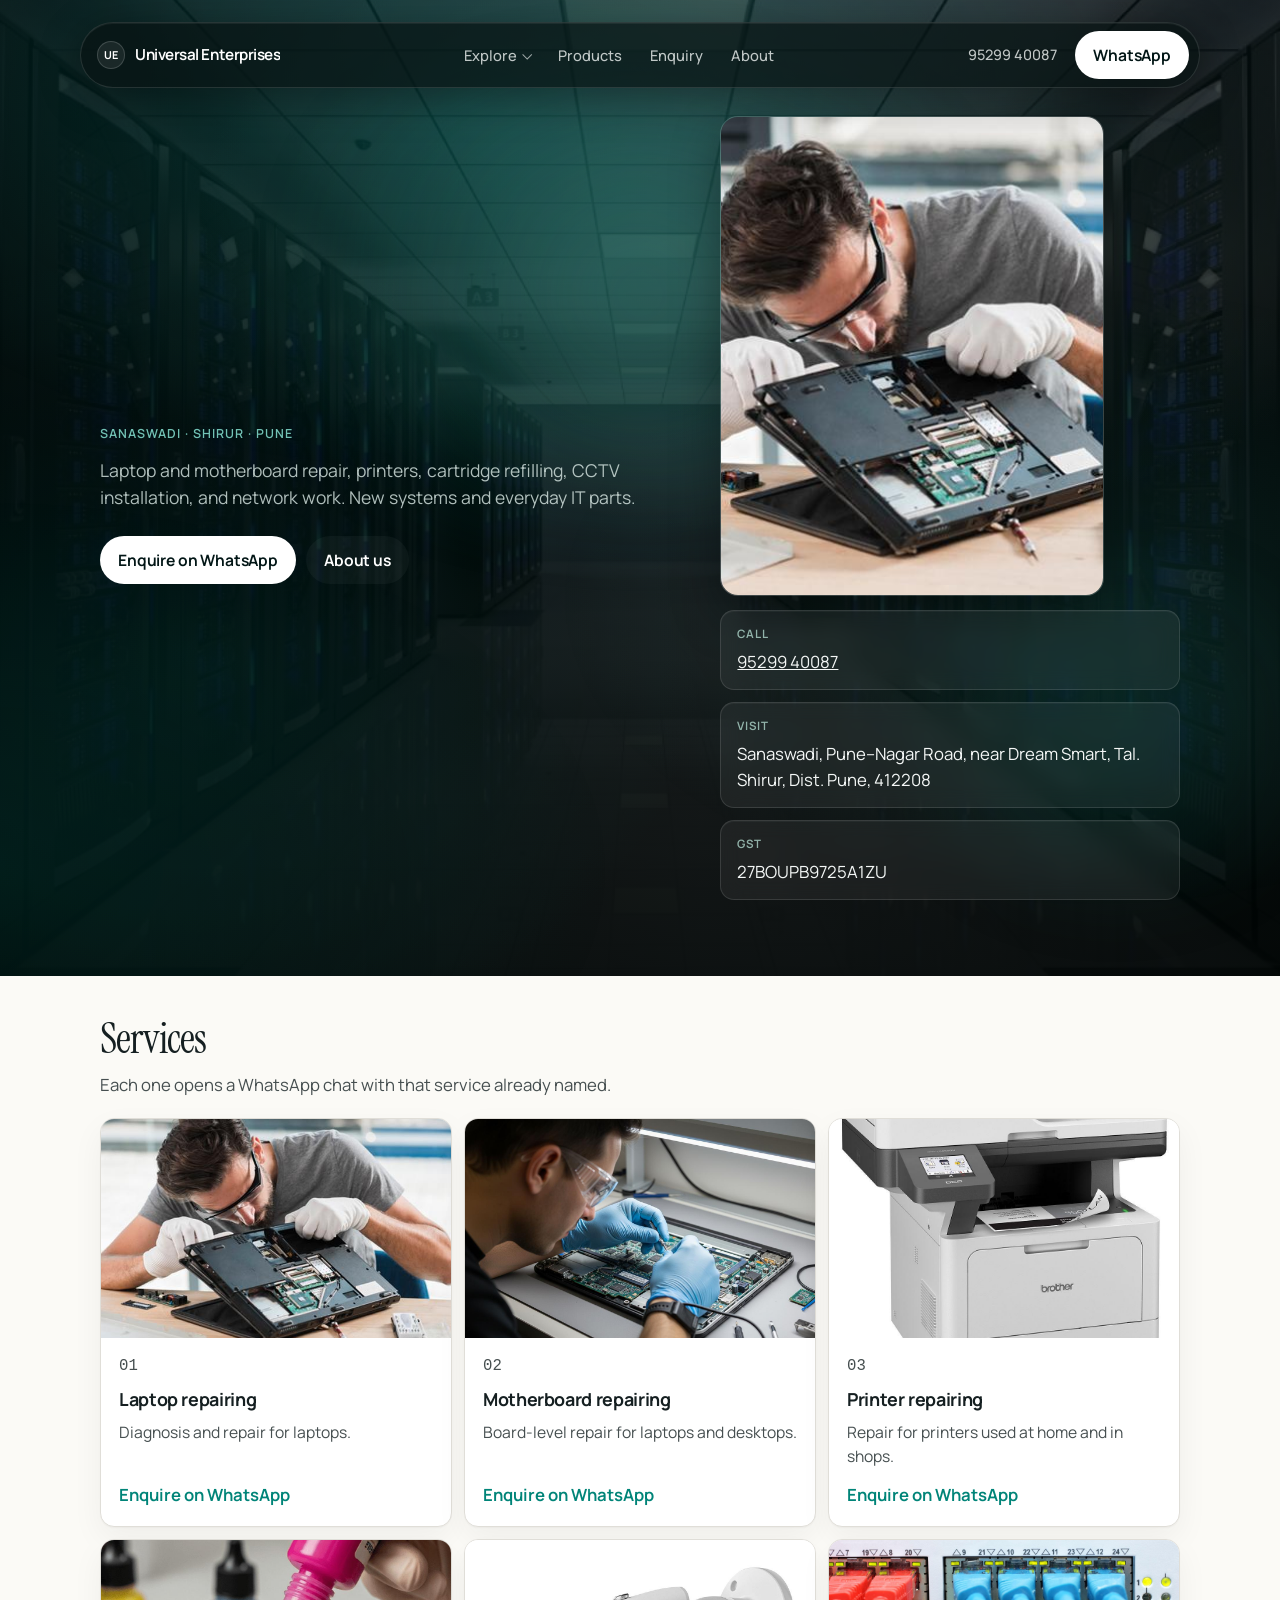
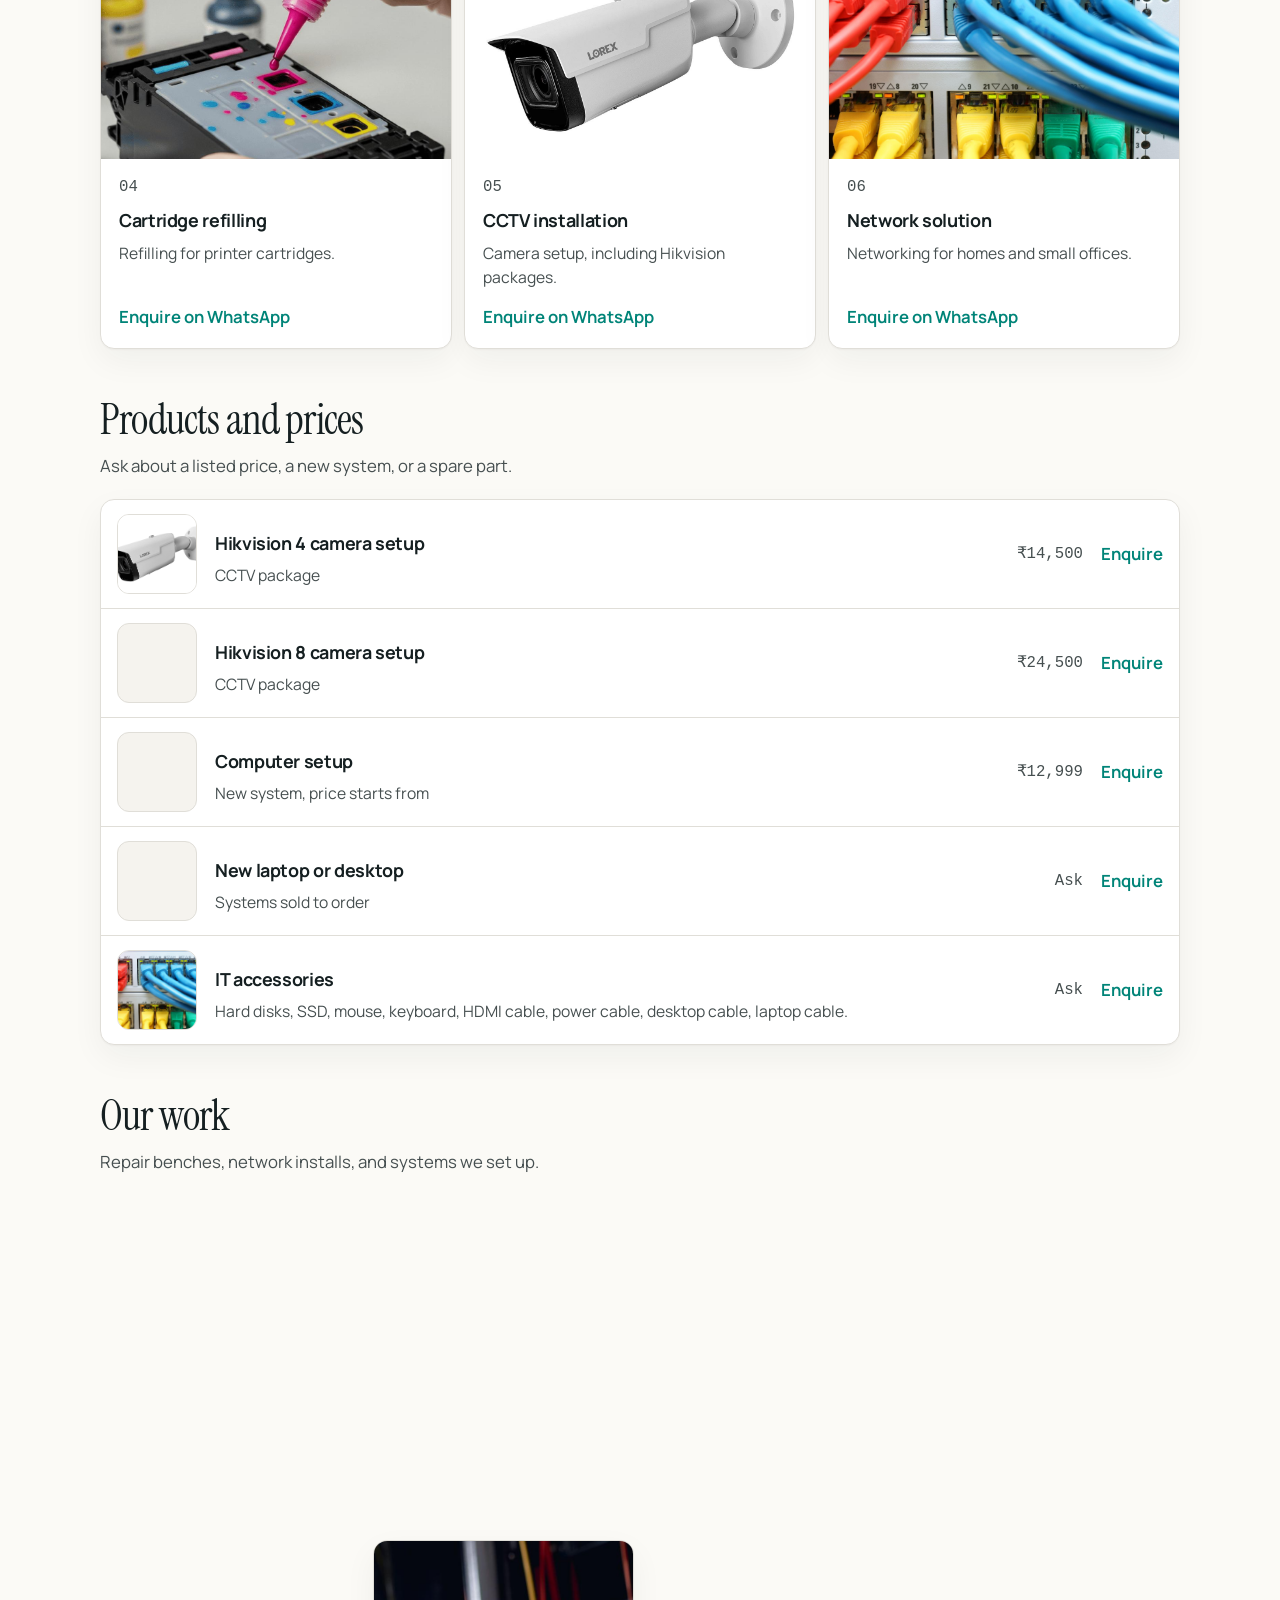
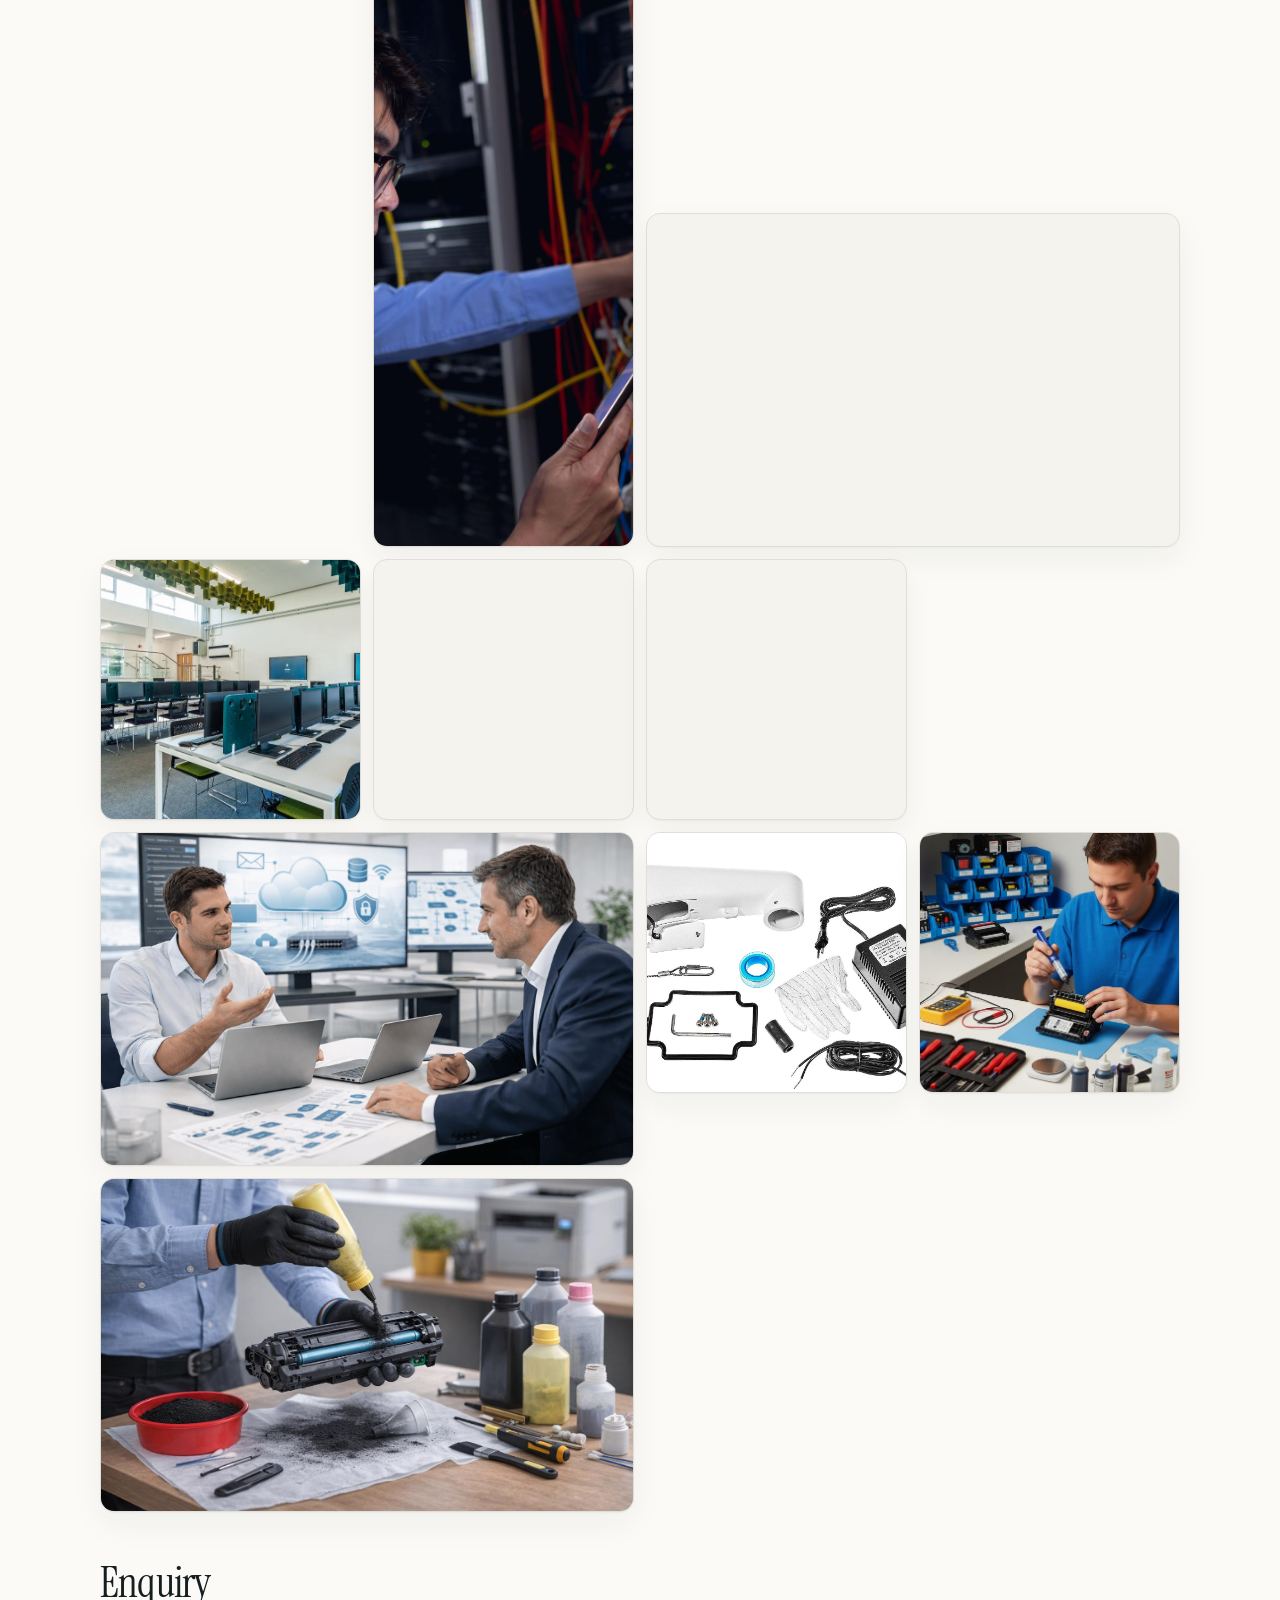
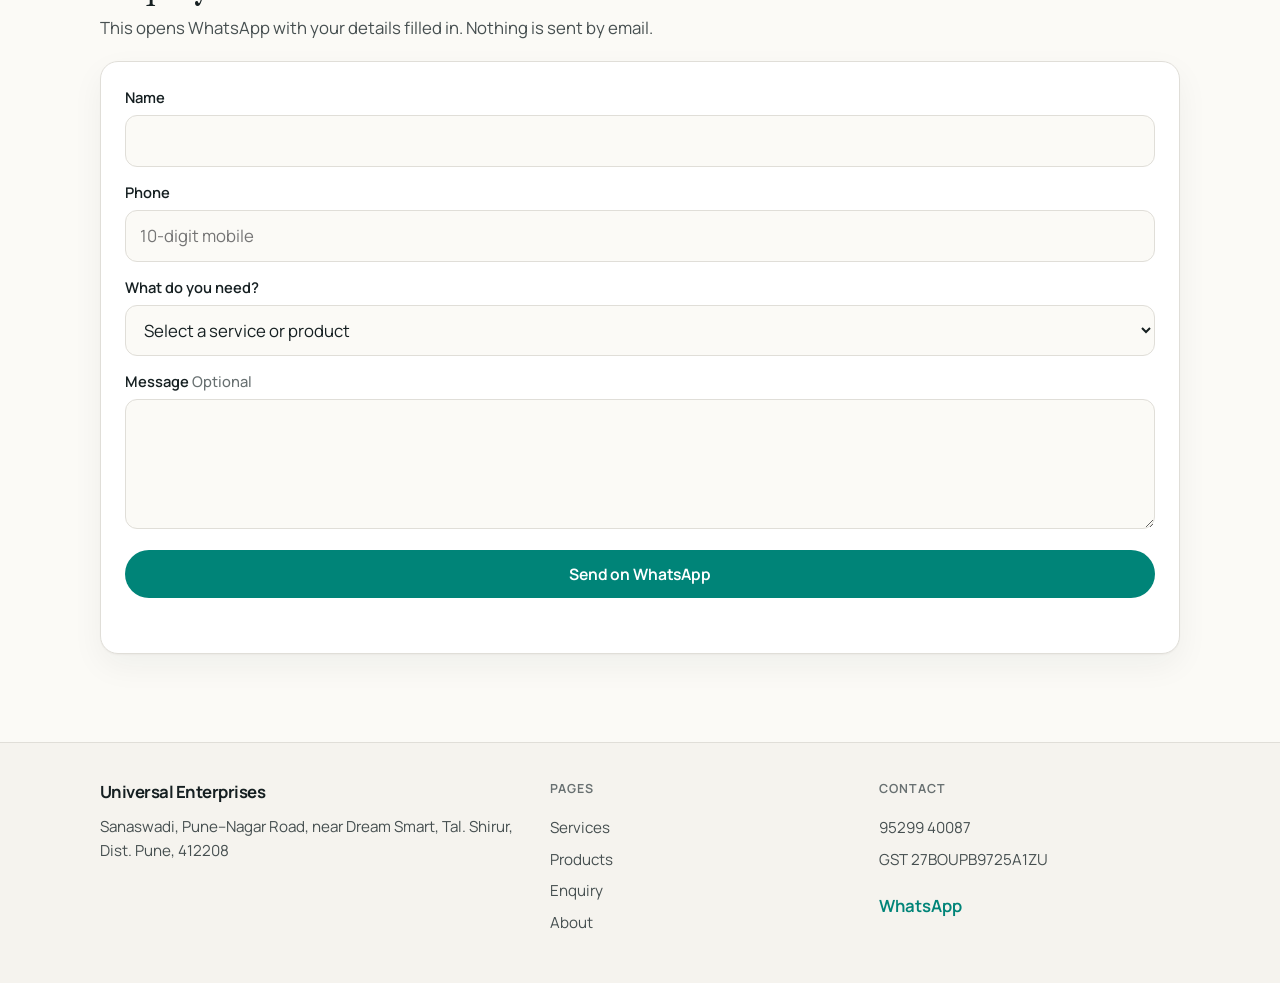
==== main/index.html @ b9d1394f "Remove redundant heading from index.html and adjust CSS styles for the hero section to improve layou" ====
<!DOCTYPE html>
<html lang="en">
<head>
  <meta charset="utf-8" />
  <meta name="viewport" content="width=device-width, initial-scale=1" />
  <title>Universal Enterprises — IT repair and sales, Sanaswadi</title>
  <meta name="description" content="Laptop, motherboard, printer and CCTV work in Sanaswadi, Shirur, Pune. Enquire on WhatsApp." />
  <link rel="preconnect" href="https://fonts.googleapis.com" />
  <link rel="preconnect" href="https://fonts.gstatic.com" crossorigin />
  <link href="https://fonts.googleapis.com/css2?family=Instrument+Serif:ital@0;1&family=Manrope:wght@400;500;600;700;800&display=swap" rel="stylesheet" />
  <link rel="stylesheet" href="styles.css" />
  <link rel="icon" href="data:image/svg+xml,%3Csvg xmlns='http://www.w3.org/2000/svg' viewBox='0 0 32 32'%3E%3Crect width='32' height='32' rx='8' fill='%23008478'/%3E%3Ctext x='16' y='21' text-anchor='middle' font-size='13' fill='%23fbfaf6' font-family='sans-serif' font-weight='700'%3EUE%3C/text%3E%3C/svg%3E" />
</head>
<body>
  <a class="skip" href="#enquiry">Skip to enquiry</a>

  <header class="site-header">
    <div class="nav-pill">
      <a class="brand" href="index.html">
        <span class="brand-mark" aria-hidden="true">UE</span>
        <span class="brand-name">Universal Enterprises</span>
      </a>

      <nav class="nav" id="primary-nav" aria-label="Primary">
        <div class="nav-item has-menu">
          <button type="button" class="nav-trigger" aria-expanded="false" aria-controls="explore-menu">
            Explore
            <span class="nav-chevron" aria-hidden="true"></span>
          </button>
          <div class="nav-menu" id="explore-menu" hidden>
            <a href="#services">Services</a>
            <a href="#products">Products</a>
            <a href="#work">Our work</a>
          </div>
        </div>
        <a href="#products">Products</a>
        <a href="#enquiry">Enquiry</a>
        <a href="about.html">About</a>
      </nav>

      <div class="header-actions">
        <a class="header-phone" href="tel:+919529940087">95299 40087</a>
        <button type="button" class="btn btn-nav" data-wa="general">WhatsApp</button>
      </div>

      <button type="button" class="nav-toggle" aria-expanded="false" aria-controls="mobile-nav" aria-label="Open menu">
        <span></span><span></span>
      </button>
    </div>

    <div class="mobile-nav" id="mobile-nav" hidden>
      <a href="#services">Services</a>
      <a href="#products">Products</a>
      <a href="#enquiry">Enquiry</a>
      <a href="about.html">About</a>
      <a href="tel:+919529940087">95299 40087</a>
      <button type="button" class="btn btn-nav" data-wa="general">WhatsApp</button>
    </div>
  </header>

  <div class="stage page-shell">
    <div class="stage-bg" aria-hidden="true">
      <img class="stage-photo" src="img/img1.jpg" alt="" width="1600" height="900" decoding="async" />
      <div class="stage-photo-overlay"></div>
      <div class="stage-ambience"></div>
      <div class="stage-ambience stage-ambience-alt"></div>
      <div class="stage-glow stage-glow-main"></div>
      <div class="stage-glow stage-glow-side"></div>
    </div>

    <section class="hero" id="top">
      <div class="hero-copy">
        <p class="eyebrow">Sanaswadi · Shirur · Pune</p>
        <p class="lede">Laptop and motherboard repair, printers, cartridge refilling, CCTV installation, and network work. New systems and everyday IT parts.</p>
        <div class="hero-actions">
          <a class="btn btn-light" href="#enquiry">Enquire on WhatsApp</a>
          <a class="btn btn-ghost-light" href="about.html">About us</a>
        </div>
      </div>
      <div class="hero-visual">
        <figure class="hero-frame">
          <img class="media-cover" src="img/img13.jpg" alt="Technician repairing a laptop on the workbench" width="800" height="1000" decoding="async" />
        </figure>
        <dl class="facts">
          <div>
            <dt>Call</dt>
            <dd><a href="tel:+919529940087">95299 40087</a></dd>
          </div>
          <div>
            <dt>Visit</dt>
            <dd>Sanaswadi, Pune–Nagar Road, near Dream Smart, Tal. Shirur, Dist. Pune, 412208</dd>
          </div>
          <div>
            <dt>GST</dt>
            <dd>27BOUPB9725A1ZU</dd>
          </div>
        </dl>
      </div>
    </section>
  </div>

  <main class="page-shell">
    <section class="block" id="services" aria-labelledby="services-title">
      <div class="block-head">
        <h2 id="services-title">Services</h2>
        <p>Each one opens a WhatsApp chat with that service already named.</p>
      </div>
      <ul class="cards">
        <li>
          <article class="card">
            <div class="card-media">
              <img class="media-cover" src="img/img13.jpg" alt="Laptop being repaired on a workbench" width="640" height="400" loading="lazy" decoding="async" />
            </div>
            <div class="card-body">
              <p class="index">01</p>
              <h3>Laptop repairing</h3>
              <p>Diagnosis and repair for laptops.</p>
              <button type="button" class="text-link" data-interest="Laptop repairing">Enquire on WhatsApp</button>
            </div>
          </article>
        </li>
        <li>
          <article class="card">
            <div class="card-media">
              <img class="media-cover" src="img/img16.jpg" alt="Board-level motherboard repair" width="640" height="400" loading="lazy" decoding="async" />
            </div>
            <div class="card-body">
              <p class="index">02</p>
              <h3>Motherboard repairing</h3>
              <p>Board-level repair for laptops and desktops.</p>
              <button type="button" class="text-link" data-interest="Motherboard repairing">Enquire on WhatsApp</button>
            </div>
          </article>
        </li>
        <li>
          <article class="card">
            <div class="card-media">
              <img class="media-cover" src="img/img23.jpg" alt="Office printer ready for service" width="640" height="400" loading="lazy" decoding="async" />
            </div>
            <div class="card-body">
              <p class="index">03</p>
              <h3>Printer repairing</h3>
              <p>Repair for printers used at home and in shops.</p>
              <button type="button" class="text-link" data-interest="Printer repairing">Enquire on WhatsApp</button>
            </div>
          </article>
        </li>
        <li>
          <article class="card">
            <div class="card-media">
              <img class="media-cover" src="img/img28.jpg" alt="Technician refilling a printer ink cartridge" width="640" height="400" loading="lazy" decoding="async" />
            </div>
            <div class="card-body">
              <p class="index">04</p>
              <h3>Cartridge refilling</h3>
              <p>Refilling for printer cartridges.</p>
              <button type="button" class="text-link" data-interest="Cartridge refilling">Enquire on WhatsApp</button>
            </div>
          </article>
        </li>
        <li>
          <article class="card">
            <div class="card-media">
              <img class="media-cover" src="img/img25.jpg" alt="CCTV security camera ready for installation" width="640" height="400" loading="lazy" decoding="async" />
            </div>
            <div class="card-body">
              <p class="index">05</p>
              <h3>CCTV installation</h3>
              <p>Camera setup, including Hikvision packages.</p>
              <button type="button" class="text-link" data-interest="CCTV installation">Enquire on WhatsApp</button>
            </div>
          </article>
        </li>
        <li>
          <article class="card">
            <div class="card-media">
              <img class="media-cover" src="img/img7.jpg" alt="Network cabling and switch rack" width="640" height="400" loading="lazy" decoding="async" />
            </div>
            <div class="card-body">
              <p class="index">06</p>
              <h3>Network solution</h3>
              <p>Networking for homes and small offices.</p>
              <button type="button" class="text-link" data-interest="Network solution">Enquire on WhatsApp</button>
            </div>
          </article>
        </li>
      </ul>
    </section>

    <section class="block" id="products" aria-labelledby="products-title">
      <div class="block-head">
        <h2 id="products-title">Products and prices</h2>
        <p>Ask about a listed price, a new system, or a spare part.</p>
      </div>
      <ul class="products">
        <li>
          <div class="product-thumb">
            <img class="media-cover" src="img/img25.jpg" alt="CCTV camera for 4 camera package" width="160" height="160" loading="lazy" decoding="async" />
          </div>
          <div>
            <h3>Hikvision 4 camera setup</h3>
            <p>CCTV package</p>
          </div>
          <p class="price">₹14,500</p>
          <button type="button" class="text-link" data-interest="Hikvision 4 camera setup — ₹14,500">Enquire</button>
        </li>
        <li>
          <div class="product-thumb">
            <img class="media-cover" src="img/img26.jpg" alt="CCTV accessories for 8 camera package" width="160" height="160" loading="lazy" decoding="async" />
          </div>
          <div>
            <h3>Hikvision 8 camera setup</h3>
            <p>CCTV package</p>
          </div>
          <p class="price">₹24,500</p>
          <button type="button" class="text-link" data-interest="Hikvision 8 camera setup — ₹24,500">Enquire</button>
        </li>
        <li>
          <div class="product-thumb">
            <img class="media-cover" src="img/img4.jpg" alt="Desktop computer workstation setup" width="160" height="160" loading="lazy" decoding="async" />
          </div>
          <div>
            <h3>Computer setup</h3>
            <p>New system, price starts from</p>
          </div>
          <p class="price">₹12,999</p>
          <button type="button" class="text-link" data-interest="Computer setup from ₹12,999">Enquire</button>
        </li>
        <li>
          <div class="product-thumb">
            <img class="media-cover" src="img/img5.jpg" alt="Laptop and desktop systems on a desk" width="160" height="160" loading="lazy" decoding="async" />
          </div>
          <div>
            <h3>New laptop or desktop</h3>
            <p>Systems sold to order</p>
          </div>
          <p class="price price-note">Ask</p>
          <button type="button" class="text-link" data-interest="New laptop or desktop">Enquire</button>
        </li>
        <li>
          <div class="product-thumb">
            <img class="media-cover" src="img/img7.jpg" alt="Network cables and IT accessories" width="160" height="160" loading="lazy" decoding="async" />
          </div>
          <div>
            <h3>IT accessories</h3>
            <p>Hard disks, SSD, mouse, keyboard, HDMI cable, power cable, desktop cable, laptop cable.</p>
          </div>
          <p class="price price-note">Ask</p>
          <button type="button" class="text-link" data-interest="IT accessories">Enquire</button>
        </li>
      </ul>
    </section>

    <section class="block" id="work" aria-labelledby="work-title">
      <div class="block-head">
        <h2 id="work-title">Our work</h2>
        <p>Repair benches, network installs, and systems we set up.</p>
      </div>
      <div class="gallery">
        <figure class="gallery-item gallery-wide">
          <img class="media-cover" src="img/img14.jpg" alt="Desktop PC repair on the workbench" width="800" height="500" loading="lazy" decoding="async" />
        </figure>
        <figure class="gallery-item">
          <img class="media-cover" src="img/img15.jpg" alt="Technician assembling a desktop computer" width="640" height="640" loading="lazy" decoding="async" />
        </figure>
        <figure class="gallery-item">
          <img class="media-cover" src="img/img17.jpg" alt="Cable work inside a PC tower" width="640" height="640" loading="lazy" decoding="async" />
        </figure>
        <figure class="gallery-item">
          <img class="media-cover" src="img/img2.jpg" alt="Network technician working on a rack" width="640" height="640" loading="lazy" decoding="async" />
        </figure>
        <figure class="gallery-item gallery-tall">
          <img class="media-cover" src="img/img3.jpg" alt="Structured cabling in a server room" width="640" height="800" loading="lazy" decoding="async" />
        </figure>
        <figure class="gallery-item">
          <img class="media-cover" src="img/img6.jpg" alt="Patch panel and network switches" width="640" height="640" loading="lazy" decoding="async" />
        </figure>
        <figure class="gallery-item gallery-wide">
          <img class="media-cover" src="img/9.jpg" alt="Computer training lab with workstations" width="800" height="500" loading="lazy" decoding="async" />
        </figure>
        <figure class="gallery-item">
          <img class="media-cover" src="img/imh10.jpg" alt="Modern computer lab desks and monitors" width="640" height="640" loading="lazy" decoding="async" />
        </figure>
        <figure class="gallery-item">
          <img class="media-cover" src="img/img11.jpg" alt="Rows of desktop computers in a lab" width="640" height="640" loading="lazy" decoding="async" />
        </figure>
        <figure class="gallery-item">
          <img class="media-cover" src="img/img12.jpg" alt="IT training session in a classroom" width="640" height="640" loading="lazy" decoding="async" />
        </figure>
        <figure class="gallery-item gallery-wide">
          <img class="media-cover" src="img/img18.jpg" alt="IT consultation with network diagrams" width="800" height="500" loading="lazy" decoding="async" />
        </figure>
        <figure class="gallery-item">
          <img class="media-cover" src="img/img27.jpg" alt="CCTV camera mount and install kit" width="640" height="640" loading="lazy" decoding="async" />
        </figure>
        <figure class="gallery-item">
          <img class="media-cover" src="img/img30.jpg" alt="Technician refilling a toner cartridge" width="640" height="640" loading="lazy" decoding="async" />
        </figure>
        <figure class="gallery-item gallery-wide">
          <img class="media-cover" src="img/img39.jpg" alt="Laser toner cartridge being refilled" width="800" height="500" loading="lazy" decoding="async" />
        </figure>
      </div>
    </section>

    <section class="block enquiry-wrap" id="enquiry" aria-labelledby="enquiry-title">
      <div class="block-head">
        <h2 id="enquiry-title">Enquiry</h2>
        <p>This opens WhatsApp with your details filled in. Nothing is sent by email.</p>
      </div>
      <form id="enquiry-form" class="enquiry-form" novalidate>
        <div class="field">
          <label for="name">Name</label>
          <input id="name" name="name" type="text" autocomplete="name" required />
          <p class="error" id="name-error" hidden></p>
        </div>
        <div class="field">
          <label for="phone">Phone</label>
          <input id="phone" name="phone" type="tel" inputmode="tel" autocomplete="tel" placeholder="10-digit mobile" required />
          <p class="error" id="phone-error" hidden></p>
        </div>
        <div class="field">
          <label for="interest">What do you need?</label>
          <select id="interest" name="interest" required>
            <option value="">Select a service or product</option>
            <optgroup label="Services">
              <option>Laptop repairing</option>
              <option>Motherboard repairing</option>
              <option>Printer repairing</option>
              <option>Cartridge refilling</option>
              <option>CCTV installation</option>
              <option>Network solution</option>
            </optgroup>
            <optgroup label="Products">
              <option>Hikvision 4 camera setup — ₹14,500</option>
              <option>Hikvision 8 camera setup — ₹24,500</option>
              <option>Computer setup from ₹12,999</option>
              <option>New laptop or desktop</option>
              <option>IT accessories</option>
            </optgroup>
          </select>
          <p class="error" id="interest-error" hidden></p>
        </div>
        <div class="field">
          <label for="message">Message <span class="optional">Optional</span></label>
          <textarea id="message" name="message" rows="4"></textarea>
        </div>
        <button type="submit" class="btn btn-wa btn-block">Send on WhatsApp</button>
        <p class="form-note" id="form-status" role="status"></p>
      </form>
    </section>
  </main>

  <footer class="site-footer page-shell">
    <div class="footer-inner">
      <div class="footer-brand">
        <a class="wordmark" href="index.html">Universal Enterprises</a>
        <p>Sanaswadi, Pune–Nagar Road, near Dream Smart, Tal. Shirur, Dist. Pune, 412208</p>
      </div>
      <div class="footer-col">
        <h3>Pages</h3>
        <a href="#services">Services</a>
        <a href="#products">Products</a>
        <a href="#enquiry">Enquiry</a>
        <a href="about.html">About</a>
      </div>
      <div class="footer-col">
        <h3>Contact</h3>
        <a href="tel:+919529940087">95299 40087</a>
        <p>GST 27BOUPB9725A1ZU</p>
        <button type="button" class="text-link" data-wa="general">WhatsApp</button>
      </div>
    </div>
  </footer>

  <button type="button" class="float-wa" data-wa="general">WhatsApp</button>

  <script src="script.js"></script>
</body>
</html>
---- main/styles.css ----
:root {
  --paper: #fbfaf6;
  --paper-raised: #ffffff;
  --paper-sunken: #f5f3ee;
  --ink: #151f21;
  --ink-soft: #464f50;
  --ink-faint: #687071;
  --line: #e0ded8;
  --plume: #008478;
  --plume-press: #006d64;
  --plume-300: #72c2b5;
  --plume-soft: #e3f7f2;
  --night: #021616;
  --night-soft: #0a2423;
  --danger: #c92f33;
  --radius: 14px;
  --radius-pill: 999px;
  --shadow: 0 1px 2px rgba(21, 31, 33, 0.04), 0 12px 32px rgba(21, 31, 33, 0.05);
  --font-sans: "Manrope", ui-sans-serif, system-ui, sans-serif;
  --font-display: "Instrument Serif", ui-serif, Georgia, serif;
  --font-mono: ui-monospace, SFMono-Regular, Menlo, Consolas, monospace;
  --max: 1080px;
  --ease: cubic-bezier(0.22, 1, 0.36, 1);
  --ease-out: cubic-bezier(0.16, 1, 0.3, 1);
  --motion-fast: 180ms;
  --motion-menu: 220ms;
  --motion-page: 320ms;
  --motion-reveal: 480ms;
  --nav-offset: 92px;
}

* { box-sizing: border-box; }

@view-transition {
  navigation: auto;
}

::view-transition-old(root) {
  animation: page-out var(--motion-page) var(--ease) both;
}

::view-transition-new(root) {
  animation: page-in var(--motion-page) var(--ease-out) both;
}

::view-transition-group(site-nav) {
  animation: none;
}

::view-transition-old(site-nav),
::view-transition-new(site-nav) {
  animation: none;
  mix-blend-mode: normal;
}

@keyframes page-out {
  to { opacity: 0; }
}

@keyframes page-in {
  from {
    opacity: 0;
    transform: translateY(8px);
  }
}

/* JS fallback for page changes (works on file:// too). Navbar stays put. */
.page-shell {
  transition:
    opacity var(--motion-page) var(--ease),
    transform var(--motion-page) var(--ease-out);
  will-change: opacity, transform;
}

html.js:not(.is-page-ready) .page-shell {
  opacity: 0;
  transform: translateY(10px);
}

html.js.is-page-ready .page-shell {
  opacity: 1;
  transform: translateY(0);
}

html.js.is-page-leaving .page-shell {
  opacity: 0;
  transform: translateY(-8px);
  pointer-events: none;
}

html {
  scroll-behavior: smooth;
  background: var(--paper);
}

body {
  margin: 0;
  background: var(--paper);
  color: var(--ink);
  font-family: var(--font-sans);
  font-size: 1.05rem;
  line-height: 1.55;
  -webkit-font-smoothing: antialiased;
}

a { color: inherit; }

img {
  max-width: 100%;
  display: block;
}

.media-cover {
  width: 100%;
  height: 100%;
  object-fit: cover;
  object-position: center;
}

.skip {
  position: absolute;
  left: 12px;
  top: -48px;
  background: var(--paper-raised);
  border: 1px solid var(--line);
  border-radius: 8px;
  padding: 8px 12px;
  z-index: 110;
}

.skip:focus { top: 12px; }

/* Dark hero stage with vertical panels */
.stage {
  position: relative;
  isolation: isolate;
  min-height: 100vh;
  min-height: 100dvh;
  padding: calc(var(--nav-offset) + 12px) 16px 48px;
  color: #f4f7f6;
  overflow: hidden;
  background: #020908;
  display: flex;
  flex-direction: column;
  justify-content: center;
}

.stage-compact {
  min-height: auto;
  padding-bottom: 56px;
  justify-content: flex-start;
}

.stage-bg {
  position: absolute;
  inset: 0;
  z-index: 0;
  pointer-events: none;
  overflow: hidden;
  background: linear-gradient(180deg, #031110 0%, #020908 45%, #010605 100%);
}

.stage-photo {
  position: absolute;
  inset: 0;
  width: 100%;
  height: 100%;
  object-fit: cover;
  object-position: center;
  transform: scale(1.04);
  filter: saturate(0.85) brightness(0.55);
}

.stage-photo-overlay {
  position: absolute;
  inset: 0;
  background:
    linear-gradient(180deg, rgba(2, 16, 16, 0.55) 0%, rgba(2, 9, 8, 0.72) 42%, rgba(1, 6, 5, 0.9) 100%),
    linear-gradient(90deg, rgba(2, 16, 16, 0.55) 0%, transparent 55%);
}

.stage-ambience {
  position: absolute;
  inset: -20% -30%;
  background:
    radial-gradient(ellipse 55% 45% at 42% 22%, rgba(0, 132, 120, 0.3), transparent 60%),
    radial-gradient(ellipse 40% 35% at 72% 58%, rgba(54, 159, 146, 0.16), transparent 65%),
    radial-gradient(ellipse 45% 40% at 18% 78%, rgba(0, 90, 80, 0.2), transparent 68%);
  animation: ambience-drift 28s ease-in-out infinite alternate;
  will-change: transform, opacity;
}

.stage-ambience-alt {
  opacity: 0.55;
  mix-blend-mode: screen;
  background:
    radial-gradient(ellipse 48% 38% at 58% 30%, rgba(114, 194, 181, 0.18), transparent 62%),
    radial-gradient(ellipse 36% 42% at 28% 62%, rgba(0, 109, 100, 0.22), transparent 70%);
  animation: ambience-drift-alt 36s ease-in-out infinite alternate;
  animation-delay: -11s;
}

.stage-glow {
  position: absolute;
  border-radius: 50%;
  filter: blur(48px);
  opacity: 0.82;
  will-change: transform, opacity;
}

.stage-glow-main {
  left: 50%;
  top: 8%;
  width: min(920px, 90vw);
  height: 48vh;
  margin-left: calc(min(920px, 90vw) / -2);
  background: radial-gradient(circle, rgba(54, 159, 146, 0.44), rgba(0, 132, 120, 0.12) 48%, transparent 70%);
  animation: glow-main 22s ease-in-out infinite;
}

.stage-glow-side {
  right: -8%;
  bottom: 8%;
  width: 42vw;
  height: 36vh;
  background: radial-gradient(circle, rgba(0, 109, 100, 0.26), transparent 68%);
  animation: glow-side 26s ease-in-out infinite;
  animation-delay: -8s;
}

.stage-glow-drift {
  left: 8%;
  top: 36%;
  width: min(420px, 48vw);
  height: min(420px, 48vw);
  background: radial-gradient(circle, rgba(0, 132, 120, 0.22), transparent 70%);
  filter: blur(56px);
  animation: glow-drift 32s ease-in-out infinite;
  animation-delay: -14s;
}

.stage-panels {
  position: absolute;
  inset: -8% 0 -14%;
  display: flex;
  justify-content: center;
  gap: clamp(2px, 0.35vw, 5px);
  padding: 0 clamp(4px, 1.2vw, 18px);
  transform: perspective(1200px) rotateX(8deg);
  transform-origin: center top;
  animation: panels-parallax 40s ease-in-out infinite alternate;
  will-change: transform;
}

.stage-panels span {
  flex: 1 1 0;
  max-width: 78px;
  min-width: 18px;
  border-radius: 10px 10px 4px 4px;
  border: 1px solid rgba(164, 223, 211, 0.08);
  background:
    linear-gradient(180deg, rgba(195, 240, 227, 0.16), transparent 18%),
    linear-gradient(180deg, rgba(8, 36, 34, 0.15), rgba(2, 16, 16, 0.72) 42%, rgba(0, 70, 64, 0.22) 100%);
  box-shadow:
    inset 1px 0 0 rgba(195, 240, 227, 0.08),
    inset -1px 0 0 rgba(0, 0, 0, 0.35),
    0 0 24px rgba(0, 132, 120, 0.05);
  opacity: 0.72;
  transform: translate3d(0, 0, 0);
  animation: panel-float-a 18s ease-in-out infinite;
  will-change: transform, opacity, filter;
}

.stage-panels span:nth-child(odd) {
  opacity: 0.5;
  animation-name: panel-float-b;
  animation-duration: 22s;
  animation-delay: -4s;
}

.stage-panels span:nth-child(3n) {
  opacity: 0.84;
  animation-name: panel-float-c;
  animation-duration: 26s;
  animation-delay: -7s;
}

.stage-panels span:nth-child(4n) {
  opacity: 0.38;
  background:
    linear-gradient(180deg, rgba(195, 240, 227, 0.08), transparent 22%),
    linear-gradient(180deg, rgba(2, 12, 12, 0.4), rgba(1, 8, 8, 0.88) 55%, rgba(0, 50, 46, 0.2));
  animation-name: panel-float-b;
  animation-duration: 20s;
  animation-delay: -12s;
}

.stage-panels span:nth-child(5n) {
  max-width: 64px;
  animation-name: panel-float-a;
  animation-duration: 24s;
  animation-delay: -2s;
}

.stage-panels span:nth-child(7),
.stage-panels span:nth-child(10),
.stage-panels span:nth-child(12) {
  box-shadow:
    inset 1px 0 0 rgba(195, 240, 227, 0.18),
    inset -1px 0 0 rgba(0, 0, 0, 0.4),
    0 0 30px rgba(0, 132, 120, 0.12);
  opacity: 0.92;
  animation-name: panel-float-glow;
  animation-duration: 21s;
  animation-delay: -9s;
}

.stage-panels span:nth-child(2),
.stage-panels span:nth-child(8),
.stage-panels span:nth-child(15) {
  animation-duration: 29s;
  animation-delay: -16s;
}

.stage-panels span:nth-child(6),
.stage-panels span:nth-child(11),
.stage-panels span:nth-child(17) {
  animation-name: panel-float-c;
  animation-duration: 17s;
  animation-delay: -5s;
}

@keyframes ambience-drift {
  0% {
    transform: translate3d(-2.5%, 1.2%, 0) scale(1);
    opacity: 0.85;
  }
  100% {
    transform: translate3d(3%, -1.8%, 0) scale(1.04);
    opacity: 1;
  }
}

@keyframes ambience-drift-alt {
  0% {
    transform: translate3d(2%, -1%, 0) scale(1.02);
    opacity: 0.4;
  }
  100% {
    transform: translate3d(-3.5%, 2%, 0) scale(1.06);
    opacity: 0.7;
  }
}

@keyframes glow-main {
  0%, 100% {
    transform: translate3d(0, 0, 0) scale(1);
    opacity: 0.7;
  }
  35% {
    transform: translate3d(4%, 2%, 0) scale(1.05);
    opacity: 0.95;
  }
  70% {
    transform: translate3d(-3%, 1%, 0) scale(0.98);
    opacity: 0.78;
  }
}

@keyframes glow-side {
  0%, 100% {
    transform: translate3d(0, 0, 0) scale(1);
    opacity: 0.55;
  }
  50% {
    transform: translate3d(-6%, -4%, 0) scale(1.08);
    opacity: 0.85;
  }
}

@keyframes glow-drift {
  0%, 100% {
    transform: translate3d(0, 0, 0) scale(1);
    opacity: 0.35;
  }
  40% {
    transform: translate3d(18%, -8%, 0) scale(1.12);
    opacity: 0.65;
  }
  75% {
    transform: translate3d(8%, 10%, 0) scale(0.94);
    opacity: 0.45;
  }
}

@keyframes panels-parallax {
  0% { transform: perspective(1200px) rotateX(8deg) translate3d(0, 0, 0); }
  100% { transform: perspective(1200px) rotateX(8deg) translate3d(0, -2.2%, 0); }
}

@keyframes panel-float-a {
  0%, 100% {
    transform: translate3d(0, 0, 0);
    filter: brightness(0.96);
    opacity: 0.68;
  }
  50% {
    transform: translate3d(0, -3.2%, 0);
    filter: brightness(1.08);
    opacity: 0.82;
  }
}

@keyframes panel-float-b {
  0%, 100% {
    transform: translate3d(0, 0, 0);
    filter: brightness(0.94);
  }
  50% {
    transform: translate3d(0, 2.8%, 0);
    filter: brightness(1.05);
  }
}

@keyframes panel-float-c {
  0%, 100% {
    transform: translate3d(0, 0.6%, 0);
    filter: brightness(0.97);
  }
  50% {
    transform: translate3d(0, -4%, 0);
    filter: brightness(1.1);
  }
}

@keyframes panel-float-glow {
  0%, 100% {
    transform: translate3d(0, 0, 0);
    filter: brightness(1);
    box-shadow:
      inset 1px 0 0 rgba(195, 240, 227, 0.14),
      inset -1px 0 0 rgba(0, 0, 0, 0.4),
      0 0 24px rgba(0, 132, 120, 0.08);
  }
  50% {
    transform: translate3d(0, -2.6%, 0);
    filter: brightness(1.12);
    box-shadow:
      inset 1px 0 0 rgba(195, 240, 227, 0.28),
      inset -1px 0 0 rgba(0, 0, 0, 0.4),
      0 0 36px rgba(0, 132, 120, 0.2);
  }
}

.stage > :not(.stage-bg) {
  position: relative;
  z-index: 1;
}

.site-header {
  position: fixed;
  top: 0;
  left: 0;
  right: 0;
  z-index: 100;
  width: min(1120px, calc(100% - 32px));
  margin: 0 auto;
  padding-top: 16px;
  pointer-events: none;
  view-transition-name: site-nav;
}

.site-header .nav-pill,
.site-header .mobile-nav {
  pointer-events: auto;
}

.nav-pill {
  display: flex;
  align-items: center;
  justify-content: space-between;
  gap: 12px;
  width: 100%;
  min-height: 58px;
  padding: 8px 10px 8px 14px;
  border-radius: 999px;
  background: rgba(8, 18, 18, 0.72);
  border: 1px solid rgba(255, 255, 255, 0.12);
  box-shadow:
    0 10px 40px rgba(0, 0, 0, 0.35),
    inset 0 1px 0 rgba(255, 255, 255, 0.06);
  backdrop-filter: blur(18px) saturate(1.2);
  -webkit-backdrop-filter: blur(18px) saturate(1.2);
}

.brand {
  display: inline-flex;
  align-items: center;
  gap: 10px;
  text-decoration: none;
  color: #fff;
  min-width: 0;
}

.brand-mark {
  display: grid;
  place-items: center;
  width: 28px;
  height: 28px;
  border-radius: 50%;
  background: rgba(255, 255, 255, 0.08);
  border: 1px solid rgba(255, 255, 255, 0.16);
  font-size: 0.68rem;
  font-weight: 700;
  letter-spacing: 0.02em;
  flex-shrink: 0;
  transition:
    background var(--motion-fast) var(--ease),
    border-color var(--motion-fast) var(--ease),
    transform var(--motion-fast) var(--ease),
    box-shadow var(--motion-fast) var(--ease);
}

.brand:hover .brand-mark {
  background: rgba(255, 255, 255, 0.14);
  border-color: rgba(255, 255, 255, 0.28);
  transform: scale(1.05);
  box-shadow: 0 0 0 4px rgba(255, 255, 255, 0.06);
}

.brand-name {
  font-weight: 650;
  font-size: 0.95rem;
  letter-spacing: -0.03em;
  white-space: nowrap;
  overflow: hidden;
  text-overflow: ellipsis;
}

.nav {
  display: none;
  align-items: center;
  gap: 4px;
}

.nav > a,
.nav-trigger {
  appearance: none;
  background: none;
  border: 0;
  color: rgba(244, 247, 246, 0.78);
  text-decoration: none;
  font: inherit;
  font-size: 0.92rem;
  font-weight: 500;
  padding: 8px 12px;
  border-radius: 999px;
  cursor: pointer;
  position: relative;
  transition:
    color var(--motion-fast) var(--ease),
    background var(--motion-fast) var(--ease);
}

.nav > a::after,
.nav-trigger::after {
  content: "";
  position: absolute;
  left: 12px;
  right: 12px;
  bottom: 5px;
  height: 1.5px;
  border-radius: 2px;
  background: rgba(195, 240, 227, 0.9);
  transform: scaleX(0);
  transform-origin: left center;
  transition: transform var(--motion-fast) var(--ease);
}

.nav > a:hover,
.nav-trigger:hover,
.nav > a[aria-current="page"],
.nav-item.is-open .nav-trigger {
  color: #fff;
  background: rgba(255, 255, 255, 0.06);
}

.nav > a:hover::after,
.nav > a[aria-current="page"]::after,
.nav-item.is-open .nav-trigger::after {
  transform: scaleX(1);
}

.nav-item {
  position: relative;
}

.nav-trigger {
  display: inline-flex;
  align-items: center;
  gap: 6px;
}

.nav-chevron {
  width: 7px;
  height: 7px;
  border-right: 1.5px solid currentColor;
  border-bottom: 1.5px solid currentColor;
  transform: rotate(45deg) translateY(-1px);
  opacity: 0.8;
  transition: transform var(--motion-fast) var(--ease);
}

.nav-item.is-open .nav-chevron {
  transform: rotate(225deg) translateY(-1px);
}

.nav-menu {
  position: absolute;
  top: calc(100% + 10px);
  left: 0;
  min-width: 180px;
  padding: 8px;
  border-radius: 14px;
  background: rgba(8, 18, 18, 0.92);
  border: 1px solid rgba(255, 255, 255, 0.12);
  box-shadow: 0 16px 40px rgba(0, 0, 0, 0.4);
  backdrop-filter: blur(16px);
  display: grid;
  gap: 2px;
  opacity: 0;
  transform: translateY(-6px);
  pointer-events: none;
  visibility: hidden;
  transition:
    opacity var(--motion-menu) var(--ease),
    transform var(--motion-menu) var(--ease),
    visibility var(--motion-menu) var(--ease);
}

.nav-menu.is-open {
  opacity: 1;
  transform: translateY(0);
  pointer-events: auto;
  visibility: visible;
}

.nav-menu[hidden] { display: none; }

.nav-menu a {
  color: rgba(244, 247, 246, 0.86);
  text-decoration: none;
  padding: 10px 12px;
  border-radius: 10px;
  font-size: 0.92rem;
  transition:
    color var(--motion-fast) var(--ease),
    background var(--motion-fast) var(--ease);
}

.nav-menu a:hover {
  background: rgba(255, 255, 255, 0.08);
  color: #fff;
}

.header-actions {
  display: none;
  align-items: center;
  gap: 8px;
}

.header-phone {
  color: rgba(244, 247, 246, 0.78);
  text-decoration: none;
  font-size: 0.9rem;
  font-weight: 500;
  padding: 8px 10px;
  border-radius: 999px;
  transition:
    color var(--motion-fast) var(--ease),
    background var(--motion-fast) var(--ease);
}

.header-phone:hover {
  color: #fff;
  background: rgba(255, 255, 255, 0.06);
}

.btn-nav {
  background: #fff;
  color: var(--night);
  border-radius: 999px;
  padding: 10px 16px;
  font-weight: 700;
  font-size: 0.9rem;
  transition:
    background var(--motion-fast) var(--ease),
    color var(--motion-fast) var(--ease),
    transform var(--motion-fast) var(--ease),
    box-shadow var(--motion-fast) var(--ease);
}

.btn-nav:hover {
  background: #fff;
  transform: translateY(-1px) scale(1.03);
  box-shadow: 0 10px 24px rgba(0, 0, 0, 0.22);
}

.btn-nav:active {
  transform: scale(0.98);
  box-shadow: 0 4px 12px rgba(0, 0, 0, 0.16);
}

.nav-toggle {
  width: 42px;
  height: 42px;
  border-radius: 999px;
  border: 1px solid rgba(255, 255, 255, 0.14);
  background: rgba(255, 255, 255, 0.04);
  display: inline-flex;
  flex-direction: column;
  align-items: center;
  justify-content: center;
  gap: 5px;
  cursor: pointer;
  flex-shrink: 0;
  transition:
    background var(--motion-fast) var(--ease),
    border-color var(--motion-fast) var(--ease),
    transform var(--motion-fast) var(--ease);
}

.nav-toggle:hover {
  background: rgba(255, 255, 255, 0.08);
  border-color: rgba(255, 255, 255, 0.22);
}

.nav-toggle:active { transform: scale(0.96); }

.nav-toggle span {
  display: block;
  width: 16px;
  height: 1.5px;
  background: #fff;
  border-radius: 2px;
  transition: transform 0.2s ease, opacity 0.2s ease;
}

.nav-toggle[aria-expanded="true"] span:first-child {
  transform: translateY(3.25px) rotate(45deg);
}

.nav-toggle[aria-expanded="true"] span:last-child {
  transform: translateY(-3.25px) rotate(-45deg);
}

.mobile-nav {
  margin-top: 10px;
  padding: 12px;
  border-radius: 22px;
  background: rgba(8, 18, 18, 0.88);
  border: 1px solid rgba(255, 255, 255, 0.12);
  box-shadow: 0 16px 40px rgba(0, 0, 0, 0.35);
  backdrop-filter: blur(18px);
  display: grid;
  gap: 4px;
  opacity: 0;
  transform: translateY(-6px);
  pointer-events: none;
  visibility: hidden;
  transition:
    opacity var(--motion-menu) var(--ease),
    transform var(--motion-menu) var(--ease),
    visibility var(--motion-menu) var(--ease);
}

.mobile-nav.is-open {
  opacity: 1;
  transform: translateY(0);
  pointer-events: auto;
  visibility: visible;
}

.mobile-nav[hidden] { display: none; }

.mobile-nav a,
.mobile-nav .btn {
  color: #fff;
  text-decoration: none;
  padding: 12px 14px;
  border-radius: 14px;
  font-weight: 500;
  text-align: left;
  transition: background var(--motion-fast) var(--ease);
}

.mobile-nav a:hover {
  background: rgba(255, 255, 255, 0.06);
}

.mobile-nav .btn-nav {
  justify-content: center;
  text-align: center;
  margin-top: 6px;
}

.wordmark {
  font-family: var(--font-sans);
  font-weight: 700;
  font-size: 1.05rem;
  letter-spacing: -0.03em;
  text-decoration: none;
  color: var(--ink);
  white-space: nowrap;
}

main {
  width: min(var(--max), calc(100% - 32px));
  margin: 0 auto;
  padding-bottom: 48px;
}

.hero {
  width: min(var(--max), 100%);
  margin: 0 auto;
  padding: 12px 0;
  display: grid;
  gap: 28px;
  align-items: center;
}

.hero-copy { max-width: 40rem; }

.hero-visual {
  display: grid;
  gap: 16px;
}

.hero-frame {
  margin: 0;
  border-radius: calc(var(--radius) + 4px);
  overflow: hidden;
  border: 1px solid rgba(255, 255, 255, 0.16);
  box-shadow:
    0 18px 48px rgba(0, 0, 0, 0.35),
    inset 0 1px 0 rgba(255, 255, 255, 0.08);
  aspect-ratio: 4 / 5;
  max-height: 420px;
  background: rgba(255, 255, 255, 0.04);
}

.hero-frame .media-cover {
  transition: transform 700ms var(--ease);
}

.hero-frame:hover .media-cover {
  transform: scale(1.04);
}

.stage .eyebrow {
  color: var(--plume-300);
}

.stage h1 {
  color: #fff;
  font-family: var(--font-sans);
  font-weight: 700;
  letter-spacing: -0.045em;
}

.stage .lede {
  color: rgba(214, 228, 224, 0.82);
}

.eyebrow {
  margin: 0 0 14px;
  font-size: 0.78rem;
  font-weight: 600;
  letter-spacing: 0.08em;
  text-transform: uppercase;
  color: var(--plume);
}

h1 {
  margin: 0 0 14px;
  font-family: var(--font-display);
  font-weight: 400;
  font-size: clamp(2.4rem, 7vw, 4.2rem);
  line-height: 1.05;
  letter-spacing: -0.03em;
  color: var(--ink);
}

.lede {
  margin: 0 0 24px;
  max-width: 34rem;
  color: var(--ink-soft);
  font-size: 1.1rem;
}

.hero-actions {
  display: flex;
  flex-wrap: wrap;
  gap: 10px;
  margin-bottom: 8px;
}

.btn-light {
  background: #fff;
  color: var(--night);
}

.btn-light:hover {
  background: #fff;
  box-shadow: 0 10px 24px rgba(0, 0, 0, 0.22);
}

.btn-ghost-light {
  background: rgba(255, 255, 255, 0.04);
  color: #fff;
  border: 1px solid rgba(255, 255, 255, 0.28);
}

.btn-ghost-light:hover {
  background: rgba(255, 255, 255, 0.1);
}

.facts {
  margin: 0;
  padding: 0;
  display: grid;
  gap: 12px;
}

.facts div {
  background: rgba(255, 255, 255, 0.06);
  border: 1px solid rgba(255, 255, 255, 0.12);
  border-radius: var(--radius);
  padding: 14px 16px;
  box-shadow: inset 0 1px 0 rgba(255, 255, 255, 0.04);
  backdrop-filter: blur(10px);
  transition:
    transform var(--motion-fast) var(--ease),
    border-color var(--motion-fast) var(--ease),
    background var(--motion-fast) var(--ease),
    box-shadow var(--motion-fast) var(--ease);
}

.facts div:hover {
  transform: translateY(-3px);
  border-color: rgba(195, 240, 227, 0.28);
  background: rgba(255, 255, 255, 0.09);
  box-shadow:
    inset 0 1px 0 rgba(255, 255, 255, 0.06),
    0 14px 28px rgba(0, 0, 0, 0.18);
}

.facts dt {
  margin: 0;
  font-size: 0.72rem;
  font-weight: 650;
  letter-spacing: 0.08em;
  text-transform: uppercase;
  color: rgba(195, 240, 227, 0.7);
}

.facts dd {
  margin: 6px 0 0;
  color: #f4f7f6;
}

.facts a { color: inherit; }

.block {
  padding: 40px 0 8px;
}

.block-head {
  max-width: 36rem;
  margin-bottom: 20px;
}

.block-head h2 {
  margin: 0;
  font-family: var(--font-display);
  font-weight: 400;
  font-size: clamp(1.9rem, 4vw, 2.6rem);
  letter-spacing: -0.02em;
  line-height: 1.15;
}

.block-head p {
  margin: 8px 0 0;
  color: var(--ink-soft);
}

.cards {
  list-style: none;
  margin: 0;
  padding: 0;
  display: grid;
  gap: 12px;
}

.card {
  background: var(--paper-raised);
  border: 1px solid var(--line);
  border-radius: var(--radius);
  padding: 0;
  box-shadow: var(--shadow);
  display: flex;
  flex-direction: column;
  align-items: stretch;
  min-height: 100%;
  overflow: hidden;
  transition:
    transform var(--motion-fast) var(--ease),
    border-color var(--motion-fast) var(--ease),
    box-shadow var(--motion-fast) var(--ease);
}

.card:hover {
  transform: translateY(-4px);
  border-color: color-mix(in srgb, var(--plume) 28%, var(--line));
  box-shadow: 0 14px 34px rgba(21, 31, 33, 0.1);
}

.card-media {
  width: 100%;
  aspect-ratio: 16 / 10;
  overflow: hidden;
  background: var(--paper-sunken);
  flex-shrink: 0;
}

.card-media .media-cover {
  transition: transform 600ms var(--ease);
}

.card:hover .card-media .media-cover {
  transform: scale(1.05);
}

.card-body {
  display: flex;
  flex-direction: column;
  align-items: flex-start;
  flex: 1;
  padding: 16px 18px 18px;
  width: 100%;
  box-sizing: border-box;
}

.card-body .index {
  margin: 0 0 8px;
}

.card-body h3 {
  margin: 0 0 6px;
}

.card-body p {
  margin: 0;
}

.card-body .text-link {
  margin-top: auto;
  padding-top: 14px;
}

.index {
  margin: 0;
  font-family: var(--font-mono);
  font-size: 0.78rem;
  color: var(--plume);
}

.card h3,
.products h3,
.about-list h3 {
  margin: 10px 0 6px;
  font-size: 1.12rem;
  letter-spacing: -0.02em;
  font-weight: 700;
}

.card-body h3,
.about-list-body h3 {
  margin: 0 0 6px;
}

.card p,
.products p,
.about-list p {
  margin: 0;
  color: var(--ink-soft);
  font-size: 0.98rem;
}

.card-body p,
.about-list-body p {
  margin: 0;
}

.products {
  list-style: none;
  margin: 0;
  padding: 0;
  background: var(--paper-raised);
  border: 1px solid var(--line);
  border-radius: var(--radius);
  overflow: hidden;
  box-shadow: var(--shadow);
}

.products li {
  display: grid;
  grid-template-columns: 72px 1fr auto;
  gap: 10px 16px;
  align-items: center;
  padding: 14px 16px;
  border-bottom: 1px solid var(--line);
  transition: background var(--motion-fast) var(--ease);
}

.products li:hover {
  background: color-mix(in srgb, var(--plume-soft) 55%, var(--paper-raised));
}

.products li:last-child { border-bottom: 0; }

.product-thumb {
  width: 72px;
  height: 72px;
  border-radius: 12px;
  overflow: hidden;
  border: 1px solid var(--line);
  background: var(--paper-sunken);
  flex-shrink: 0;
}

.products .text-link {
  grid-column: 2 / -1;
  justify-self: start;
}

.price {
  margin: 0;
  font-family: var(--font-mono);
  font-size: 0.95rem;
  color: var(--ink);
  font-weight: 500;
}

.price-note { color: var(--ink-faint); }

.enquiry-wrap {
  padding-bottom: 16px;
}

form.enquiry-form {
  margin-top: 8px;
  background: var(--paper-raised);
  border: 1px solid var(--line);
  border-radius: calc(var(--radius) + 4px);
  padding: 20px 18px;
  display: grid;
  gap: 14px;
  box-shadow: var(--shadow);
}

label {
  display: block;
  margin-bottom: 6px;
  font-size: 0.92rem;
  font-weight: 600;
  color: var(--ink);
}

.optional {
  color: var(--ink-faint);
  font-weight: 500;
}

input,
select,
textarea {
  width: 100%;
  font: inherit;
  color: var(--ink);
  background: var(--paper);
  border: 1px solid var(--line);
  border-radius: 12px;
  padding: 12px 14px;
  transition:
    border-color var(--motion-fast) var(--ease),
    box-shadow var(--motion-fast) var(--ease),
    background var(--motion-fast) var(--ease);
}

textarea { resize: vertical; min-height: 110px; }

input:focus,
select:focus,
textarea:focus {
  outline: none;
  border-color: var(--plume-300);
  box-shadow:
    0 0 0 3px color-mix(in srgb, var(--plume) 18%, transparent),
    0 0 0 1px color-mix(in srgb, var(--plume) 35%, white);
}

.field.is-invalid input,
.field.is-invalid select {
  border-color: var(--danger);
  box-shadow: 0 0 0 3px color-mix(in srgb, var(--danger) 16%, transparent);
}

.error {
  margin: 6px 0 0;
  color: var(--danger);
  font-size: 0.88rem;
  opacity: 0;
  transform: translateY(-4px);
  transition:
    opacity var(--motion-menu) var(--ease),
    transform var(--motion-menu) var(--ease);
}

.error.is-visible {
  opacity: 1;
  transform: translateY(0);
}

.form-note {
  margin: 0;
  min-height: 1.2em;
  color: var(--ink-faint);
  font-size: 0.9rem;
  opacity: 0;
  transform: translateY(4px);
  transition:
    opacity var(--motion-menu) var(--ease),
    transform var(--motion-menu) var(--ease);
}

.form-note.is-visible {
  opacity: 1;
  transform: translateY(0);
}

.btn,
.text-link,
.float-wa,
.btn-nav {
  font: inherit;
  cursor: pointer;
  border: 0;
  text-decoration: none;
}

.btn {
  display: inline-flex;
  align-items: center;
  justify-content: center;
  gap: 8px;
  border-radius: var(--radius-pill);
  padding: 12px 18px;
  font-weight: 650;
  font-size: 0.98rem;
  letter-spacing: -0.01em;
  transition:
    background var(--motion-fast) var(--ease),
    color var(--motion-fast) var(--ease),
    border-color var(--motion-fast) var(--ease),
    transform var(--motion-fast) var(--ease),
    box-shadow var(--motion-fast) var(--ease);
}

.btn:hover {
  transform: scale(1.03);
}

.btn:active {
  transform: scale(0.98);
}

.btn:disabled,
.btn[aria-disabled="true"] {
  opacity: 0.55;
  cursor: not-allowed;
  transform: none;
  box-shadow: none;
}

.btn.btn-nav:hover {
  transform: translateY(-1px) scale(1.03);
  box-shadow: 0 10px 24px rgba(0, 0, 0, 0.22);
}

.btn.btn-nav:active {
  transform: scale(0.98);
}

.btn-solid {
  background: var(--night);
  color: #fff;
}

.btn-solid:hover { background: var(--night-soft); }

.btn-wa {
  background: var(--plume);
  color: #fff;
}

.btn-wa:hover {
  background: var(--plume-press);
  box-shadow: 0 10px 24px rgba(0, 132, 120, 0.28);
}

.btn-ghost {
  background: transparent;
  color: var(--ink);
  border: 1px solid var(--line);
}

.btn-ghost:hover { background: var(--paper-sunken); }

.btn-block { width: 100%; }

.text-link {
  margin-top: 14px;
  padding: 0;
  background: none;
  color: var(--plume);
  font-weight: 650;
  text-align: left;
  transition:
    color var(--motion-fast) var(--ease),
    transform var(--motion-fast) var(--ease);
}

.text-link:hover {
  color: var(--plume-press);
  text-decoration: underline;
  transform: translateX(2px);
}

.site-footer {
  border-top: 1px solid var(--line);
  background: var(--paper-sunken);
  margin-top: 24px;
  padding: 36px 0 110px;
}

.footer-inner {
  width: min(var(--max), calc(100% - 32px));
  margin: 0 auto;
  display: grid;
  gap: 28px;
}

.footer-brand p,
.footer-col p,
.footer-col a {
  margin: 0;
  color: var(--ink-soft);
  text-decoration: none;
  font-size: 0.95rem;
}

.footer-brand .wordmark {
  display: inline-block;
  margin-bottom: 10px;
}

.footer-col h3 {
  margin: 0 0 10px;
  font-size: 0.78rem;
  letter-spacing: 0.08em;
  text-transform: uppercase;
  color: var(--ink-faint);
  font-weight: 650;
}

.footer-col {
  display: grid;
  gap: 8px;
  align-content: start;
}

.footer-col a:hover { color: var(--ink); }

.float-wa {
  position: fixed;
  right: 16px;
  bottom: 16px;
  z-index: 25;
  border-radius: var(--radius-pill);
  padding: 13px 18px;
  font-weight: 700;
  background: var(--plume);
  color: #fff;
  box-shadow: 0 10px 28px rgba(0, 132, 120, 0.28);
  transition:
    background var(--motion-fast) var(--ease),
    transform var(--motion-fast) var(--ease),
    box-shadow var(--motion-fast) var(--ease);
}

.float-wa:hover {
  background: var(--plume-press);
  transform: translateY(-2px) scale(1.03);
  box-shadow: 0 14px 32px rgba(0, 132, 120, 0.34);
}

.float-wa:active { transform: scale(0.98); }

.about-hero {
  width: min(var(--max), 100%);
  margin: 0 auto;
  padding: 24px 0 8px;
  display: grid;
  gap: 24px;
  align-items: center;
}

.about-hero-copy { max-width: 40rem; }

.about-hero-frame {
  margin: 0;
  border-radius: calc(var(--radius) + 4px);
  overflow: hidden;
  border: 1px solid rgba(255, 255, 255, 0.16);
  box-shadow:
    0 18px 48px rgba(0, 0, 0, 0.35),
    inset 0 1px 0 rgba(255, 255, 255, 0.08);
  aspect-ratio: 4 / 5;
  max-height: 460px;
  background: rgba(255, 255, 255, 0.04);
}

.about-hero-frame .media-cover {
  transition: transform 700ms var(--ease);
}

.about-hero-frame:hover .media-cover {
  transform: scale(1.04);
}

.about-prose {
  max-width: 40rem;
  color: rgba(214, 228, 224, 0.82);
}

.about-prose p { margin: 0 0 14px; }

.about-list {
  list-style: none;
  margin: 0;
  padding: 0;
  display: grid;
  gap: 12px;
}

.about-list li {
  background: var(--paper-raised);
  border: 1px solid var(--line);
  border-radius: var(--radius);
  padding: 0;
  box-shadow: var(--shadow);
  overflow: hidden;
  display: flex;
  flex-direction: column;
  transition:
    transform var(--motion-fast) var(--ease),
    border-color var(--motion-fast) var(--ease),
    box-shadow var(--motion-fast) var(--ease);
}

.about-list li:hover {
  transform: translateY(-3px);
  border-color: color-mix(in srgb, var(--plume) 28%, var(--line));
  box-shadow: 0 12px 28px rgba(21, 31, 33, 0.08);
}

.about-list-media {
  width: 100%;
  aspect-ratio: 16 / 10;
  overflow: hidden;
  background: var(--paper-sunken);
  flex-shrink: 0;
}

.about-list-media .media-cover {
  transition: transform 600ms var(--ease);
}

.about-list li:hover .about-list-media .media-cover {
  transform: scale(1.05);
}

.about-list-body {
  padding: 16px 18px 18px;
  width: 100%;
  box-sizing: border-box;
}

.about-list-body h3 {
  margin: 0 0 6px;
}

.about-list-body p {
  margin: 0;
}

.gallery {
  display: grid;
  grid-template-columns: 1fr 1fr;
  gap: 10px;
  margin-top: 8px;
}

.gallery-about {
  margin-top: 20px;
}

.gallery-item {
  margin: 0;
  border-radius: var(--radius);
  overflow: hidden;
  border: 1px solid var(--line);
  background: var(--paper-sunken);
  box-shadow: var(--shadow);
  aspect-ratio: 1;
  transition:
    transform var(--motion-fast) var(--ease),
    box-shadow var(--motion-fast) var(--ease);
}

.gallery-item:hover {
  transform: translateY(-3px);
  box-shadow: 0 14px 32px rgba(21, 31, 33, 0.1);
}

.gallery-item .media-cover {
  transition: transform 700ms var(--ease);
}

.gallery-item:hover .media-cover {
  transform: scale(1.05);
}

.gallery-wide {
  grid-column: 1 / -1;
  aspect-ratio: 16 / 9;
}

.gallery-tall {
  aspect-ratio: 3 / 4;
}

.meta-grid {
  display: grid;
  gap: 12px;
  margin-top: 8px;
}

.meta-card {
  background: var(--paper-raised);
  border: 1px solid var(--line);
  border-radius: var(--radius);
  padding: 16px 18px;
  box-shadow: var(--shadow);
  transition:
    transform var(--motion-fast) var(--ease),
    border-color var(--motion-fast) var(--ease),
    box-shadow var(--motion-fast) var(--ease);
}

.meta-card:hover {
  transform: translateY(-3px);
  border-color: color-mix(in srgb, var(--plume) 28%, var(--line));
  box-shadow: 0 12px 28px rgba(21, 31, 33, 0.08);
}

.meta-card h3 {
  margin: 0 0 6px;
  font-size: 0.78rem;
  letter-spacing: 0.08em;
  text-transform: uppercase;
  color: var(--ink-faint);
  font-weight: 650;
}

.meta-card p {
  margin: 0;
  color: var(--ink);
}

@media (min-width: 900px) {
  .nav { display: flex; }

  .header-actions { display: flex; }

  .nav-toggle,
  .mobile-nav { display: none !important; }

  .nav-pill {
    padding: 8px 10px 8px 16px;
    gap: 18px;
  }

  .brand-name { max-width: none; }

  .float-wa { display: none; }

  .site-footer { padding-bottom: 48px; }

  .facts {
    grid-template-columns: repeat(3, 1fr);
  }

  .cards {
    grid-template-columns: 1fr 1fr;
  }

  .products li {
    grid-template-columns: 80px 1fr auto auto;
    gap: 12px 18px;
  }

  .product-thumb {
    width: 80px;
    height: 80px;
  }

  .products .text-link {
    grid-column: auto;
    margin-top: 0;
  }

  form.enquiry-form { padding: 24px; }

  .footer-inner {
    grid-template-columns: 1.4fr 1fr 1fr;
  }

  .meta-grid {
    grid-template-columns: 1fr 1fr;
  }

  .gallery {
    grid-template-columns: repeat(4, 1fr);
    gap: 12px;
  }

  .gallery-wide {
    grid-column: span 2;
    aspect-ratio: 16 / 10;
  }

  .gallery-tall {
    grid-row: span 2;
    aspect-ratio: auto;
    min-height: 100%;
  }

  .gallery-about {
    grid-template-columns: 1.4fr 1fr 1fr;
  }

  .gallery-about .gallery-wide {
    grid-column: span 1;
    aspect-ratio: 16 / 11;
  }

  .about-list {
    grid-template-columns: 1fr 1fr;
  }
}

@media (min-width: 980px) {
  :root { --nav-offset: 100px; }

  .stage {
    padding: calc(var(--nav-offset) + 16px) 24px 64px;
  }

  .site-header {
    width: min(1120px, calc(100% - 48px));
    padding-top: 22px;
  }

  .hero {
    padding-top: 0;
    max-width: none;
    display: grid;
    grid-template-columns: 1.2fr 0.95fr;
    gap: 40px;
    align-items: center;
  }

  .hero-copy { max-width: 38rem; }

  .hero-visual {
    gap: 14px;
  }

  .hero-frame {
    max-height: 480px;
  }

  .facts {
    grid-template-columns: 1fr;
  }

  .cards {
    grid-template-columns: 1fr 1fr 1fr;
  }

  .about-hero {
    grid-template-columns: 1.15fr 0.85fr;
    gap: 40px;
    max-width: none;
    align-items: center;
  }

  .about-list {
    grid-template-columns: 1fr 1fr 1fr;
  }
}

/* Scroll reveal — only when JS is active */
.js .reveal {
  opacity: 0;
  transform: translateY(16px);
  transition:
    opacity var(--motion-reveal) var(--ease-out),
    transform var(--motion-reveal) var(--ease-out);
  transition-delay: var(--reveal-delay, 0ms);
}

.js .reveal.is-visible {
  opacity: 1;
  transform: translateY(0);
}

@media (prefers-reduced-motion: reduce) {
  html { scroll-behavior: auto; }

  .stage-ambience,
  .stage-glow,
  .stage-panels,
  .stage-panels span {
    animation: none !important;
  }

  ::view-transition-old(root),
  ::view-transition-new(root),
  ::view-transition-old(site-nav),
  ::view-transition-new(site-nav) {
    animation: none !important;
  }

  .page-shell,
  html.js:not(.is-page-ready) .page-shell,
  html.js.is-page-ready .page-shell,
  html.js.is-page-leaving .page-shell {
    opacity: 1 !important;
    transform: none !important;
    transition: none !important;
  }

  .js .reveal,
  .js .reveal.is-visible {
    opacity: 1;
    transform: none;
    transition: none;
  }

  .brand-mark,
  .btn,
  .btn-nav,
  .float-wa,
  .card,
  .facts div,
  .meta-card,
  .about-list li,
  .nav-menu,
  .mobile-nav,
  .text-link,
  .error,
  .form-note {
    transition: none !important;
  }

  .btn:hover,
  .btn:active,
  .btn-nav:hover,
  .btn-nav:active,
  .float-wa:hover,
  .float-wa:active,
  .brand:hover .brand-mark,
  .card:hover,
  .facts div:hover,
  .meta-card:hover,
  .about-list li:hover,
  .gallery-item:hover,
  .text-link:hover {
    transform: none;
  }

  .hero-frame .media-cover,
  .about-hero-frame .media-cover,
  .card-media .media-cover,
  .about-list-media .media-cover,
  .gallery-item .media-cover,
  .card:hover .card-media .media-cover,
  .about-list li:hover .about-list-media .media-cover,
  .gallery-item:hover .media-cover,
  .hero-frame:hover .media-cover,
  .about-hero-frame:hover .media-cover {
    transform: none;
    transition: none !important;
  }
}
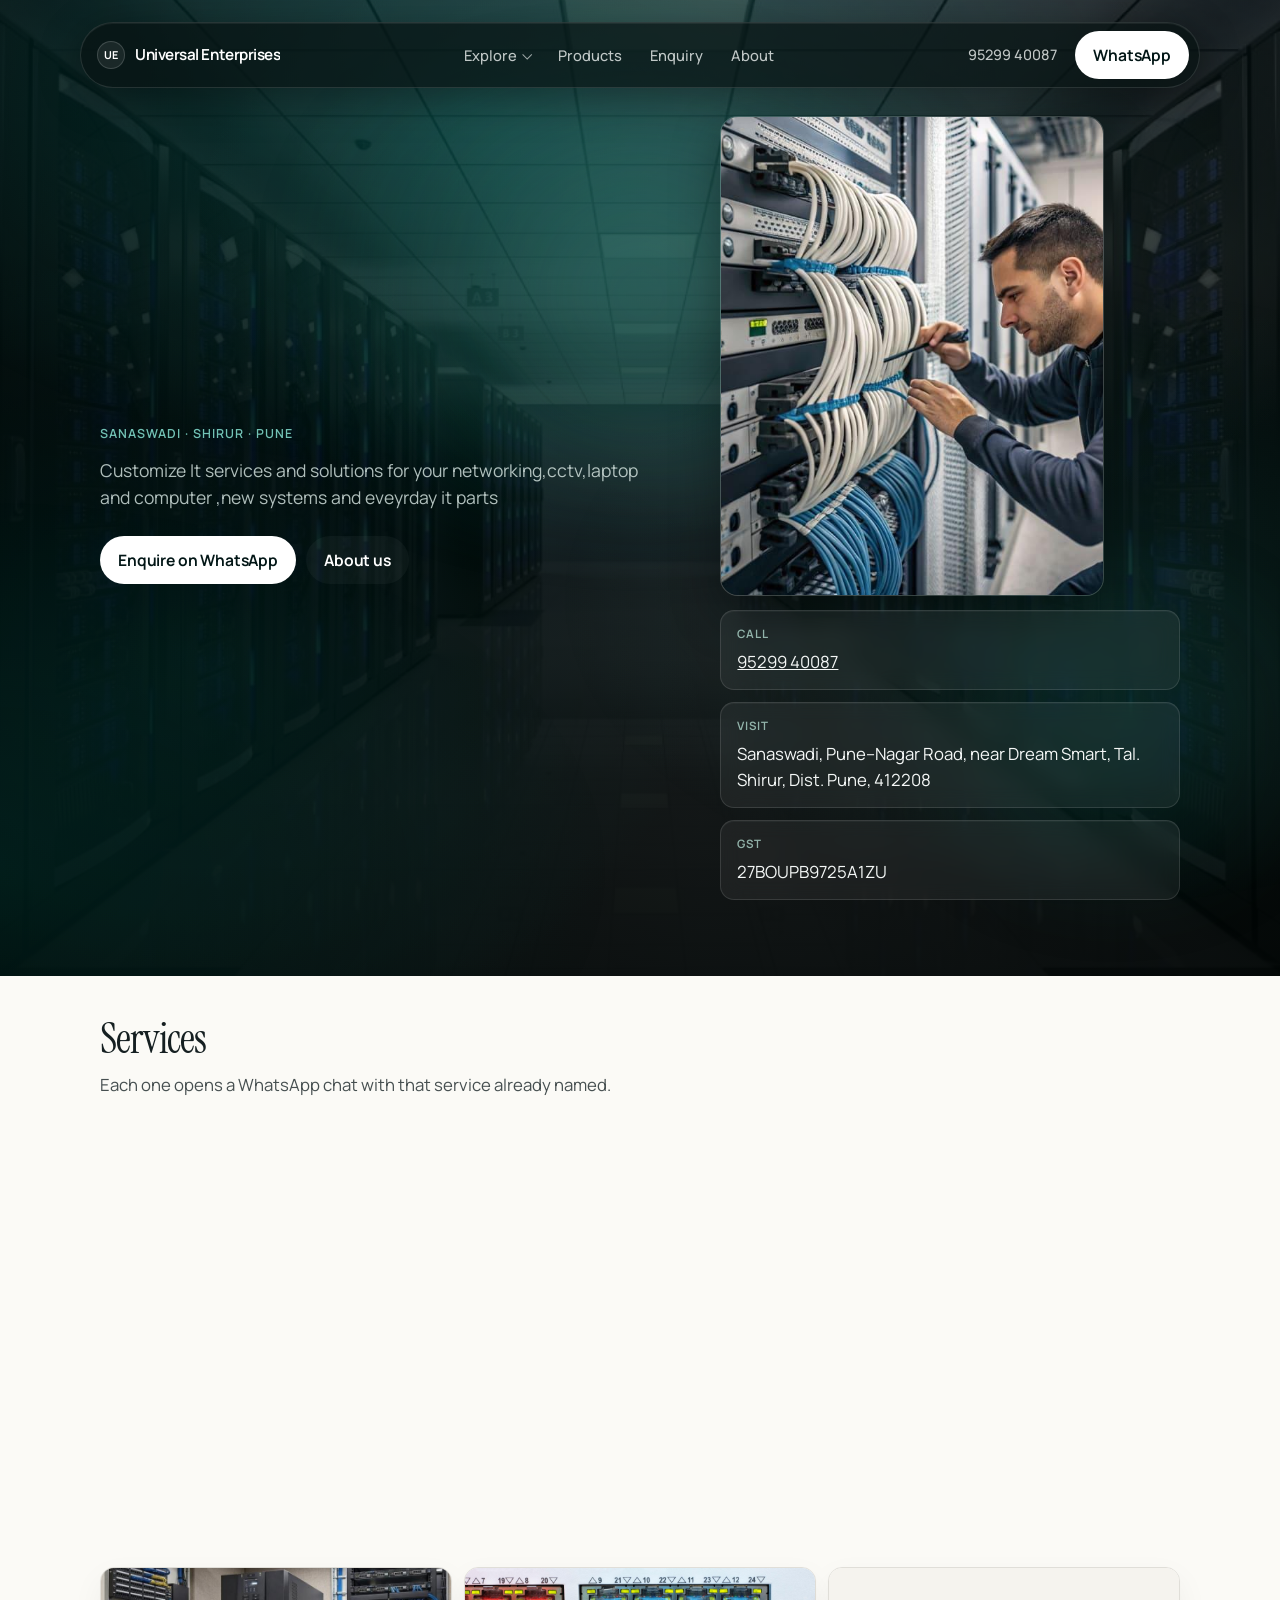
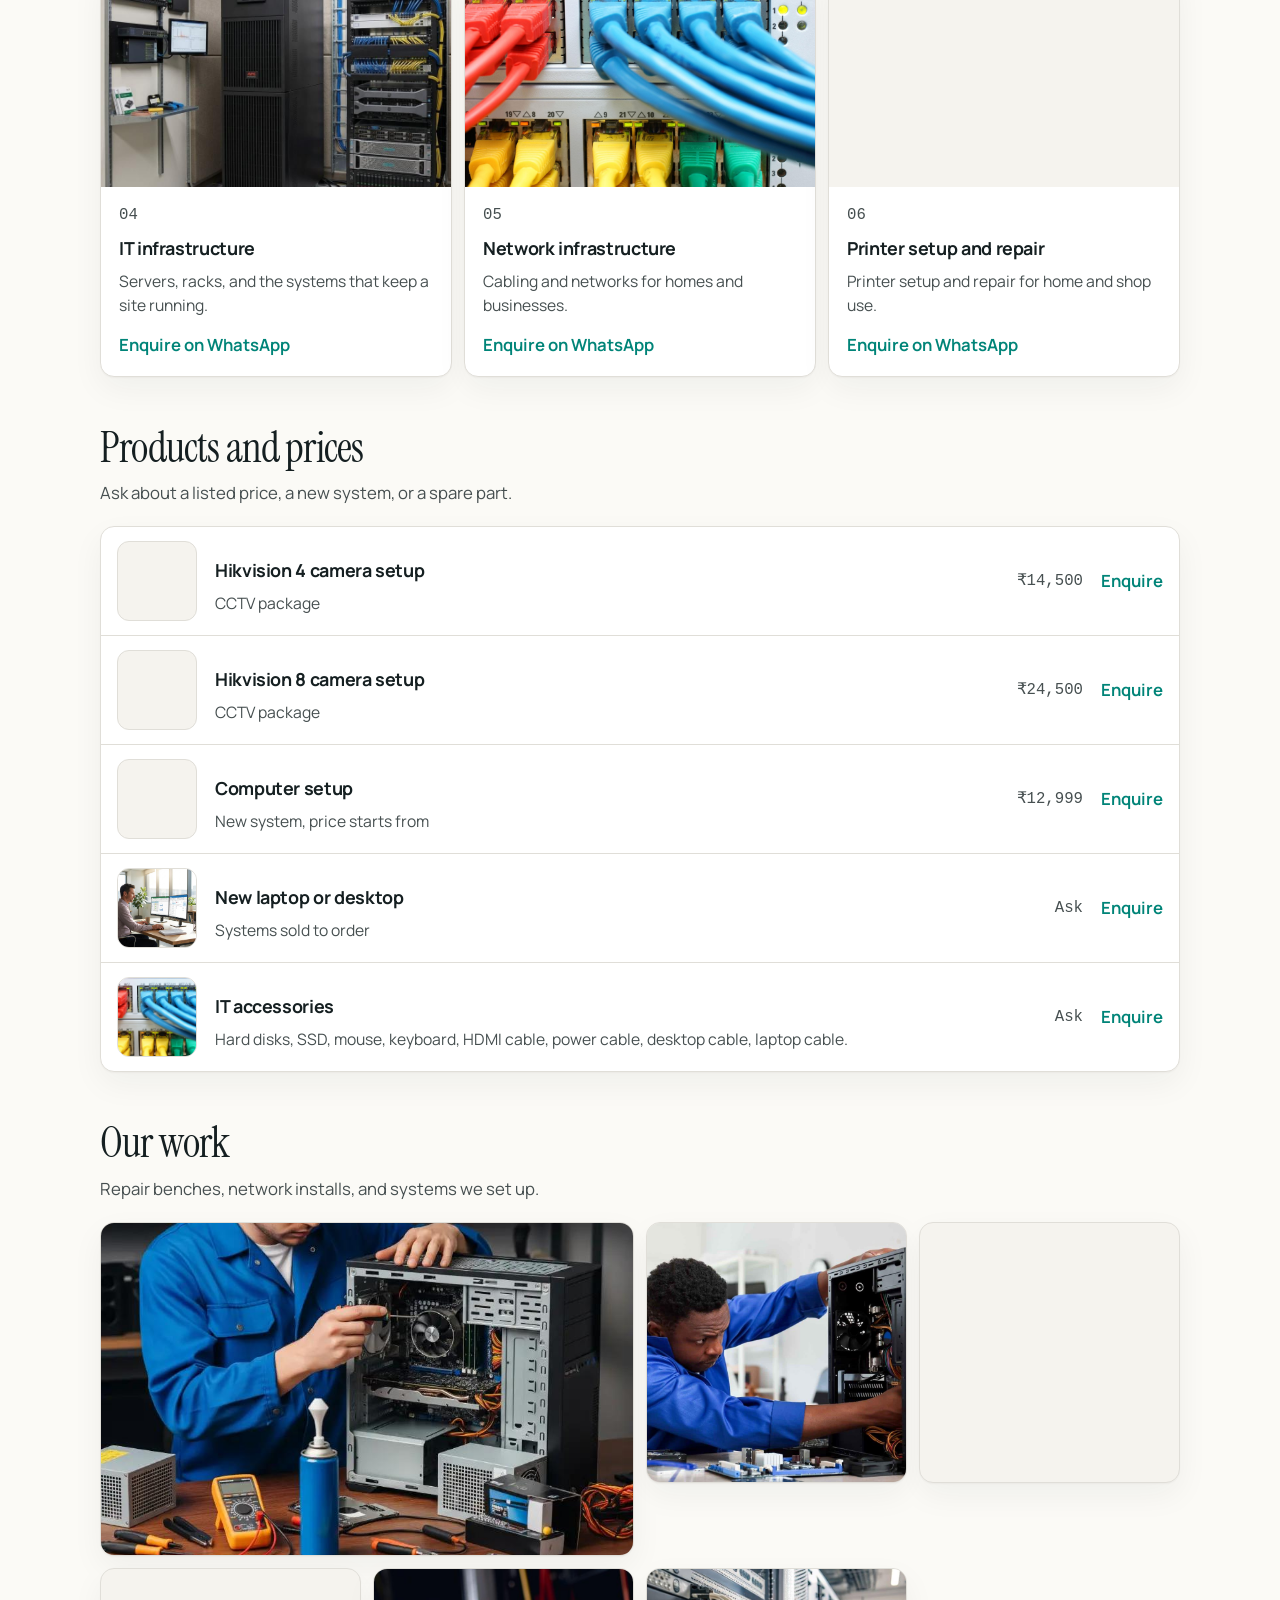
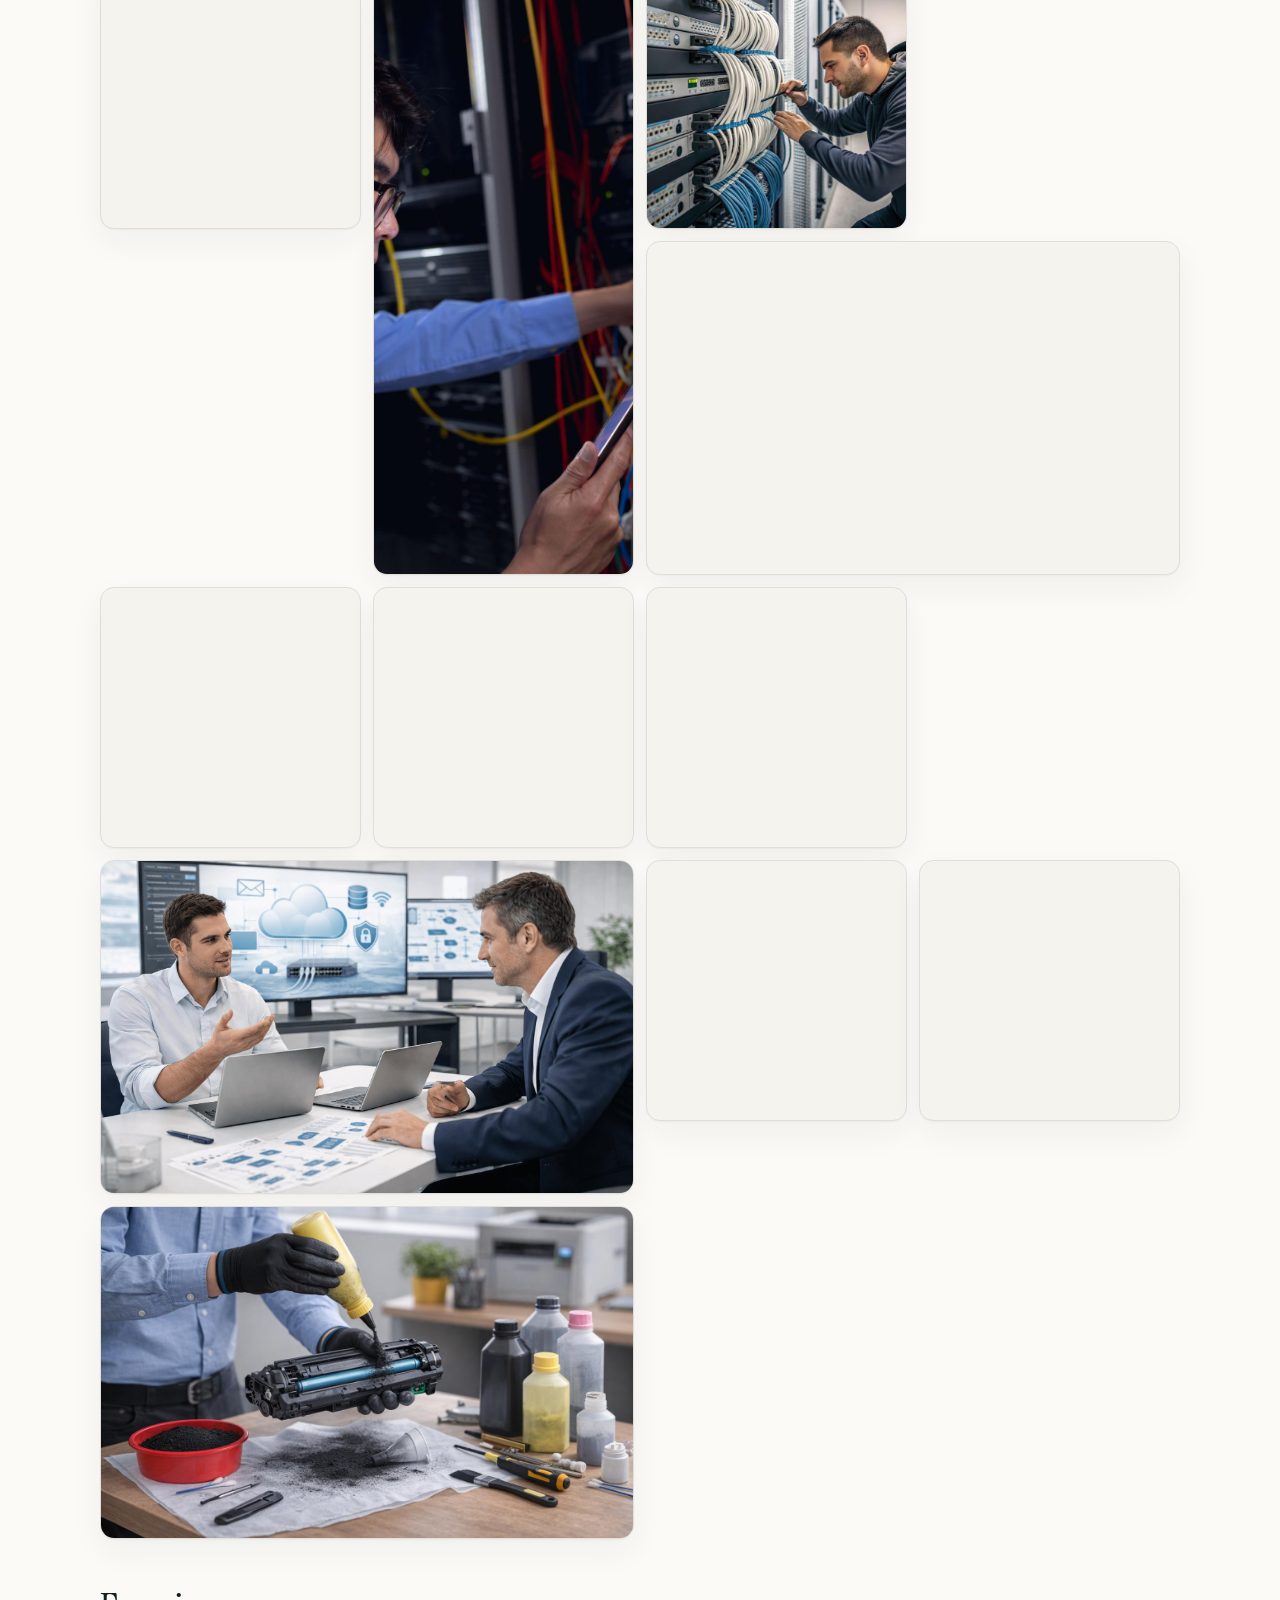
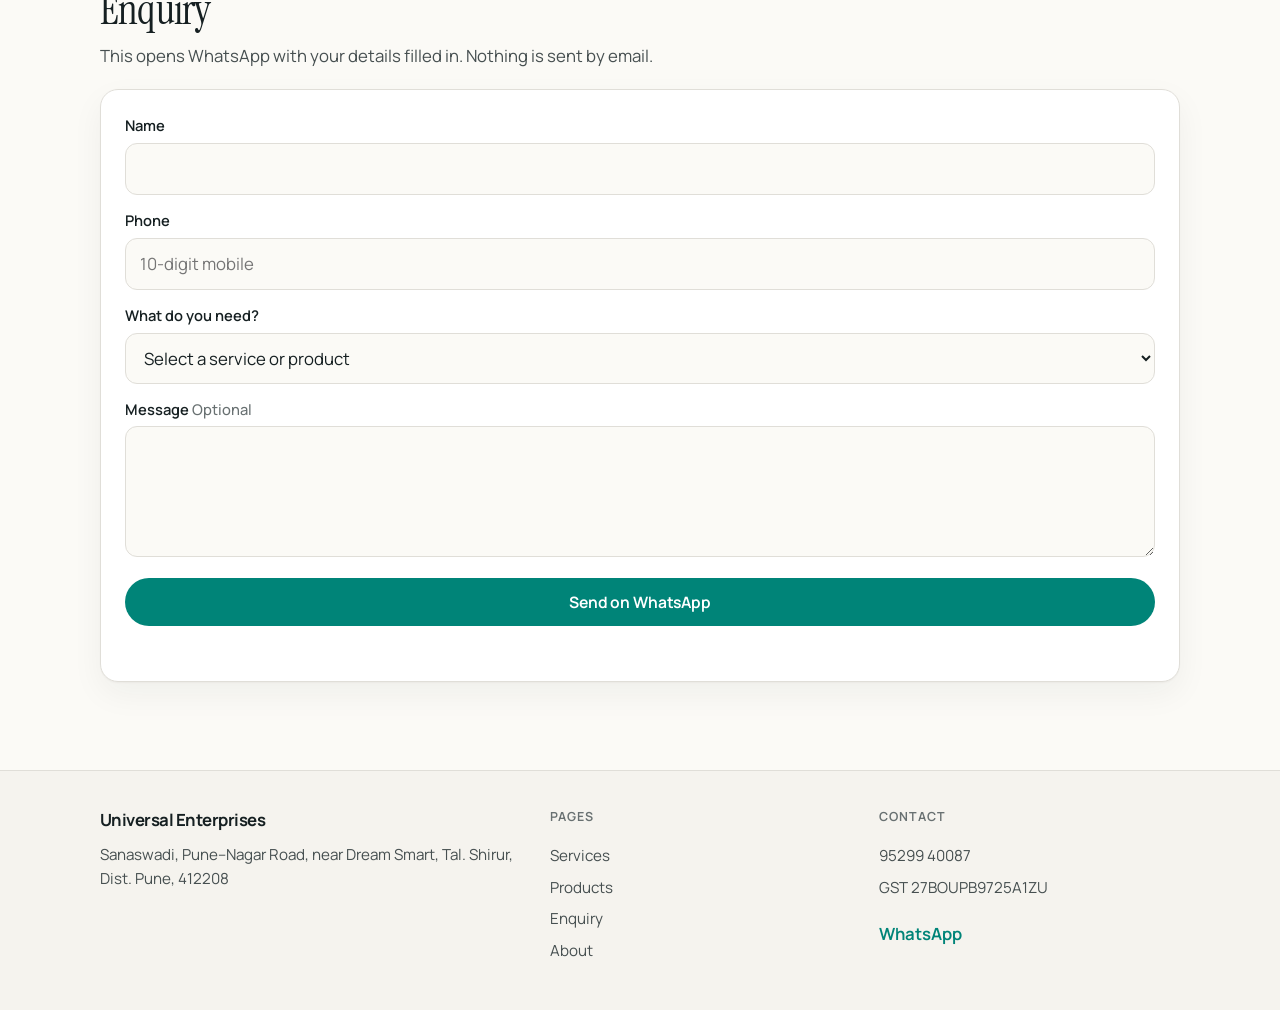
==== commit 8dd9f647: "Revise service descriptions and update images in about and index pages for clarity and accuracy. Enh" ====
--- a/main/index.html
+++ b/main/index.html
@@ -71,7 +71,7 @@
     <section class="hero" id="top">
       <div class="hero-copy">
         <p class="eyebrow">Sanaswadi · Shirur · Pune</p>
-        <p class="lede">Laptop and motherboard repair, printers, cartridge refilling, CCTV installation, and network work. New systems and everyday IT parts.</p>
+        <p class="lede">Customize It services and solutions for your networking,cctv,laptop and computer ,new systems and eveyrday it parts</p>
         <div class="hero-actions">
           <a class="btn btn-light" href="#enquiry">Enquire on WhatsApp</a>
           <a class="btn btn-ghost-light" href="about.html">About us</a>
@@ -79,7 +79,7 @@
       </div>
       <div class="hero-visual">
         <figure class="hero-frame">
-          <img class="media-cover" src="img/img13.jpg" alt="Technician repairing a laptop on the workbench" width="800" height="1000" decoding="async" />
+          <img class="media-cover" src="img/img6.jpg" alt="Patch panel and network switches" width="800" height="1000" decoding="async" />
         </figure>
         <dl class="facts">
           <div>
@@ -109,78 +109,78 @@
         <li>
           <article class="card">
             <div class="card-media">
-              <img class="media-cover" src="img/img13.jpg" alt="Laptop being repaired on a workbench" width="640" height="400" loading="lazy" decoding="async" />
+              <img class="media-cover" src="img/img13.jpg" alt="Laptop being set up on a workbench" width="640" height="400" loading="lazy" decoding="async" />
             </div>
             <div class="card-body">
               <p class="index">01</p>
-              <h3>Laptop repairing</h3>
-              <p>Diagnosis and repair for laptops.</p>
-              <button type="button" class="text-link" data-interest="Laptop repairing">Enquire on WhatsApp</button>
-            </div>
-          </article>
-        </li>
-        <li>
-          <article class="card">
-            <div class="card-media">
-              <img class="media-cover" src="img/img16.jpg" alt="Board-level motherboard repair" width="640" height="400" loading="lazy" decoding="async" />
+              <h3>Computer &amp; Laptop setup</h3>
+              <p>New computers and laptops, set up and ready to use.</p>
+              <button type="button" class="text-link" data-interest="Computer &amp; Laptop setup">Enquire on WhatsApp</button>
+            </div>
+          </article>
+        </li>
+        <li>
+          <article class="card">
+            <div class="card-media">
+              <img class="media-cover" src="img/img40.png" alt="Hikvision CCTV camera" width="640" height="400" loading="lazy" decoding="async" />
             </div>
             <div class="card-body">
               <p class="index">02</p>
-              <h3>Motherboard repairing</h3>
-              <p>Board-level repair for laptops and desktops.</p>
-              <button type="button" class="text-link" data-interest="Motherboard repairing">Enquire on WhatsApp</button>
-            </div>
-          </article>
-        </li>
-        <li>
-          <article class="card">
-            <div class="card-media">
-              <img class="media-cover" src="img/img23.jpg" alt="Office printer ready for service" width="640" height="400" loading="lazy" decoding="async" />
+              <h3>CCTV installation and service home and business</h3>
+              <p>Camera installation and service for homes and businesses.</p>
+              <button type="button" class="text-link" data-interest="CCTV installation and service home and business">Enquire on WhatsApp</button>
+            </div>
+          </article>
+        </li>
+        <li>
+          <article class="card">
+            <div class="card-media">
+              <img class="media-cover" src="img/img18.jpg" alt="IT consultation for a custom solution" width="640" height="400" loading="lazy" decoding="async" />
             </div>
             <div class="card-body">
               <p class="index">03</p>
-              <h3>Printer repairing</h3>
-              <p>Repair for printers used at home and in shops.</p>
-              <button type="button" class="text-link" data-interest="Printer repairing">Enquire on WhatsApp</button>
-            </div>
-          </article>
-        </li>
-        <li>
-          <article class="card">
-            <div class="card-media">
-              <img class="media-cover" src="img/img28.jpg" alt="Technician refilling a printer ink cartridge" width="640" height="400" loading="lazy" decoding="async" />
+              <h3>Customise IT services and solution</h3>
+              <p>IT services shaped around what you need.</p>
+              <button type="button" class="text-link" data-interest="Customise IT services and solution">Enquire on WhatsApp</button>
+            </div>
+          </article>
+        </li>
+        <li>
+          <article class="card">
+            <div class="card-media">
+              <img class="media-cover" src="img/img%2024.jpg" alt="Server and rack infrastructure" width="640" height="400" loading="lazy" decoding="async" />
             </div>
             <div class="card-body">
               <p class="index">04</p>
-              <h3>Cartridge refilling</h3>
-              <p>Refilling for printer cartridges.</p>
-              <button type="button" class="text-link" data-interest="Cartridge refilling">Enquire on WhatsApp</button>
-            </div>
-          </article>
-        </li>
-        <li>
-          <article class="card">
-            <div class="card-media">
-              <img class="media-cover" src="img/img25.jpg" alt="CCTV security camera ready for installation" width="640" height="400" loading="lazy" decoding="async" />
+              <h3>IT infrastructure</h3>
+              <p>Servers, racks, and the systems that keep a site running.</p>
+              <button type="button" class="text-link" data-interest="IT infrastructure">Enquire on WhatsApp</button>
+            </div>
+          </article>
+        </li>
+        <li>
+          <article class="card">
+            <div class="card-media">
+              <img class="media-cover" src="img/img7.jpg" alt="Network cabling and switch rack" width="640" height="400" loading="lazy" decoding="async" />
             </div>
             <div class="card-body">
               <p class="index">05</p>
-              <h3>CCTV installation</h3>
-              <p>Camera setup, including Hikvision packages.</p>
-              <button type="button" class="text-link" data-interest="CCTV installation">Enquire on WhatsApp</button>
-            </div>
-          </article>
-        </li>
-        <li>
-          <article class="card">
-            <div class="card-media">
-              <img class="media-cover" src="img/img7.jpg" alt="Network cabling and switch rack" width="640" height="400" loading="lazy" decoding="async" />
+              <h3>Network infrastructure</h3>
+              <p>Cabling and networks for homes and businesses.</p>
+              <button type="button" class="text-link" data-interest="Network infrastructure">Enquire on WhatsApp</button>
+            </div>
+          </article>
+        </li>
+        <li>
+          <article class="card">
+            <div class="card-media">
+              <img class="media-cover" src="img/img50.png" alt="Technician repairing an open printer" width="640" height="400" loading="lazy" decoding="async" />
             </div>
             <div class="card-body">
               <p class="index">06</p>
-              <h3>Network solution</h3>
-              <p>Networking for homes and small offices.</p>
-              <button type="button" class="text-link" data-interest="Network solution">Enquire on WhatsApp</button>
+              <h3>Printer setup and repair</h3>
+              <p>Printer setup and repair for home and shop use.</p>
+              <button type="button" class="text-link" data-interest="Printer setup and repair">Enquire on WhatsApp</button>
             </div>
           </article>
         </li>
@@ -195,7 +195,7 @@
       <ul class="products">
         <li>
           <div class="product-thumb">
-            <img class="media-cover" src="img/img25.jpg" alt="CCTV camera for 4 camera package" width="160" height="160" loading="lazy" decoding="async" />
+            <img class="media-cover" src="img/img40.png" alt="CCTV camera for 4 camera package" width="160" height="160" loading="lazy" decoding="async" />
           </div>
           <div>
             <h3>Hikvision 4 camera setup</h3>
@@ -323,12 +323,12 @@
           <select id="interest" name="interest" required>
             <option value="">Select a service or product</option>
             <optgroup label="Services">
-              <option>Laptop repairing</option>
-              <option>Motherboard repairing</option>
-              <option>Printer repairing</option>
-              <option>Cartridge refilling</option>
-              <option>CCTV installation</option>
-              <option>Network solution</option>
+              <option>Computer &amp; Laptop setup</option>
+              <option>CCTV installation and service home and business</option>
+              <option>Customise IT services and solution</option>
+              <option>IT infrastructure</option>
+              <option>Network infrastructure</option>
+              <option>Printer setup and repair</option>
             </optgroup>
             <optgroup label="Products">
               <option>Hikvision 4 camera setup — ₹14,500</option>
--- a/main/styles.css
+++ b/main/styles.css
@@ -1527,6 +1527,7 @@
 }
 
 .gallery-item {
+  position: relative;
   margin: 0;
   border-radius: var(--radius);
   overflow: hidden;
@@ -1545,11 +1546,21 @@
 }
 
 .gallery-item .media-cover {
-  transition: transform 700ms var(--ease);
+  transition:
+    opacity 420ms var(--ease),
+    transform 700ms var(--ease);
+}
+
+.gallery-item .media-cover.is-fading {
+  opacity: 0;
 }
 
 .gallery-item:hover .media-cover {
   transform: scale(1.05);
+}
+
+.gallery-item:hover .media-cover.is-fading {
+  transform: none;
 }
 
 .gallery-wide {
@@ -1823,6 +1834,7 @@
   .hero-frame:hover .media-cover,
   .about-hero-frame:hover .media-cover {
     transform: none;
+    opacity: 1 !important;
     transition: none !important;
   }
 }
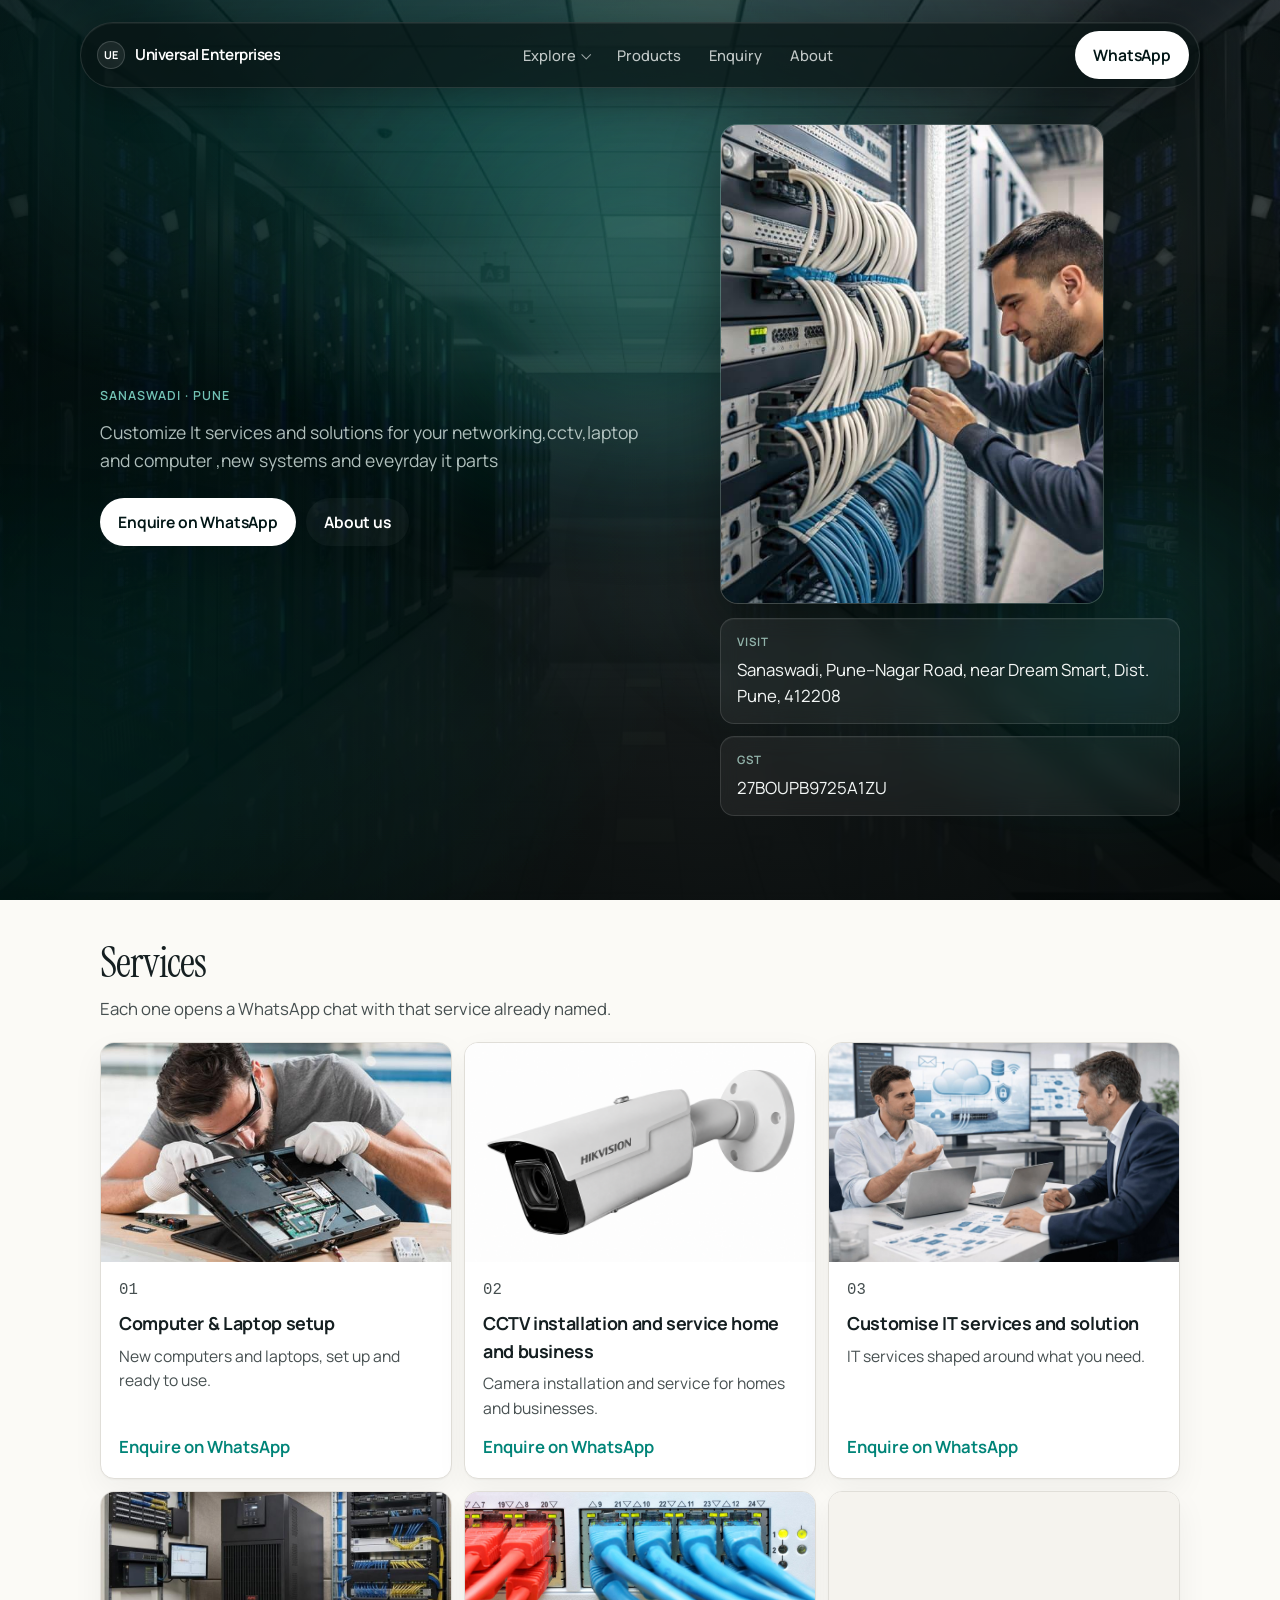
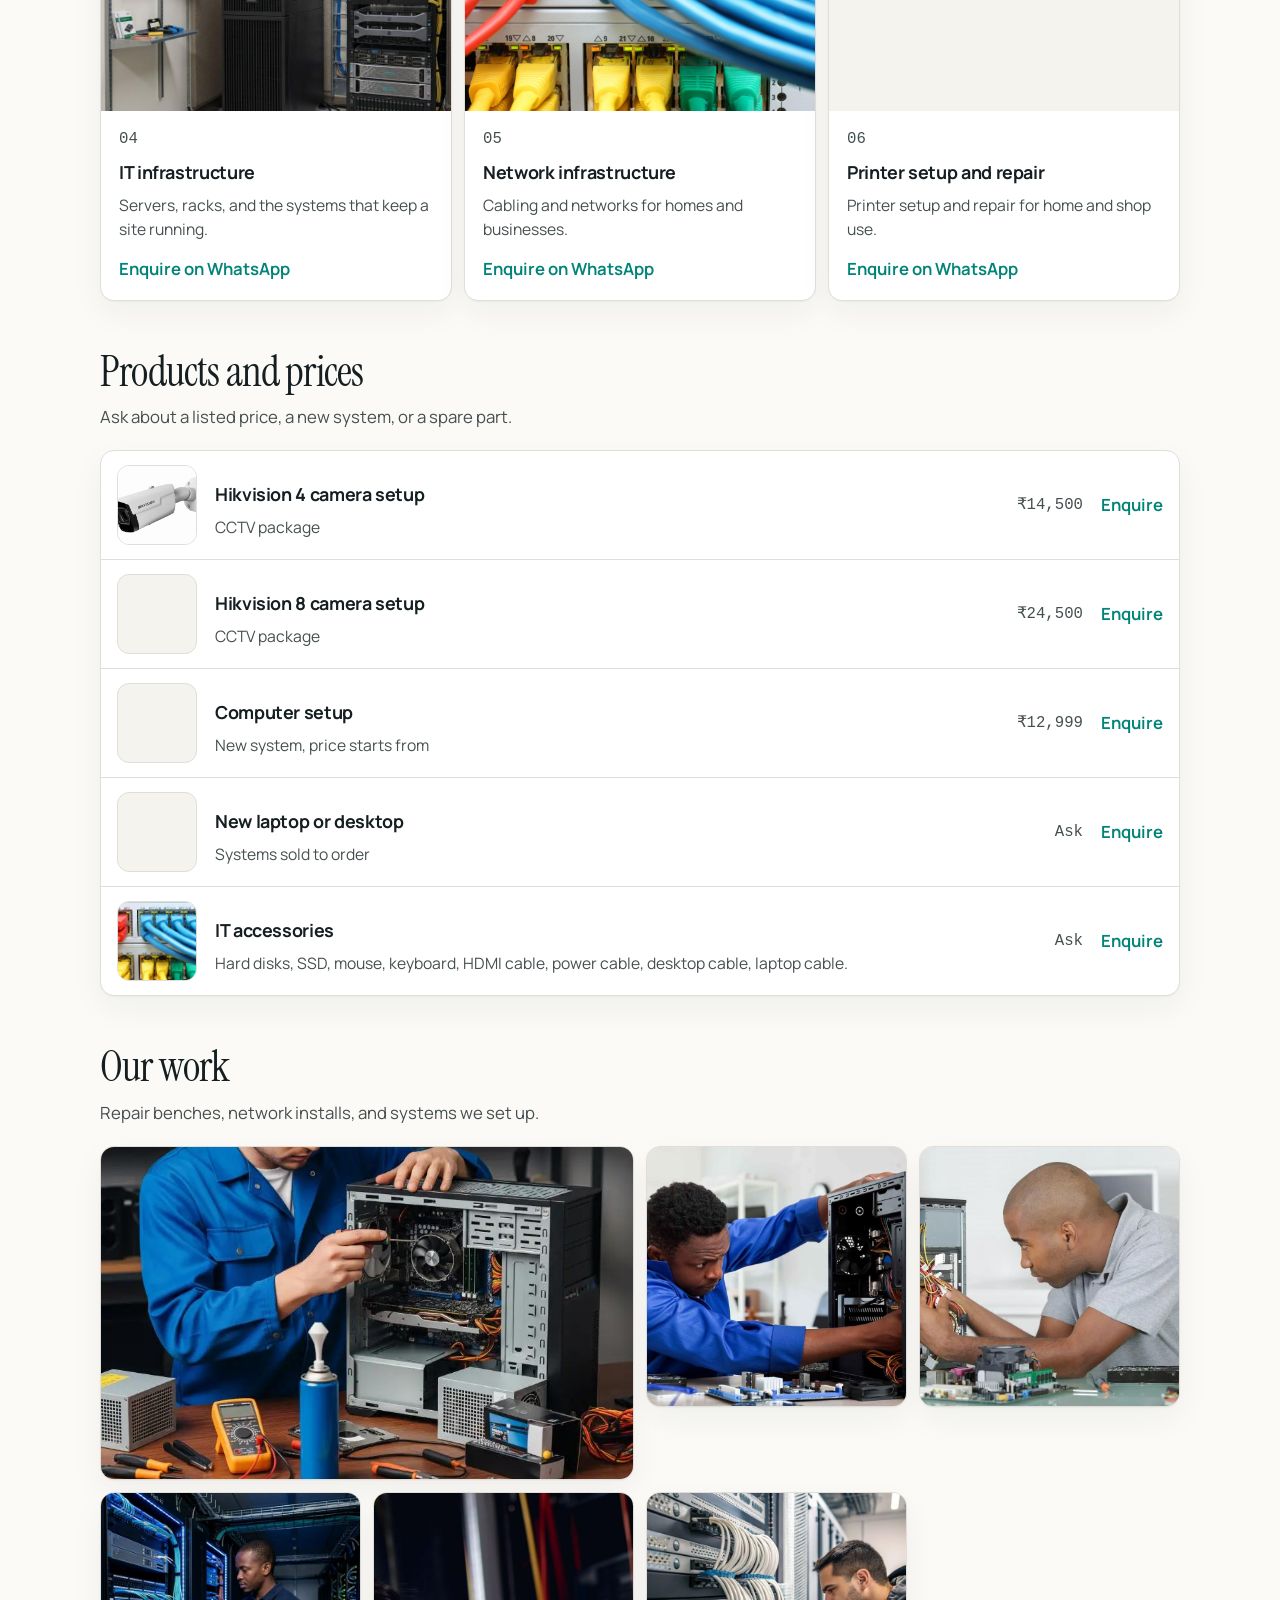
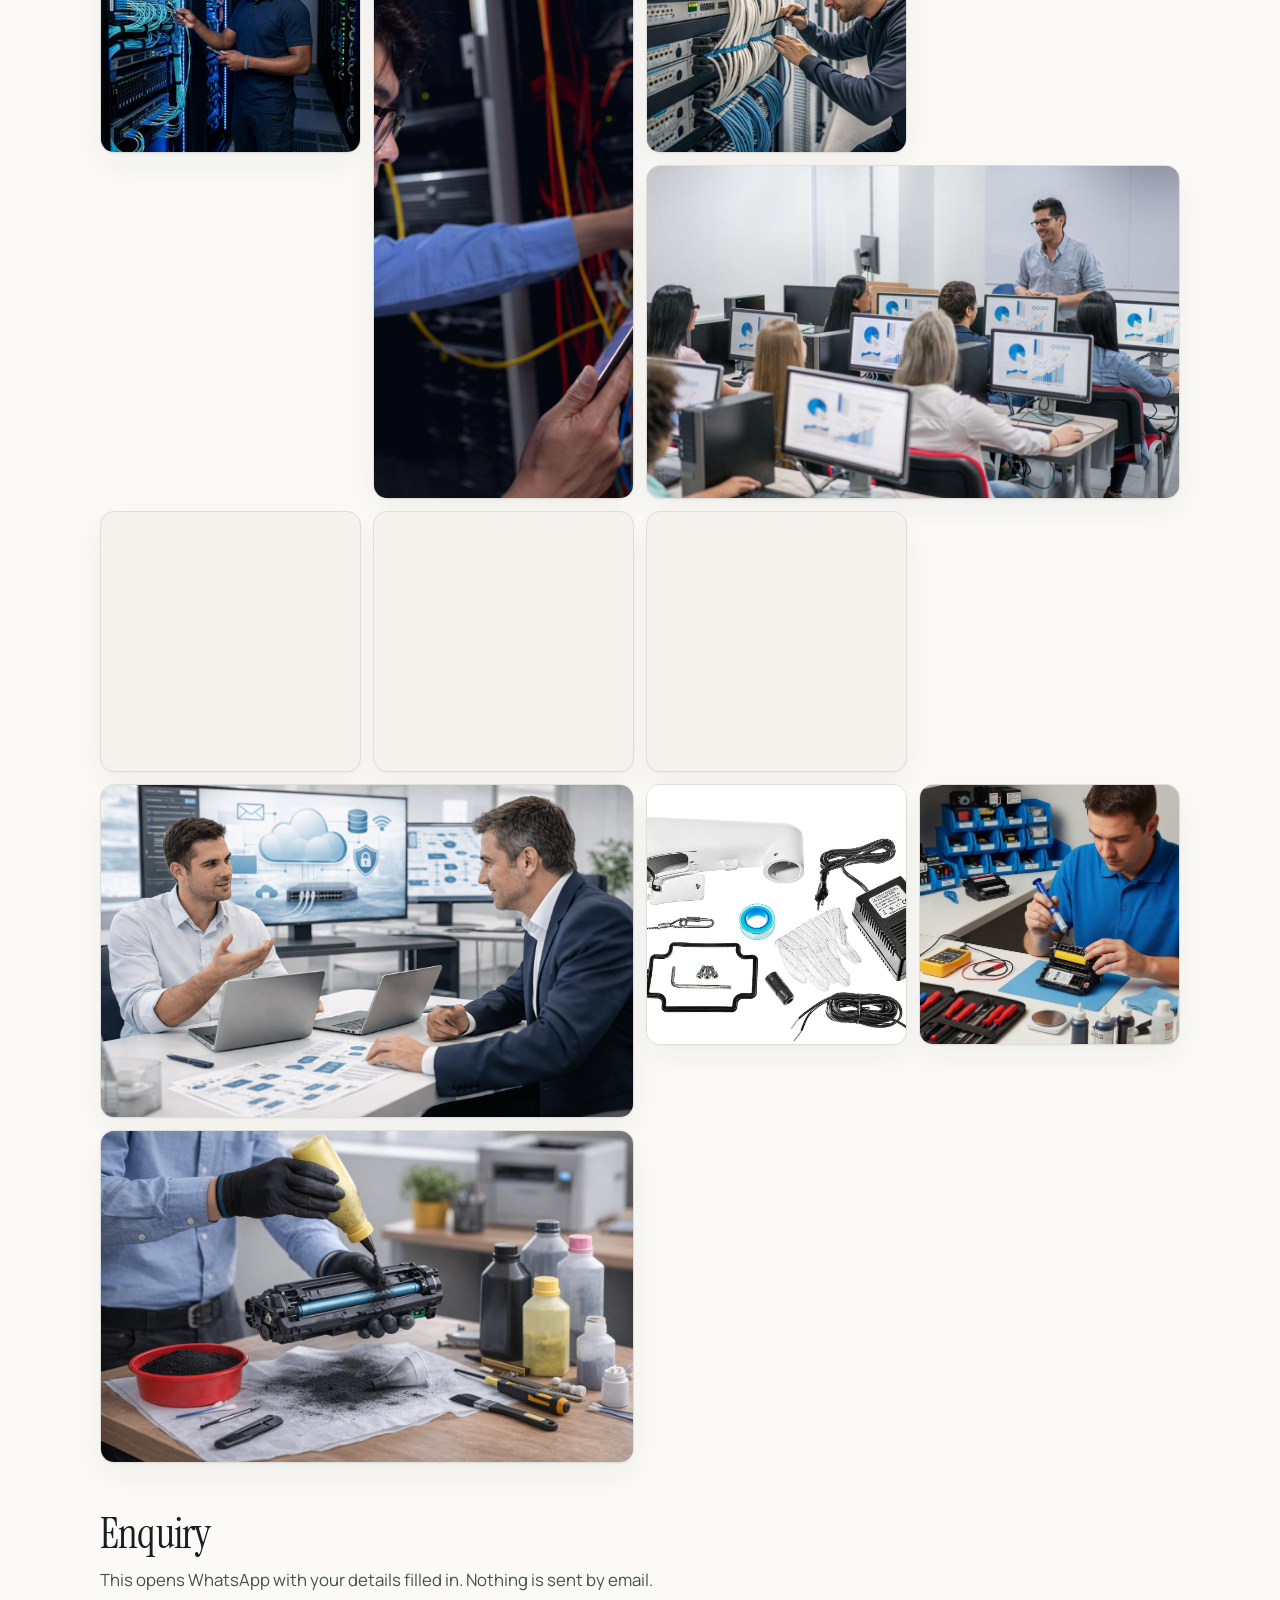
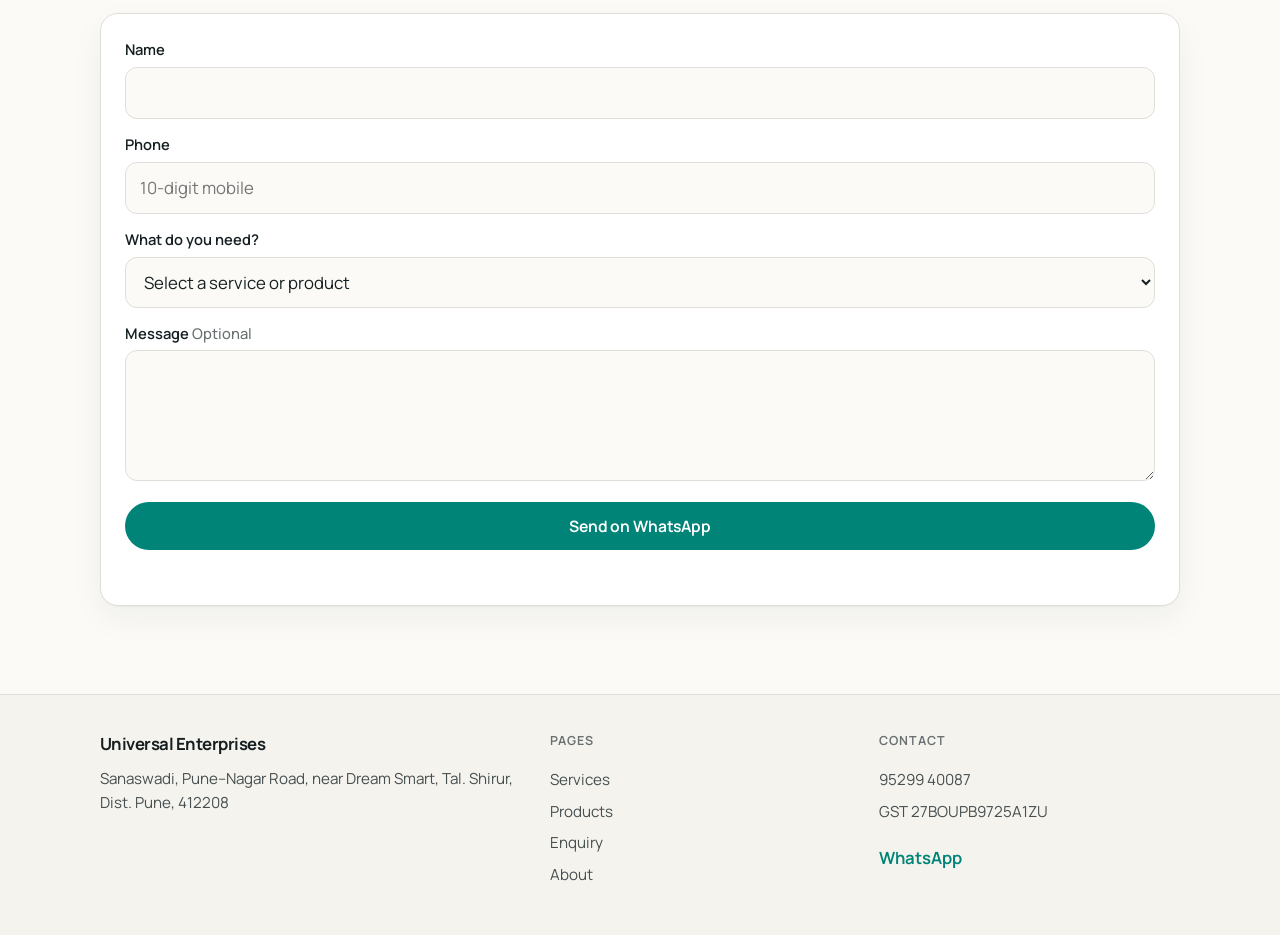
==== commit 327c9ca3: "Remove phone number links from index.html and update location details in the hero section for improv" ====
--- a/main/index.html
+++ b/main/index.html
@@ -39,7 +39,6 @@
       </nav>
 
       <div class="header-actions">
-        <a class="header-phone" href="tel:+919529940087">95299 40087</a>
         <button type="button" class="btn btn-nav" data-wa="general">WhatsApp</button>
       </div>
 
@@ -53,7 +52,6 @@
       <a href="#products">Products</a>
       <a href="#enquiry">Enquiry</a>
       <a href="about.html">About</a>
-      <a href="tel:+919529940087">95299 40087</a>
       <button type="button" class="btn btn-nav" data-wa="general">WhatsApp</button>
     </div>
   </header>
@@ -70,7 +68,7 @@
 
     <section class="hero" id="top">
       <div class="hero-copy">
-        <p class="eyebrow">Sanaswadi · Shirur · Pune</p>
+        <p class="eyebrow">Sanaswadi · Pune</p>
         <p class="lede">Customize It services and solutions for your networking,cctv,laptop and computer ,new systems and eveyrday it parts</p>
         <div class="hero-actions">
           <a class="btn btn-light" href="#enquiry">Enquire on WhatsApp</a>
@@ -83,12 +81,8 @@
         </figure>
         <dl class="facts">
           <div>
-            <dt>Call</dt>
-            <dd><a href="tel:+919529940087">95299 40087</a></dd>
-          </div>
-          <div>
             <dt>Visit</dt>
-            <dd>Sanaswadi, Pune–Nagar Road, near Dream Smart, Tal. Shirur, Dist. Pune, 412208</dd>
+            <dd>Sanaswadi, Pune–Nagar Road, near Dream Smart, Dist. Pune, 412208</dd>
           </div>
           <div>
             <dt>GST</dt>
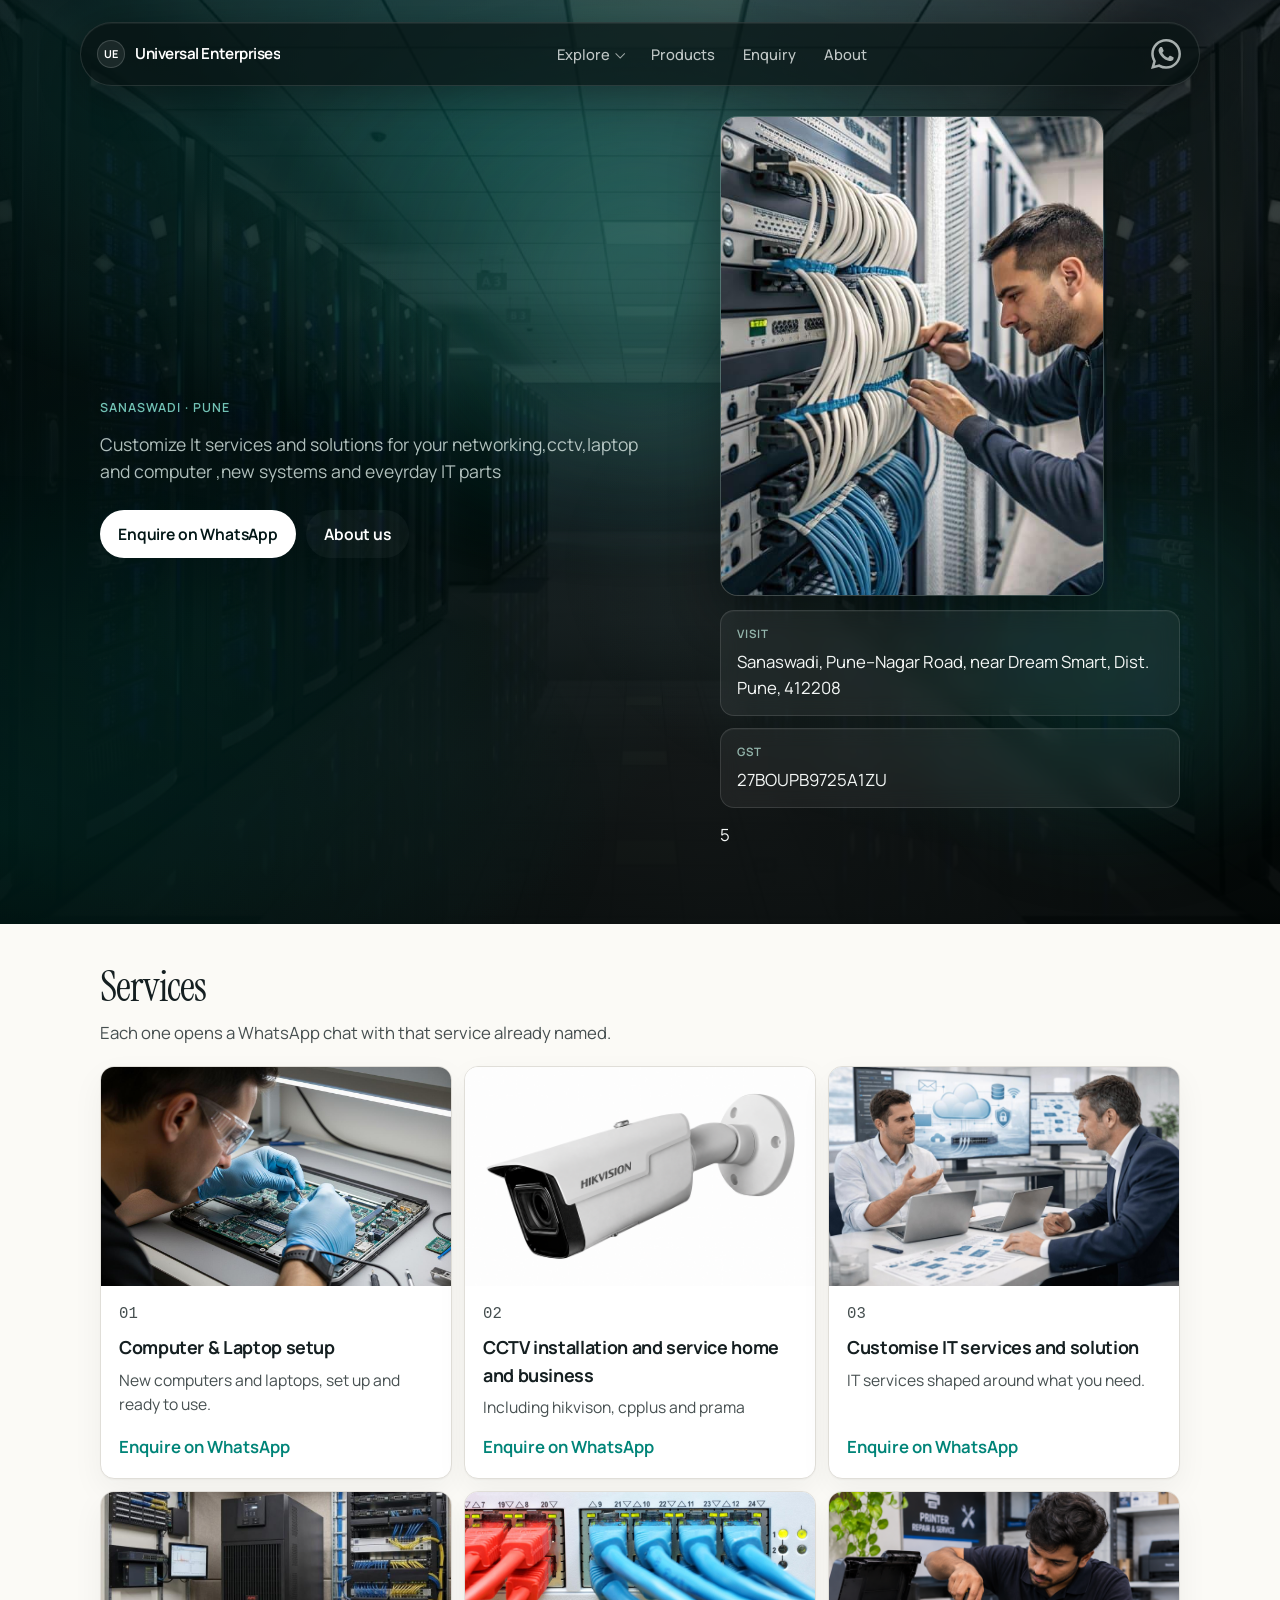
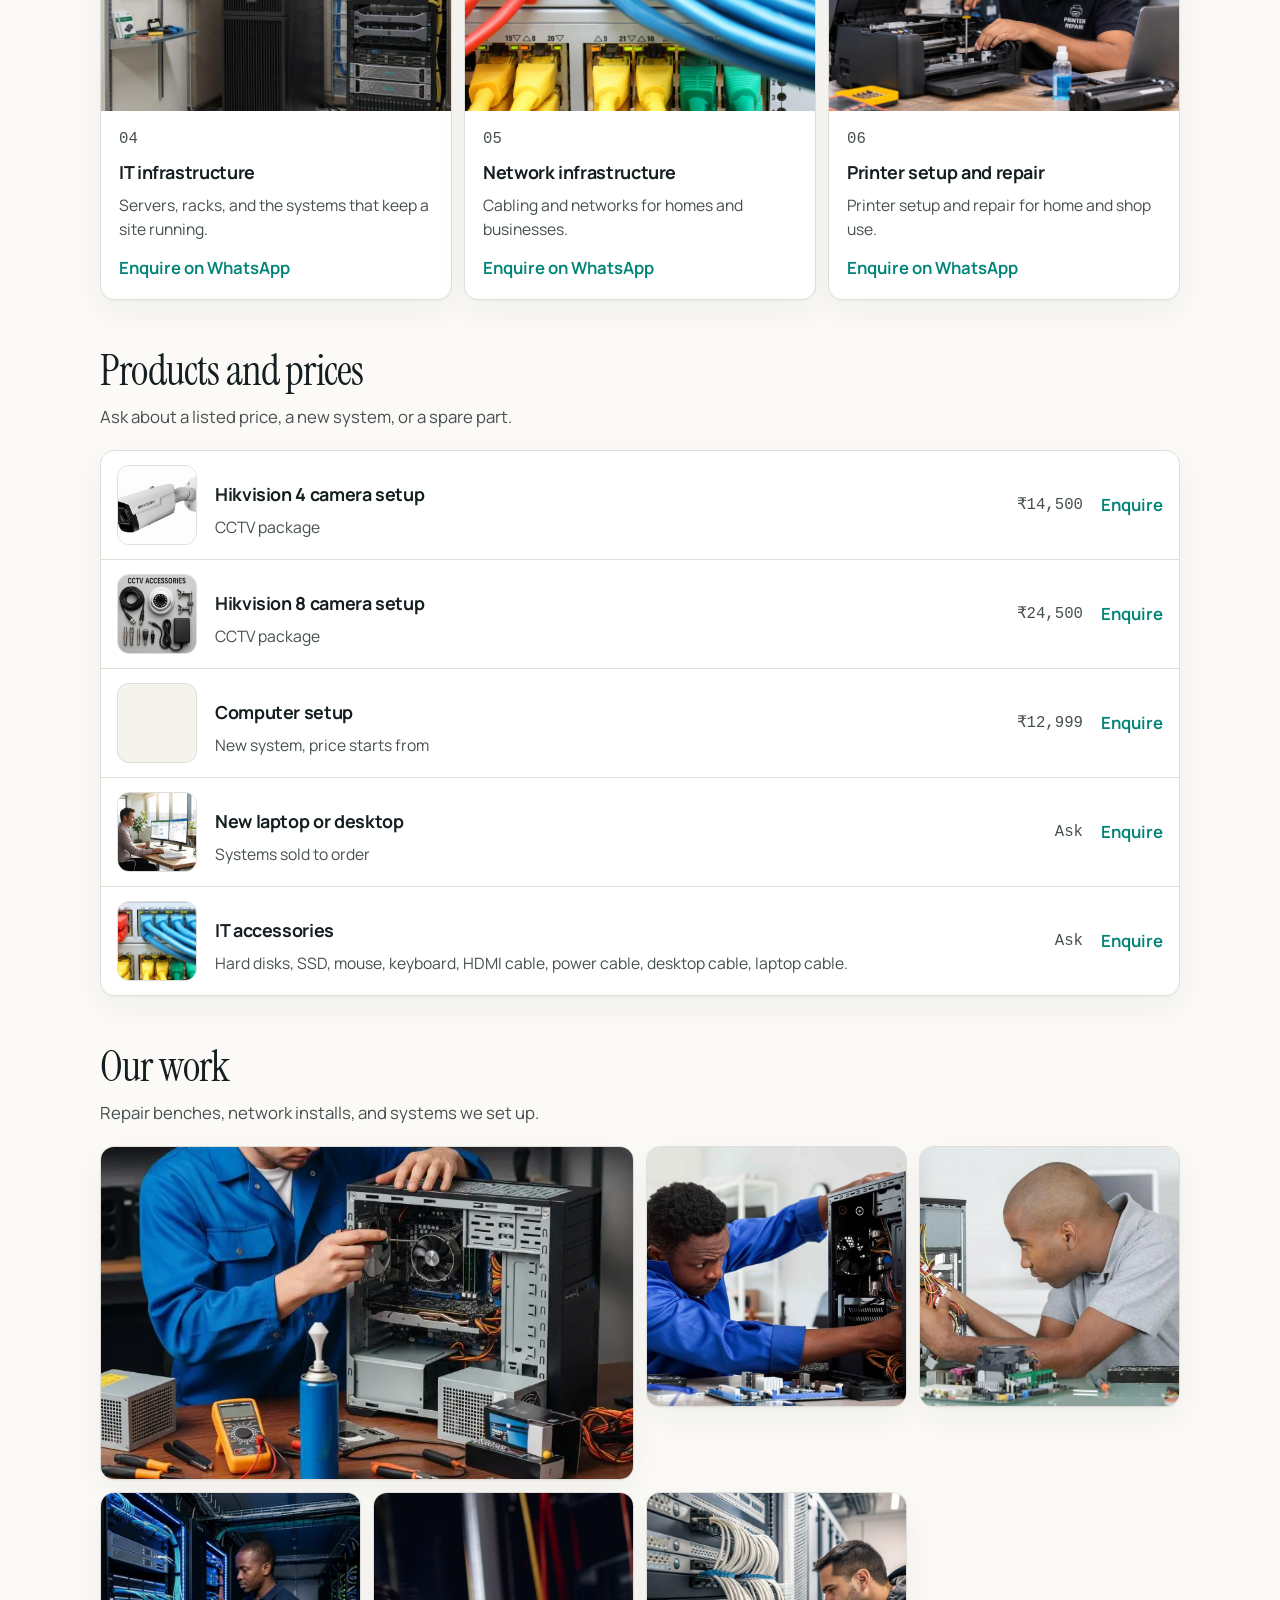
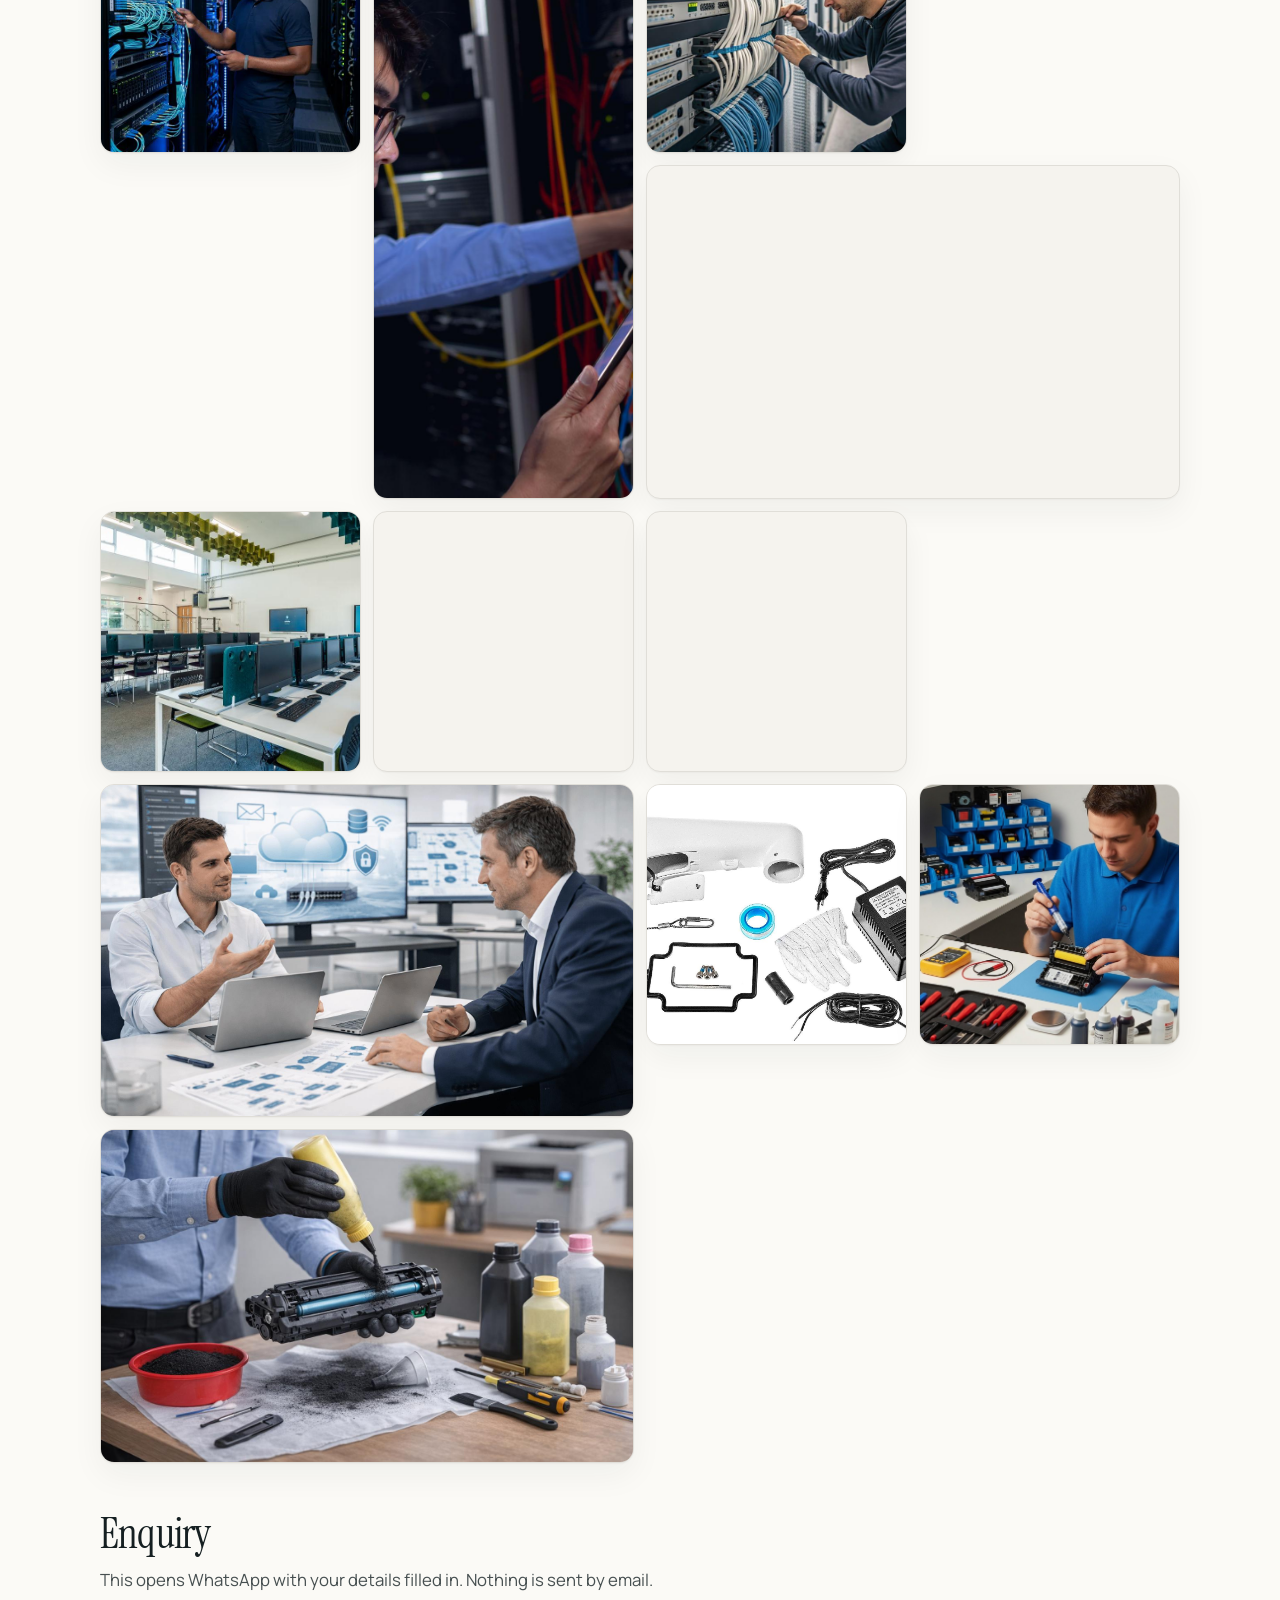
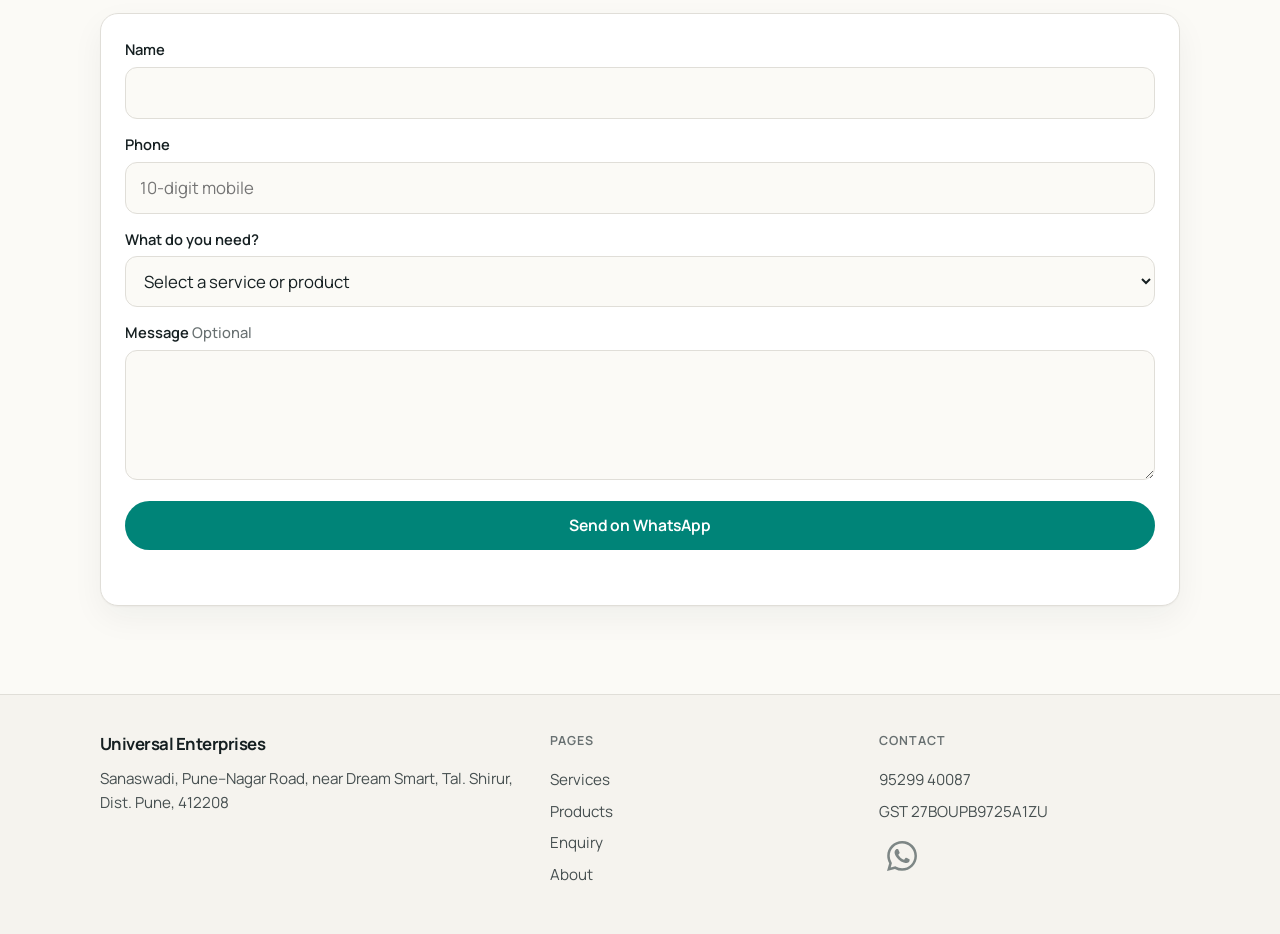
==== commit 528ed4f3: "Camera installation and service for homes and businesses." ====
--- a/main/index.html
+++ b/main/index.html
@@ -39,7 +39,11 @@
       </nav>
 
       <div class="header-actions">
-        <button type="button" class="btn btn-nav" data-wa="general">WhatsApp</button>
+        <button type="button" class="btn btn-nav btn-wa-mark" data-wa="general" aria-label="WhatsApp">
+          <svg viewBox="0 0 24 24" aria-hidden="true" focusable="false">
+            <path fill="currentColor" d="M20.52 3.48A11.86 11.86 0 0 0 12.06 0C5.5 0 .16 5.33.16 11.89c0 2.1.55 4.15 1.6 5.96L0 24l6.3-1.65a11.9 11.9 0 0 0 5.76 1.47h.01c6.56 0 11.9-5.34 11.9-11.9 0-3.18-1.24-6.16-3.45-8.44zM12.07 21.8h-.01a9.87 9.87 0 0 1-5.03-1.38l-.36-.21-3.74.98 1-3.64-.23-.37a9.86 9.86 0 0 1-1.51-5.26c0-5.45 4.44-9.89 9.9-9.89 2.64 0 5.12 1.03 6.99 2.9a9.82 9.82 0 0 1 2.89 6.99c0 5.45-4.44 9.88-9.9 9.88zm5.42-7.4c-.3-.15-1.76-.87-2.03-.97-.27-.1-.47-.15-.67.15-.2.3-.77.97-.94 1.16-.17.2-.35.22-.64.07-.3-.15-1.25-.46-2.38-1.47-.88-.78-1.47-1.75-1.64-2.05-.17-.3-.02-.46.13-.61.13-.13.3-.35.45-.52.15-.17.2-.3.3-.5.1-.2.05-.37-.02-.52-.08-.15-.67-1.61-.92-2.2-.24-.58-.49-.5-.67-.51h-.57c-.2 0-.52.07-.8.37-.27.3-1.04 1.02-1.04 2.48s1.07 2.88 1.22 3.08c.15.2 2.1 3.2 5.08 4.49.71.31 1.26.49 1.69.63.71.23 1.36.2 1.87.12.57-.08 1.76-.72 2.01-1.41.25-.7.25-1.29.17-1.41-.07-.13-.27-.2-.57-.35z"/>
+          </svg>
+        </button>
       </div>
 
       <button type="button" class="nav-toggle" aria-expanded="false" aria-controls="mobile-nav" aria-label="Open menu">
@@ -52,7 +56,11 @@
       <a href="#products">Products</a>
       <a href="#enquiry">Enquiry</a>
       <a href="about.html">About</a>
-      <button type="button" class="btn btn-nav" data-wa="general">WhatsApp</button>
+      <button type="button" class="btn btn-nav btn-wa-mark" data-wa="general" aria-label="WhatsApp">
+          <svg viewBox="0 0 24 24" aria-hidden="true" focusable="false">
+            <path fill="currentColor" d="M20.52 3.48A11.86 11.86 0 0 0 12.06 0C5.5 0 .16 5.33.16 11.89c0 2.1.55 4.15 1.6 5.96L0 24l6.3-1.65a11.9 11.9 0 0 0 5.76 1.47h.01c6.56 0 11.9-5.34 11.9-11.9 0-3.18-1.24-6.16-3.45-8.44zM12.07 21.8h-.01a9.87 9.87 0 0 1-5.03-1.38l-.36-.21-3.74.98 1-3.64-.23-.37a9.86 9.86 0 0 1-1.51-5.26c0-5.45 4.44-9.89 9.9-9.89 2.64 0 5.12 1.03 6.99 2.9a9.82 9.82 0 0 1 2.89 6.99c0 5.45-4.44 9.88-9.9 9.88zm5.42-7.4c-.3-.15-1.76-.87-2.03-.97-.27-.1-.47-.15-.67.15-.2.3-.77.97-.94 1.16-.17.2-.35.22-.64.07-.3-.15-1.25-.46-2.38-1.47-.88-.78-1.47-1.75-1.64-2.05-.17-.3-.02-.46.13-.61.13-.13.3-.35.45-.52.15-.17.2-.3.3-.5.1-.2.05-.37-.02-.52-.08-.15-.67-1.61-.92-2.2-.24-.58-.49-.5-.67-.51h-.57c-.2 0-.52.07-.8.37-.27.3-1.04 1.02-1.04 2.48s1.07 2.88 1.22 3.08c.15.2 2.1 3.2 5.08 4.49.71.31 1.26.49 1.69.63.71.23 1.36.2 1.87.12.57-.08 1.76-.72 2.01-1.41.25-.7.25-1.29.17-1.41-.07-.13-.27-.2-.57-.35z"/>
+          </svg>
+        </button>
     </div>
   </header>
 
@@ -69,7 +77,7 @@
     <section class="hero" id="top">
       <div class="hero-copy">
         <p class="eyebrow">Sanaswadi · Pune</p>
-        <p class="lede">Customize It services and solutions for your networking,cctv,laptop and computer ,new systems and eveyrday it parts</p>
+        <p class="lede">Customize It services and solutions for your networking,cctv,laptop and computer ,new systems and eveyrday IT parts</p>
         <div class="hero-actions">
           <a class="btn btn-light" href="#enquiry">Enquire on WhatsApp</a>
           <a class="btn btn-ghost-light" href="about.html">About us</a>
@@ -88,7 +96,7 @@
             <dt>GST</dt>
             <dd>27BOUPB9725A1ZU</dd>
           </div>
-        </dl>
+        </dl>5
       </div>
     </section>
   </div>
@@ -103,7 +111,7 @@
         <li>
           <article class="card">
             <div class="card-media">
-              <img class="media-cover" src="img/img13.jpg" alt="Laptop being set up on a workbench" width="640" height="400" loading="lazy" decoding="async" />
+              <img class="media-cover" src="img/img16.jpg" alt="Technician working on a laptop board" width="640" height="400" loading="lazy" decoding="async" />
             </div>
             <div class="card-body">
               <p class="index">01</p>
@@ -121,7 +129,7 @@
             <div class="card-body">
               <p class="index">02</p>
               <h3>CCTV installation and service home and business</h3>
-              <p>Camera installation and service for homes and businesses.</p>
+              <p>Including hikvison, cpplus and prama</p>
               <button type="button" class="text-link" data-interest="CCTV installation and service home and business">Enquire on WhatsApp</button>
             </div>
           </article>
@@ -361,7 +369,11 @@
         <h3>Contact</h3>
         <a href="tel:+919529940087">95299 40087</a>
         <p>GST 27BOUPB9725A1ZU</p>
-        <button type="button" class="text-link" data-wa="general">WhatsApp</button>
+        <button type="button" class="btn btn-wa-mark footer-wa" data-wa="general" aria-label="WhatsApp">
+          <svg viewBox="0 0 24 24" aria-hidden="true" focusable="false">
+            <path fill="currentColor" d="M20.52 3.48A11.86 11.86 0 0 0 12.06 0C5.5 0 .16 5.33.16 11.89c0 2.1.55 4.15 1.6 5.96L0 24l6.3-1.65a11.9 11.9 0 0 0 5.76 1.47h.01c6.56 0 11.9-5.34 11.9-11.9 0-3.18-1.24-6.16-3.45-8.44zM12.07 21.8h-.01a9.87 9.87 0 0 1-5.03-1.38l-.36-.21-3.74.98 1-3.64-.23-.37a9.86 9.86 0 0 1-1.51-5.26c0-5.45 4.44-9.89 9.9-9.89 2.64 0 5.12 1.03 6.99 2.9a9.82 9.82 0 0 1 2.89 6.99c0 5.45-4.44 9.88-9.9 9.88zm5.42-7.4c-.3-.15-1.76-.87-2.03-.97-.27-.1-.47-.15-.67.15-.2.3-.77.97-.94 1.16-.17.2-.35.22-.64.07-.3-.15-1.25-.46-2.38-1.47-.88-.78-1.47-1.75-1.64-2.05-.17-.3-.02-.46.13-.61.13-.13.3-.35.45-.52.15-.17.2-.3.3-.5.1-.2.05-.37-.02-.52-.08-.15-.67-1.61-.92-2.2-.24-.58-.49-.5-.67-.51h-.57c-.2 0-.52.07-.8.37-.27.3-1.04 1.02-1.04 2.48s1.07 2.88 1.22 3.08c.15.2 2.1 3.2 5.08 4.49.71.31 1.26.49 1.69.63.71.23 1.36.2 1.87.12.57-.08 1.76-.72 2.01-1.41.25-.7.25-1.29.17-1.41-.07-.13-.27-.2-.57-.35z"/>
+          </svg>
+        </button>
       </div>
     </div>
   </footer>
--- a/main/styles.css
+++ b/main/styles.css
@@ -1302,6 +1302,76 @@
   transform: scale(0.98);
 }
 
+.btn-wa-mark {
+  --wa-green: #25d366;
+  width: 46px;
+  height: 46px;
+  padding: 0;
+  border: 0;
+  border-radius: 50%;
+  background: transparent;
+  color: #a7afae;
+  box-shadow: none;
+  flex-shrink: 0;
+  transition:
+    color 240ms var(--ease),
+    background 240ms var(--ease),
+    transform 240ms var(--ease),
+    box-shadow 240ms var(--ease);
+}
+
+.btn-wa-mark svg {
+  width: 30px;
+  height: 30px;
+  display: block;
+}
+
+.btn.btn-wa-mark:hover,
+.btn-wa-mark:hover {
+  background: transparent;
+  color: var(--wa-green);
+  transform: translateY(-1px) scale(1.08);
+  box-shadow: 0 8px 18px rgba(37, 211, 102, 0.22);
+}
+
+.btn.btn-wa-mark:active,
+.btn-wa-mark:active {
+  background: transparent;
+  color: var(--wa-green);
+  transform: scale(0.96);
+  box-shadow: none;
+}
+
+.mobile-nav .btn.btn-wa-mark {
+  width: 52px;
+  height: 52px;
+  margin: 8px auto 0;
+  padding: 0;
+  color: #a7afae;
+  justify-self: center;
+}
+
+.mobile-nav .btn.btn-wa-mark svg {
+  width: 34px;
+  height: 34px;
+}
+
+.mobile-nav .btn.btn-wa-mark:hover {
+  background: transparent;
+  color: #25d366;
+}
+
+.footer-wa {
+  justify-self: start;
+  margin-top: 2px;
+  color: #7d8685;
+}
+
+.btn.footer-wa:hover,
+.footer-wa:hover {
+  color: var(--wa-green, #25d366);
+}
+
 .btn-solid {
   background: var(--night);
   color: #fff;
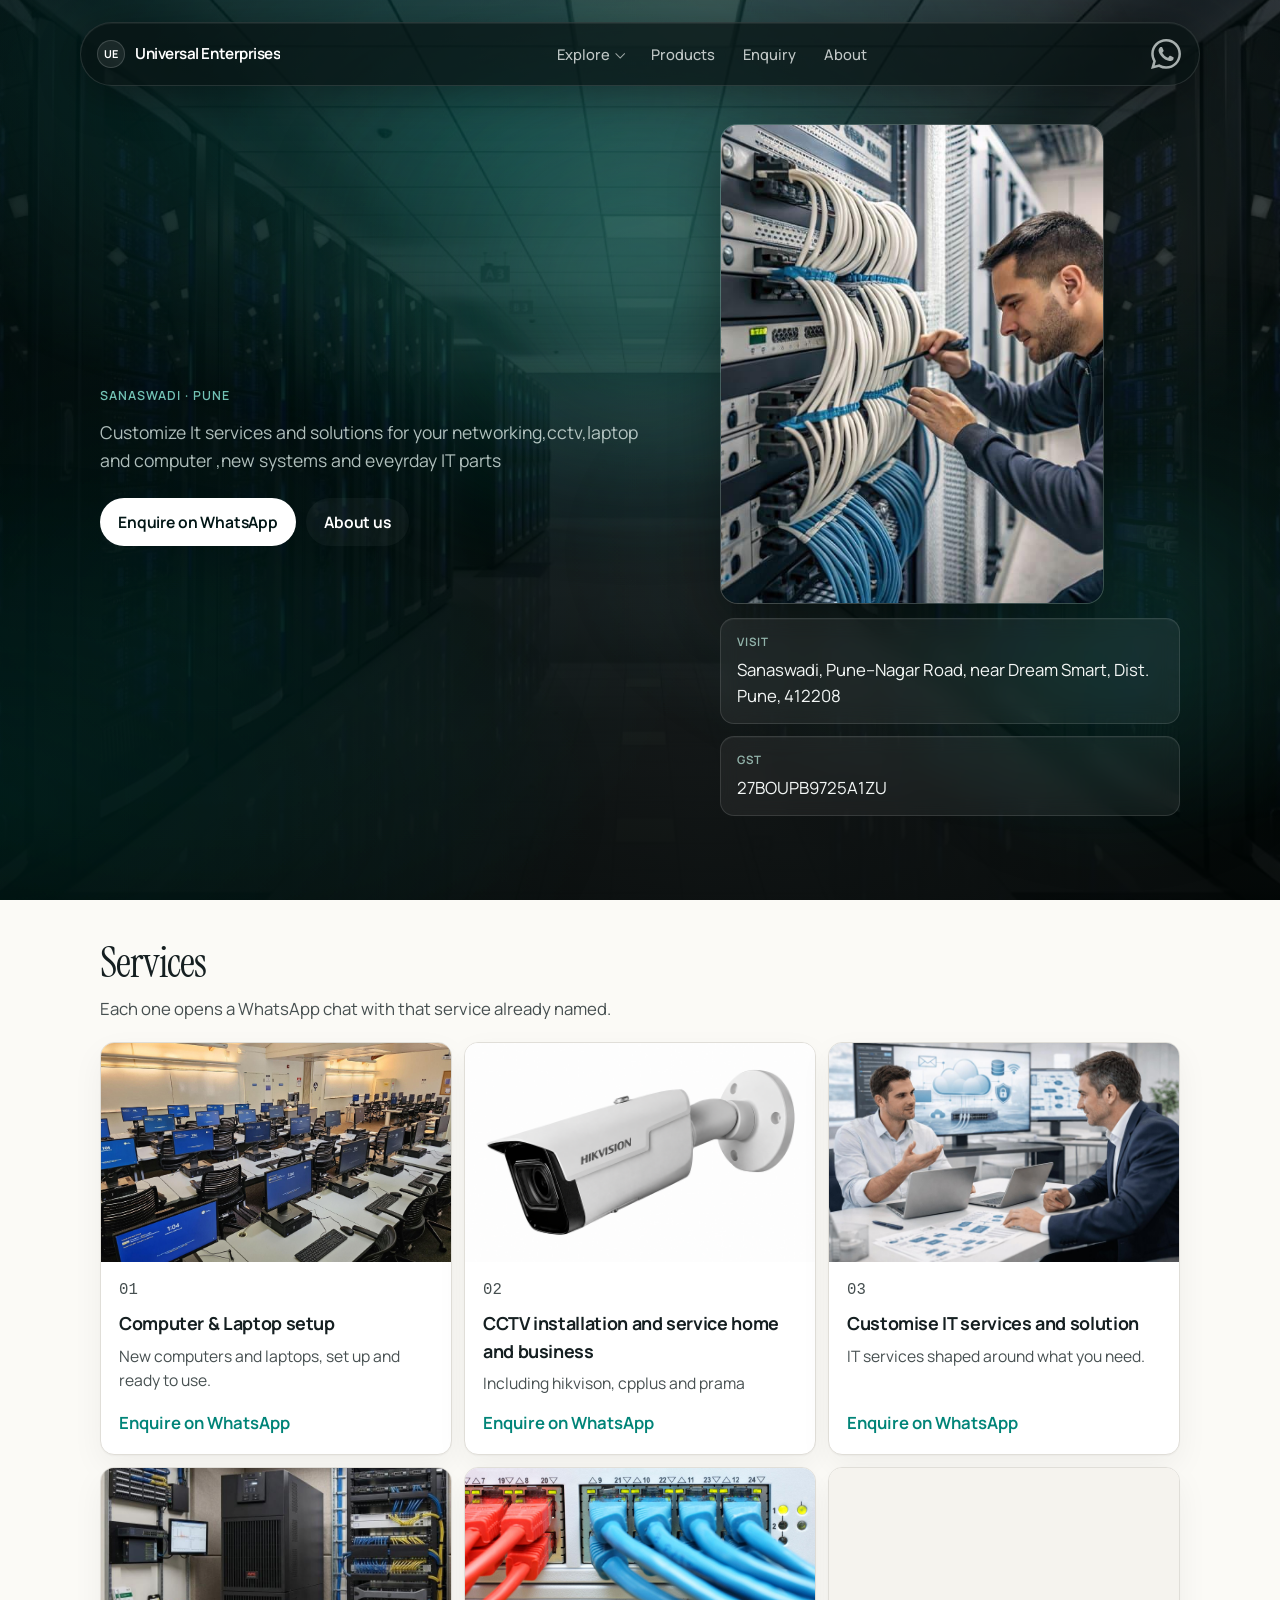
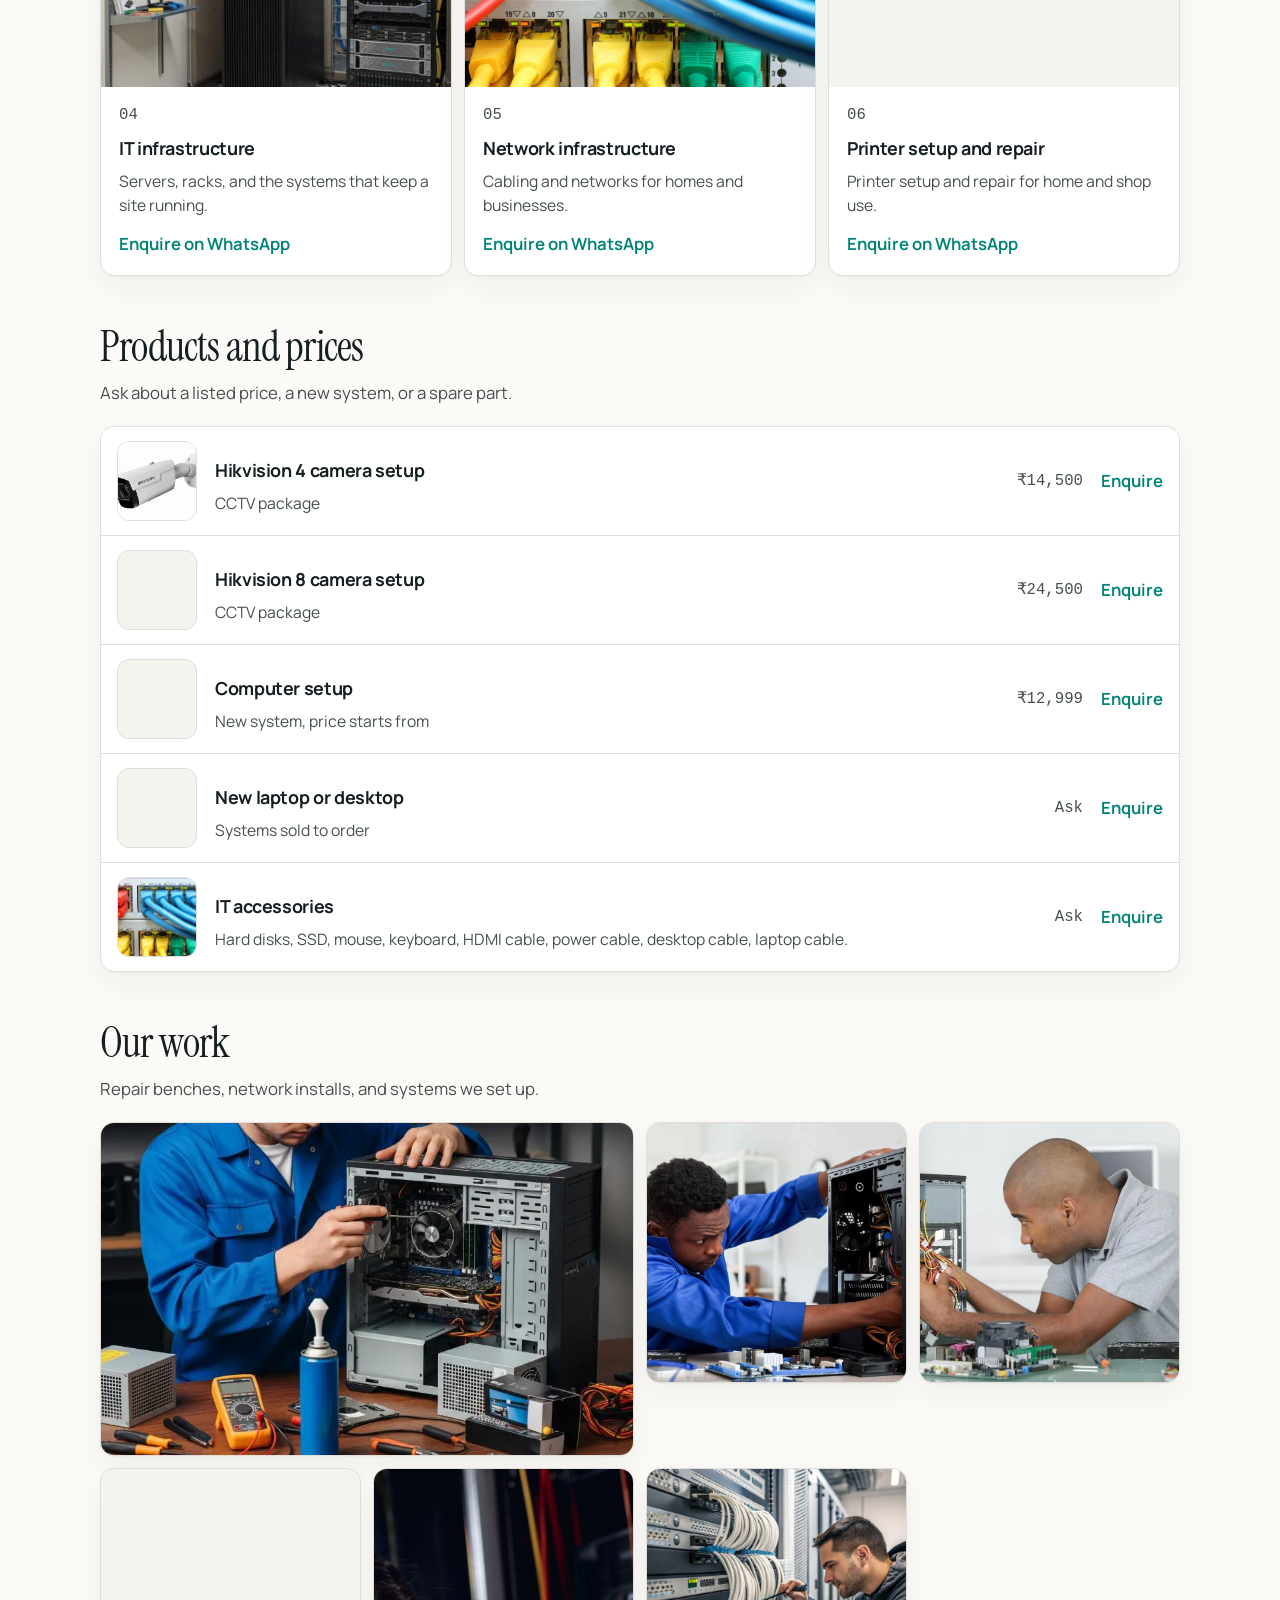
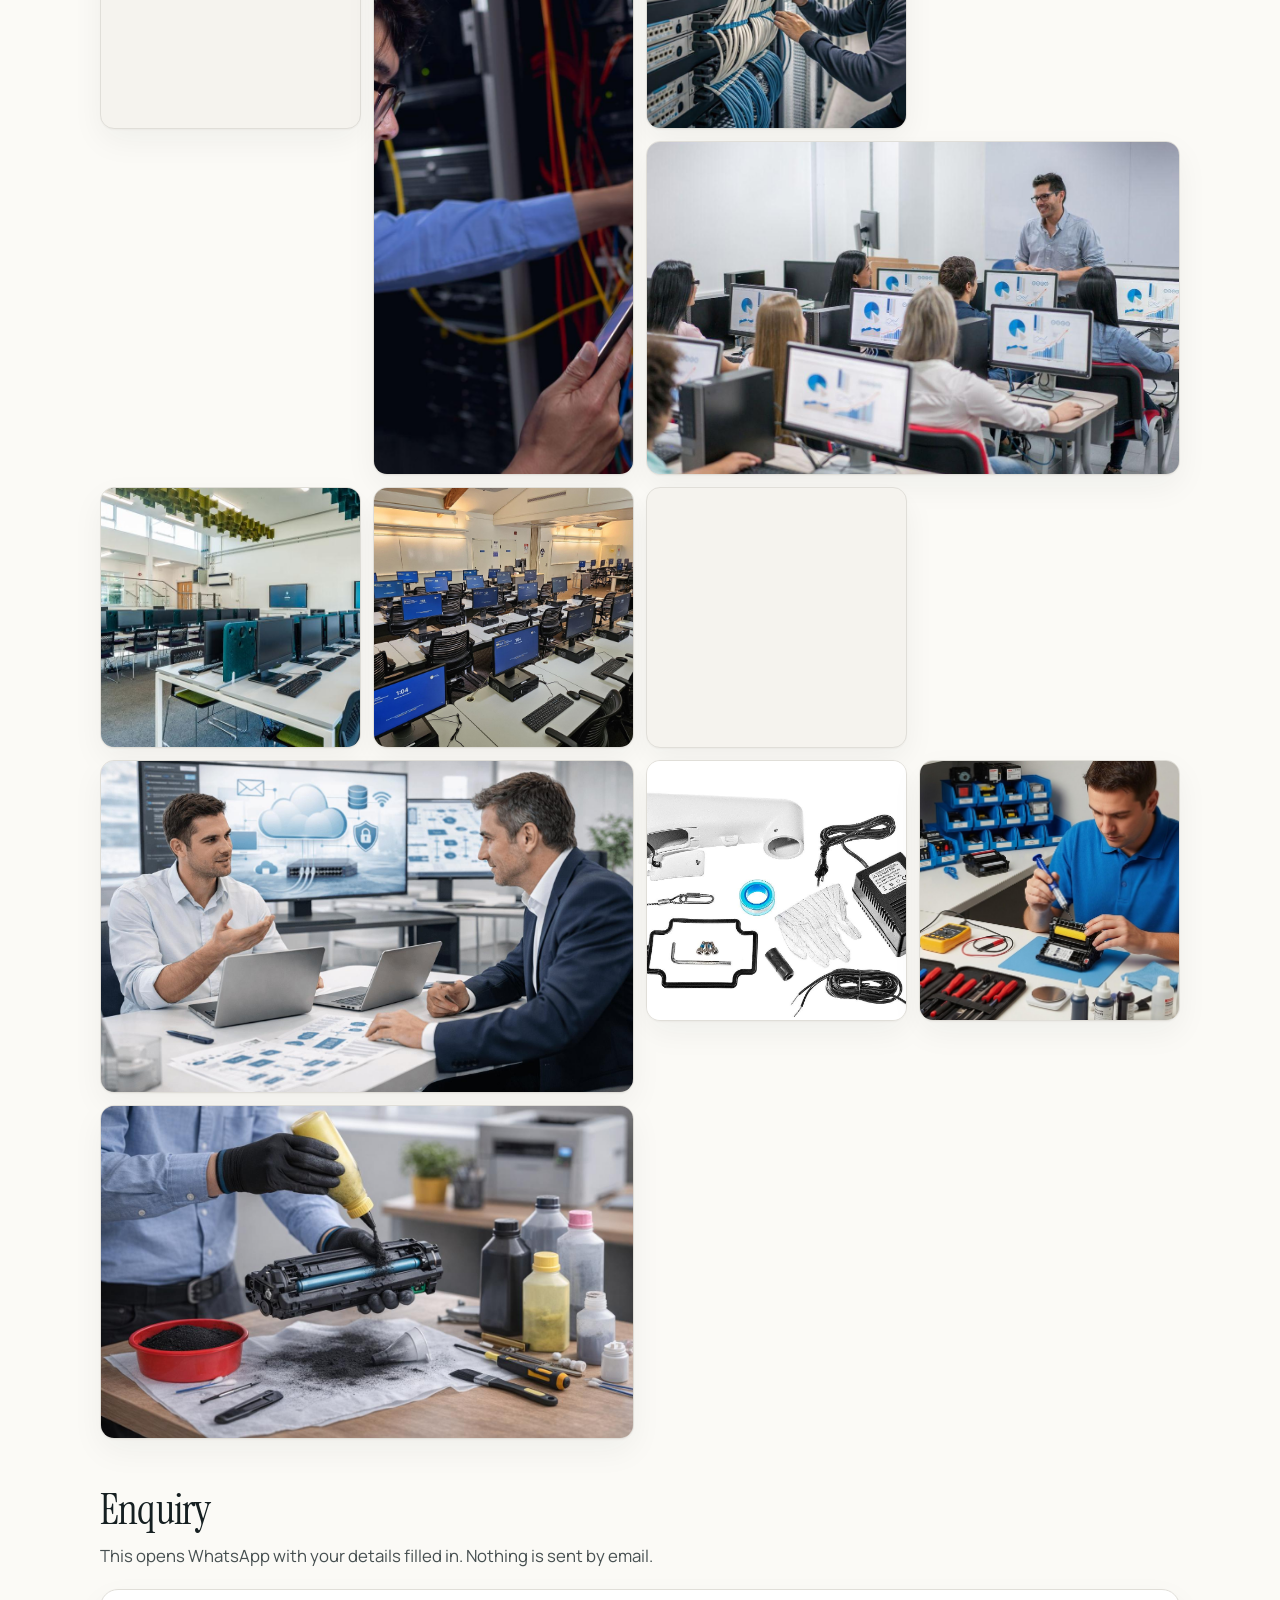
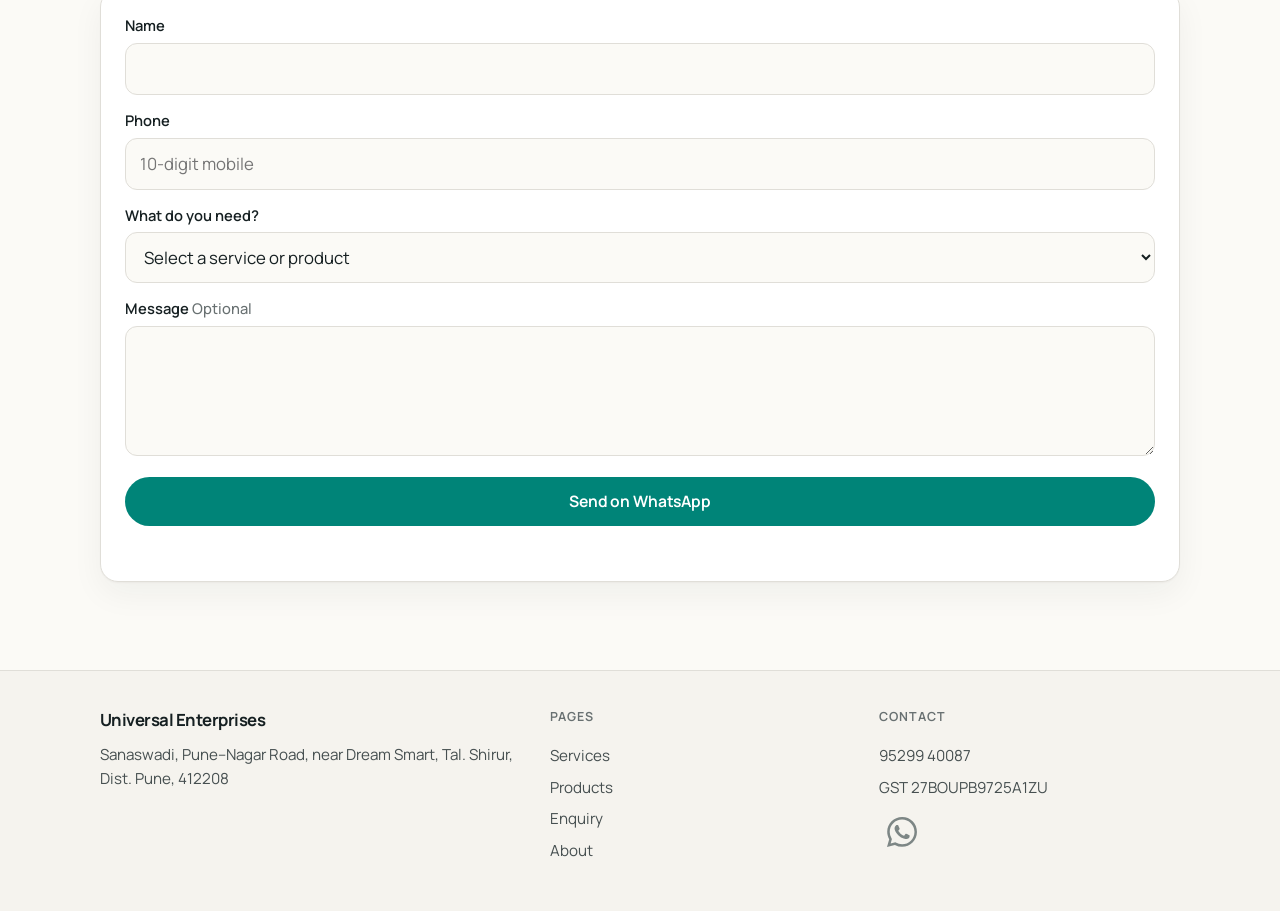
==== commit 3d2fa495: "Update images in about and index pages for improved service representation and consistency." ====
--- a/main/index.html
+++ b/main/index.html
@@ -96,7 +96,7 @@
             <dt>GST</dt>
             <dd>27BOUPB9725A1ZU</dd>
           </div>
-        </dl>5
+        </dl>
       </div>
     </section>
   </div>
@@ -111,7 +111,7 @@
         <li>
           <article class="card">
             <div class="card-media">
-              <img class="media-cover" src="img/img16.jpg" alt="Technician working on a laptop board" width="640" height="400" loading="lazy" decoding="async" />
+              <img class="media-cover" src="img/img11.jpg" alt="Rows of desktop computers set up in a lab" width="640" height="400" loading="lazy" decoding="async" />
             </div>
             <div class="card-body">
               <p class="index">01</p>
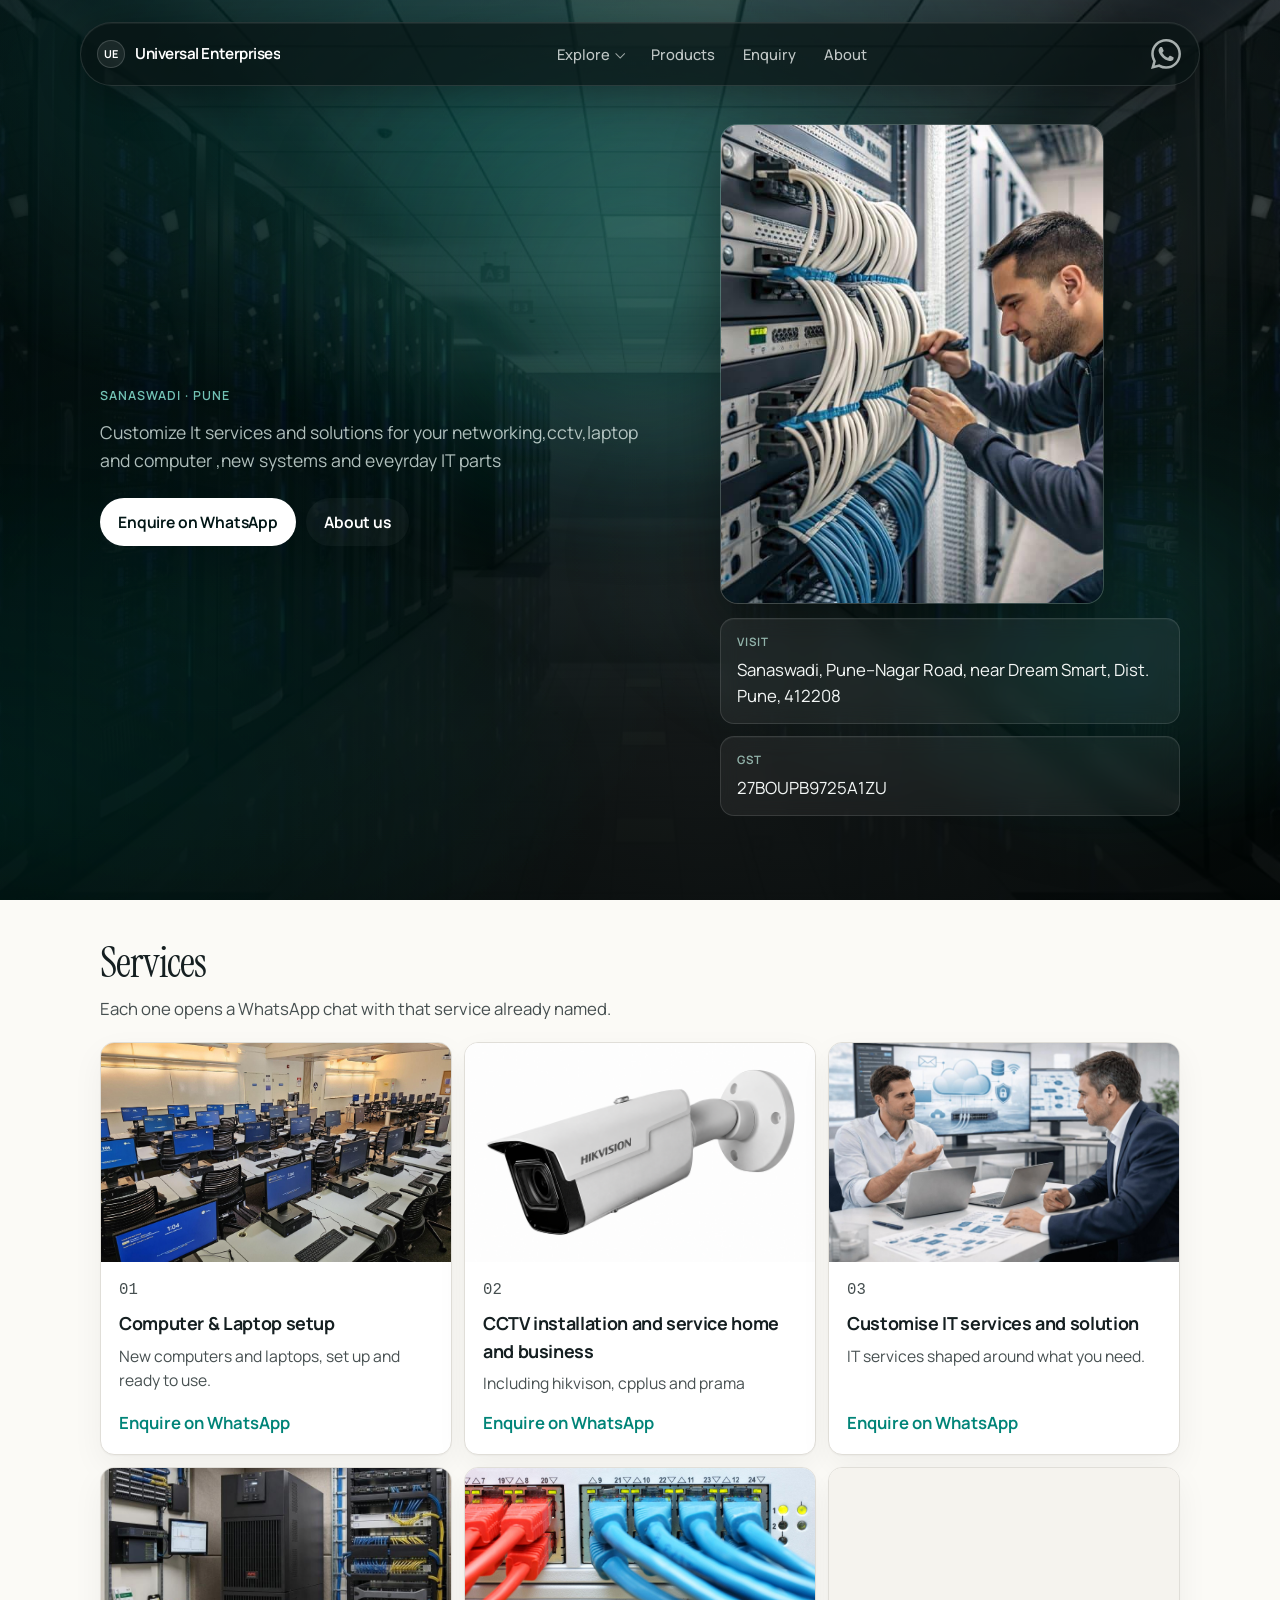
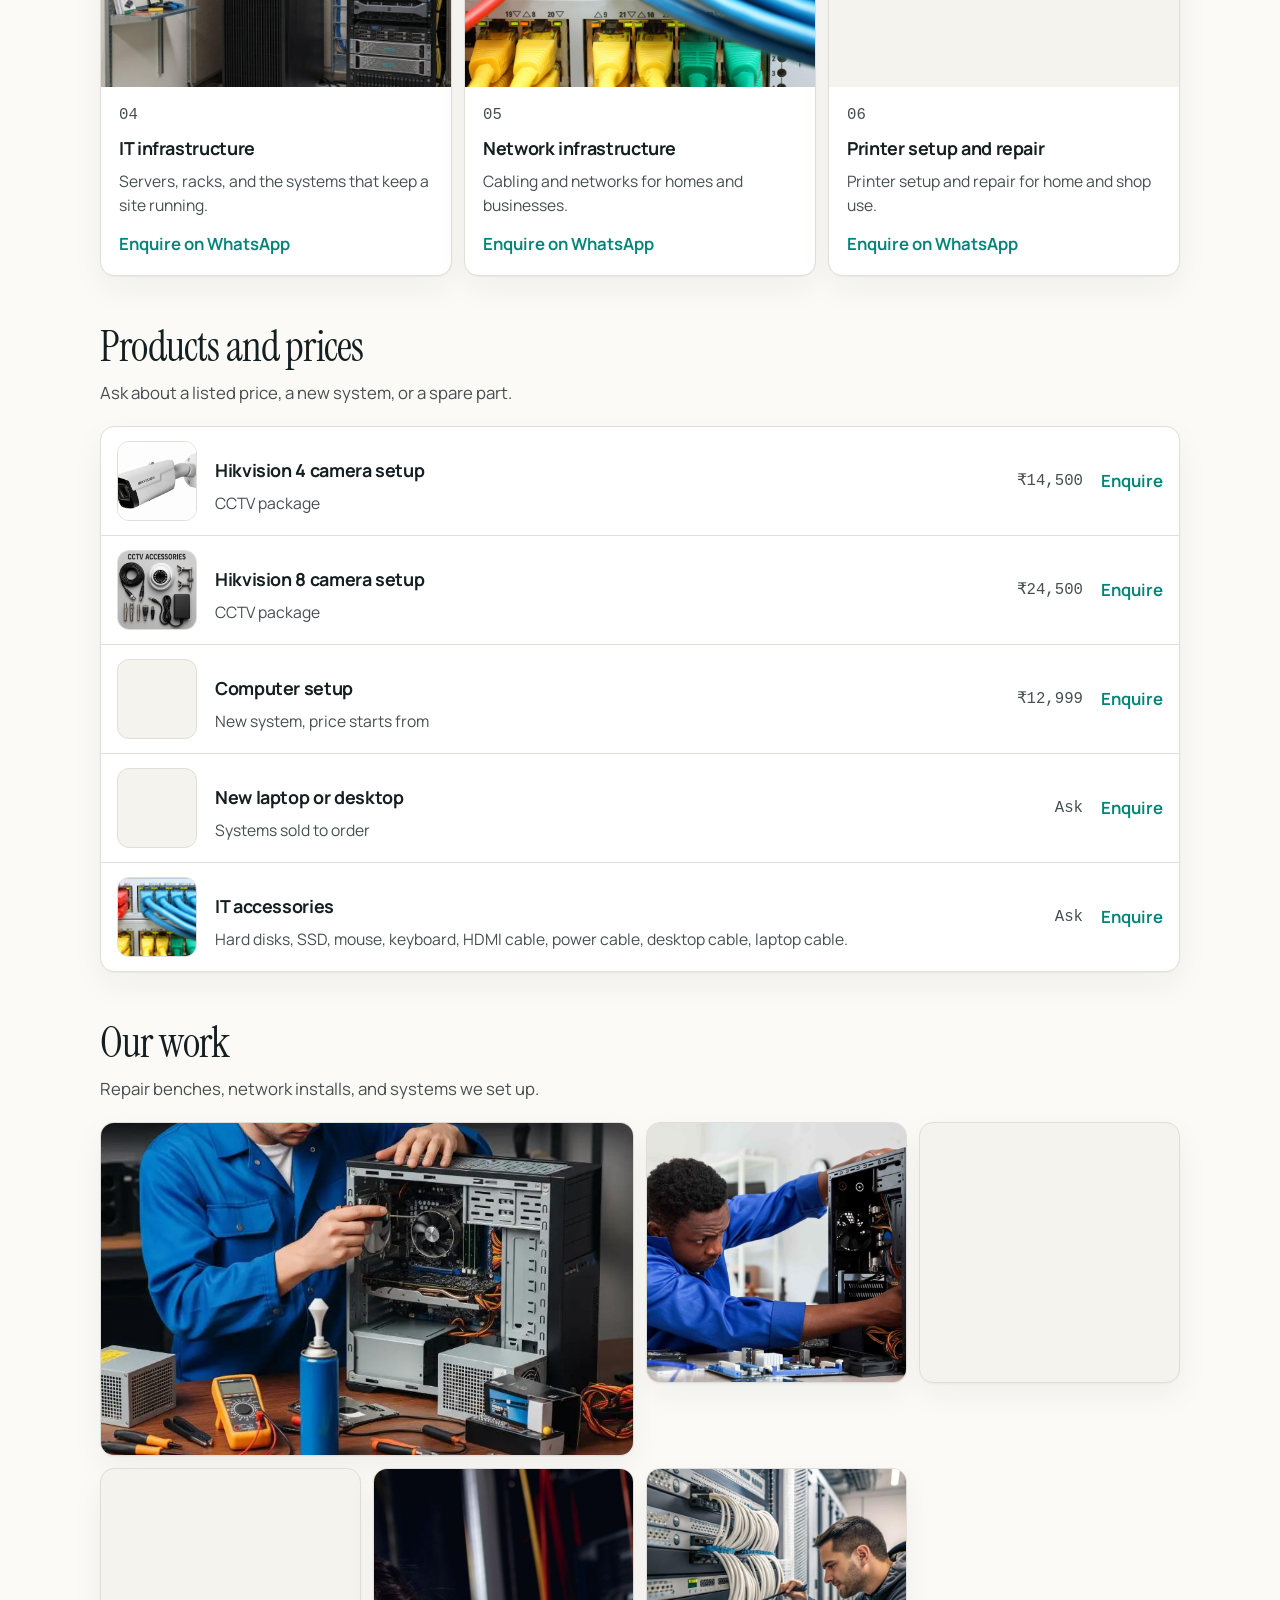
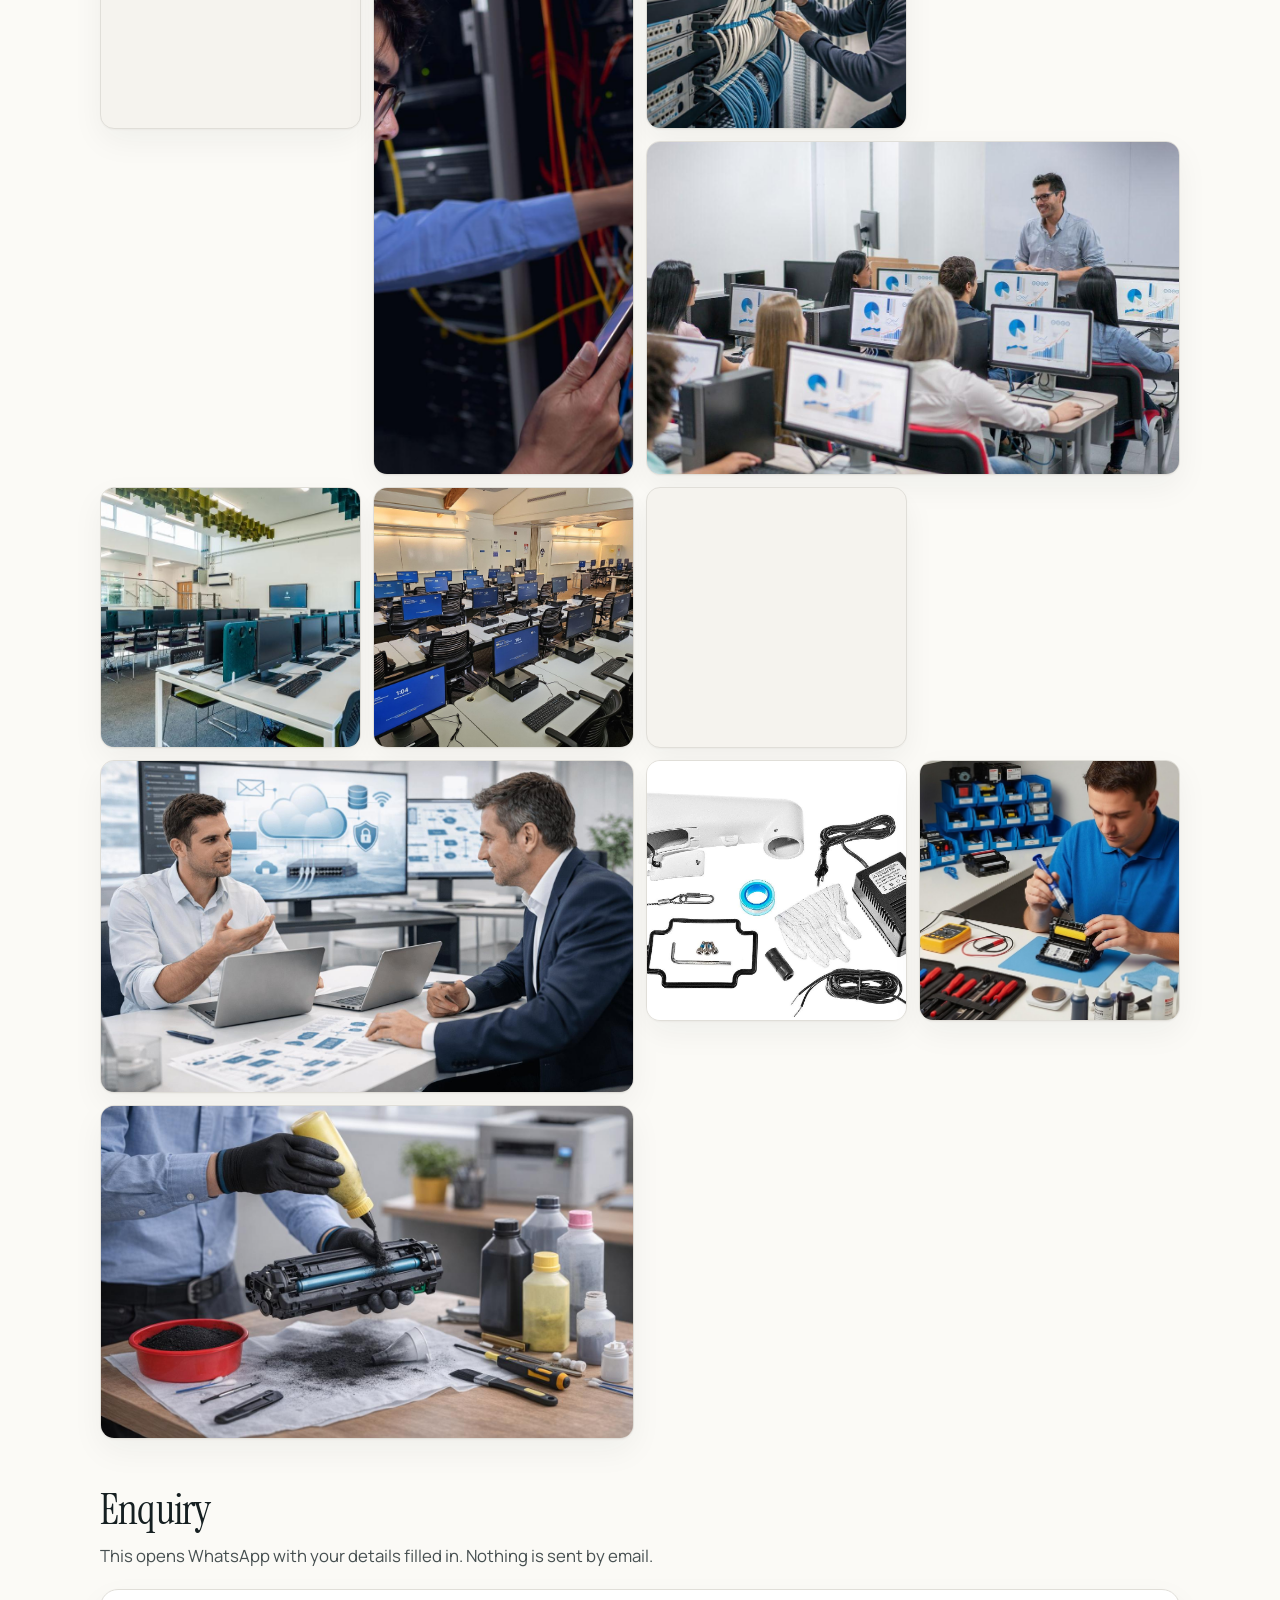
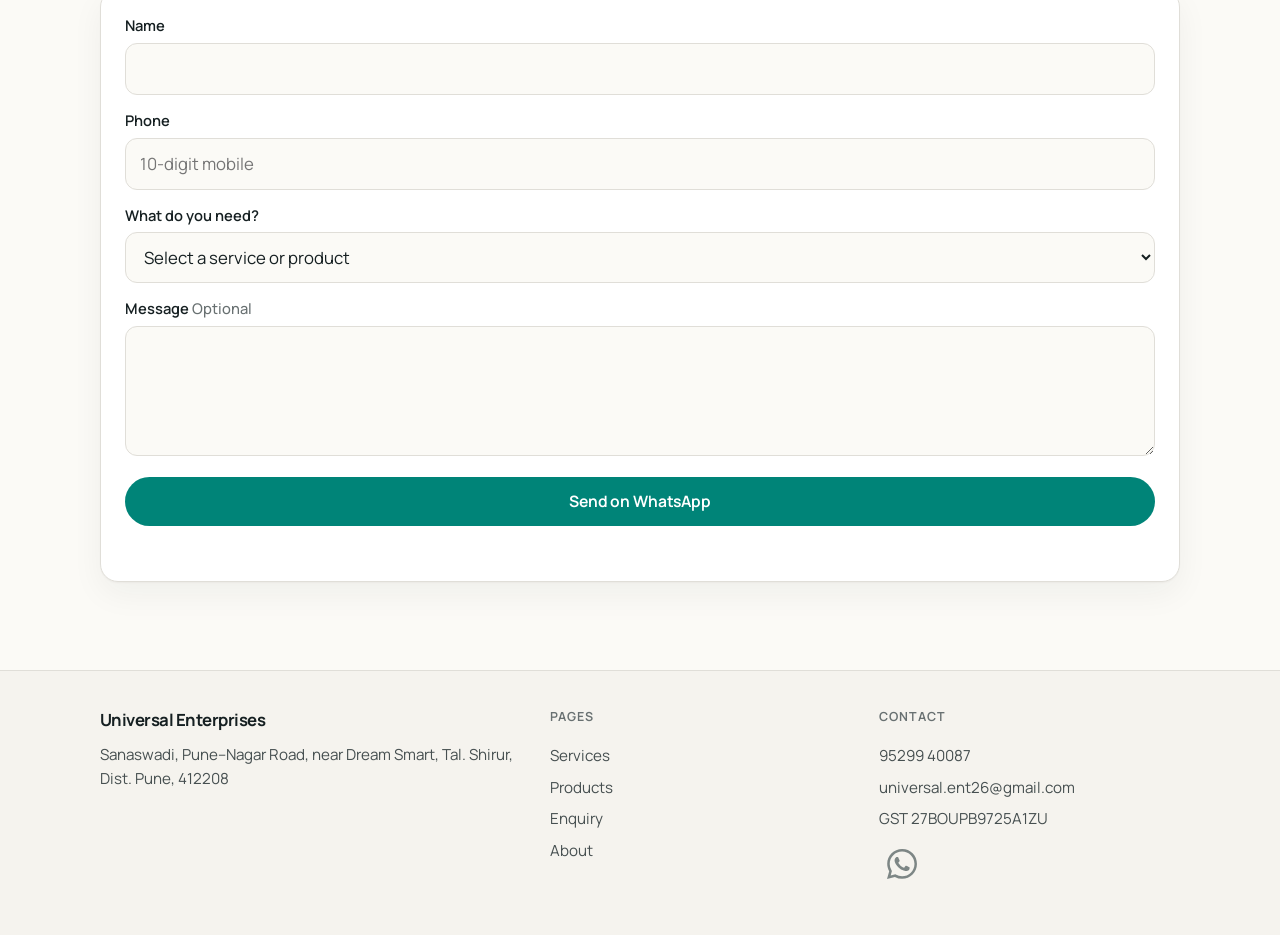
==== commit b4a4737f: "Enhance contact information on about and index pages by adding email address and updating enquiry in" ====
--- a/main/index.html
+++ b/main/index.html
@@ -368,6 +368,7 @@
       <div class="footer-col">
         <h3>Contact</h3>
         <a href="tel:+919529940087">95299 40087</a>
+        <a href="mailto:universal.ent26@gmail.com">universal.ent26@gmail.com</a>
         <p>GST 27BOUPB9725A1ZU</p>
         <button type="button" class="btn btn-wa-mark footer-wa" data-wa="general" aria-label="WhatsApp">
           <svg viewBox="0 0 24 24" aria-hidden="true" focusable="false">
--- a/main/styles.css
+++ b/main/styles.css
@@ -1462,6 +1462,11 @@
 
 .footer-col a:hover { color: var(--ink); }
 
+.footer-col a[href^="mailto:"],
+.meta-card a[href^="mailto:"] {
+  overflow-wrap: anywhere;
+}
+
 .float-wa {
   position: fixed;
   right: 16px;
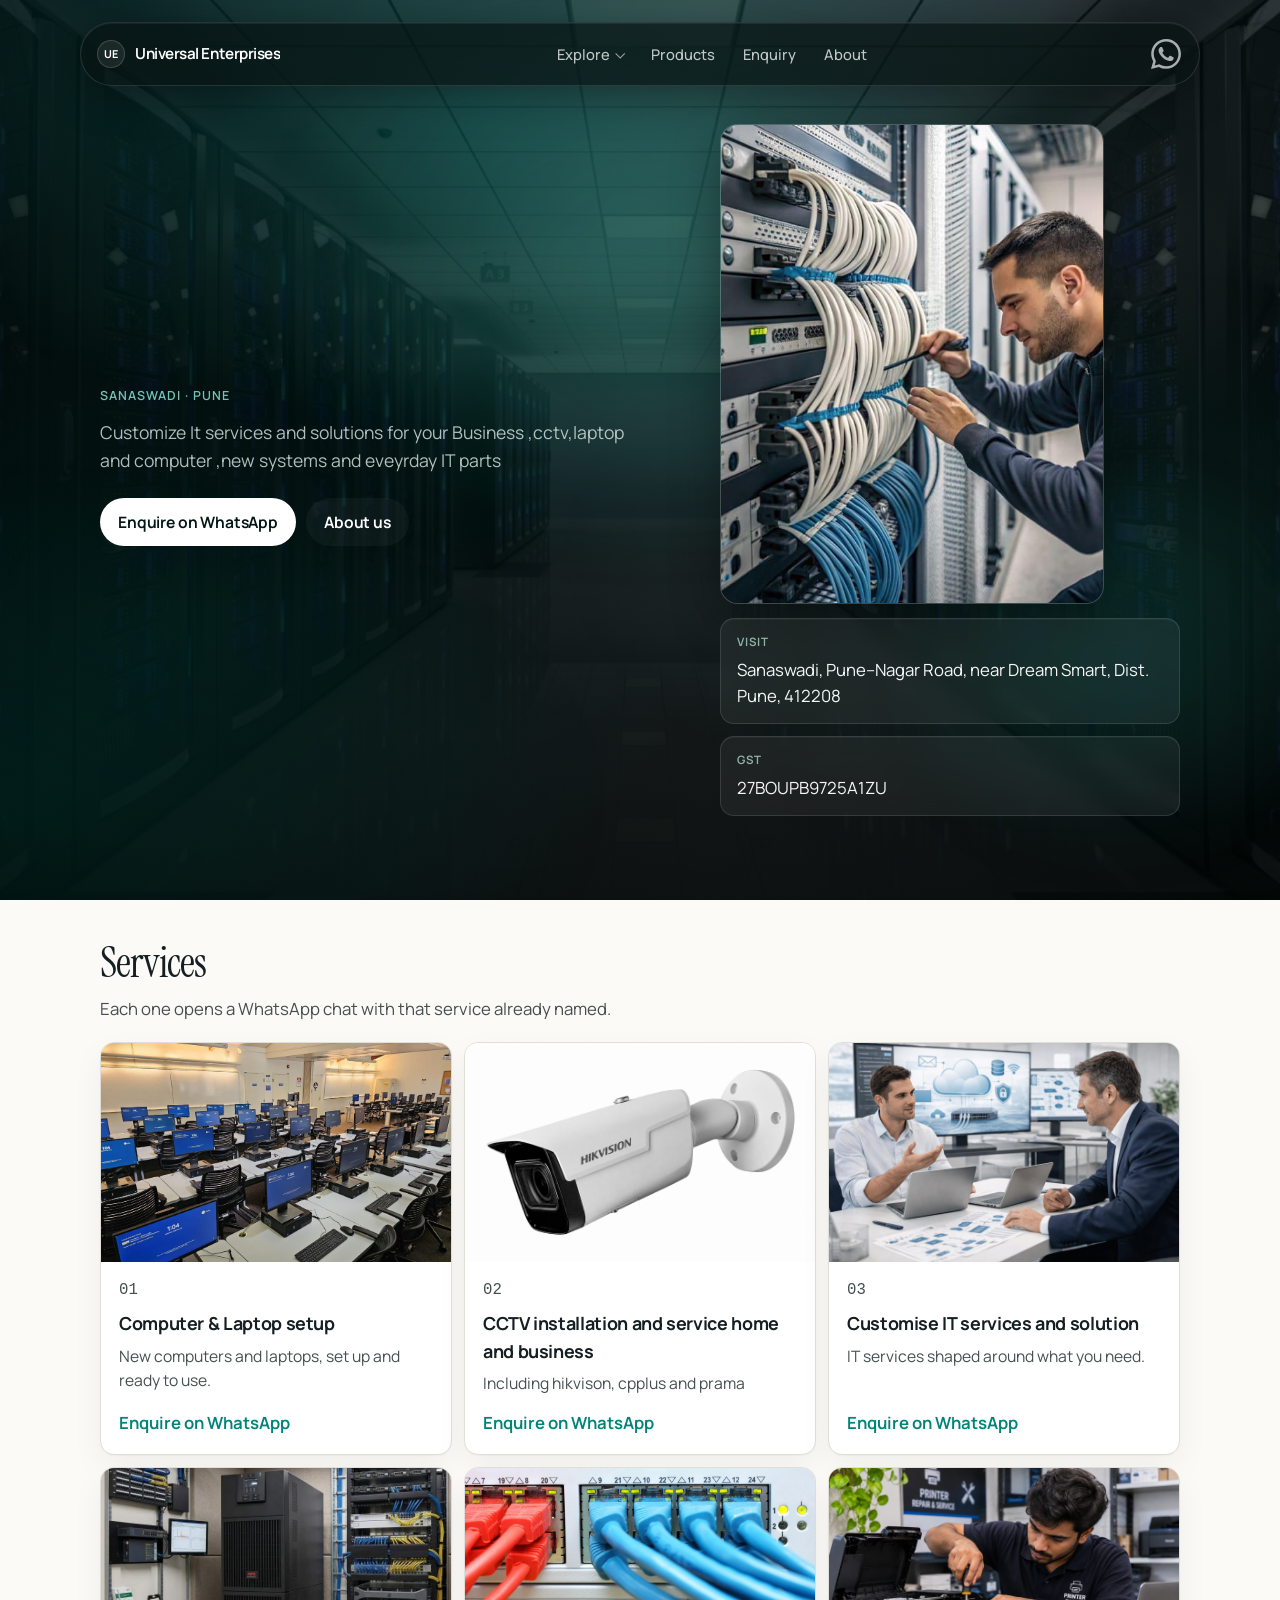
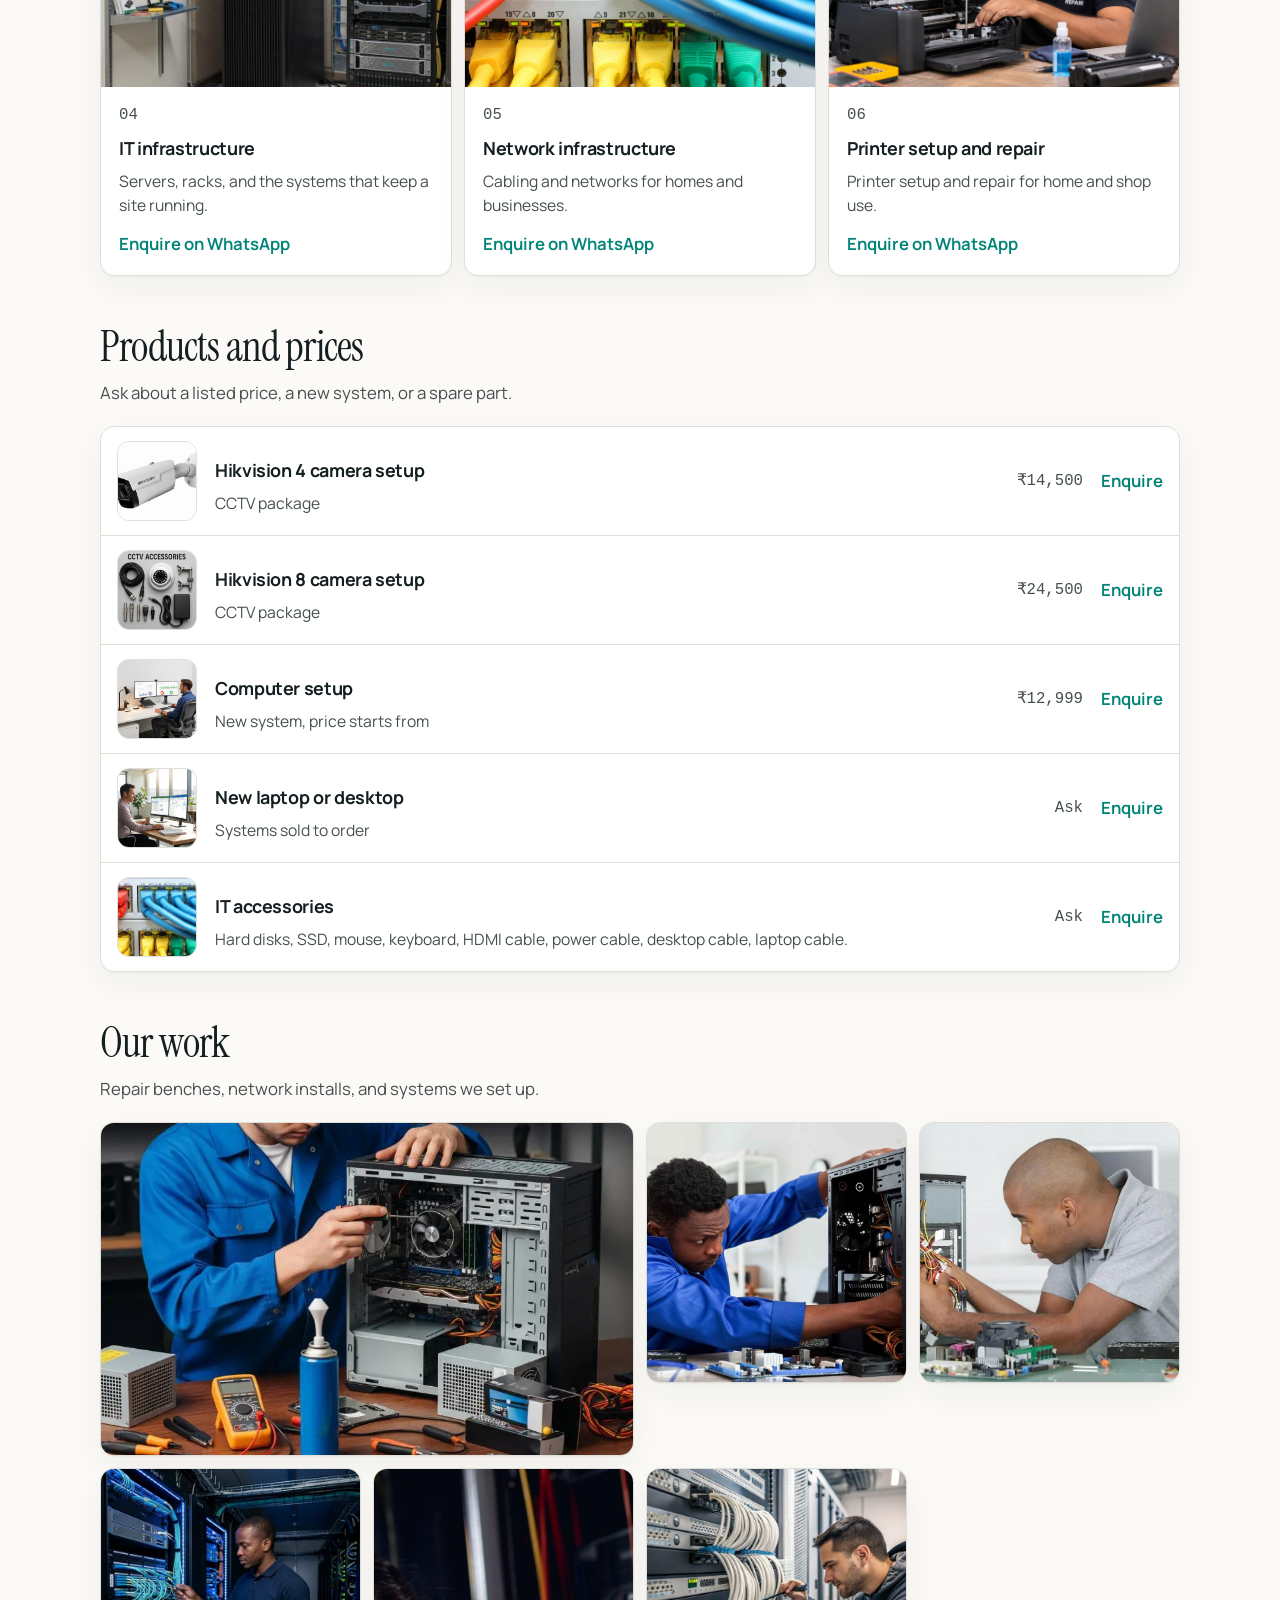
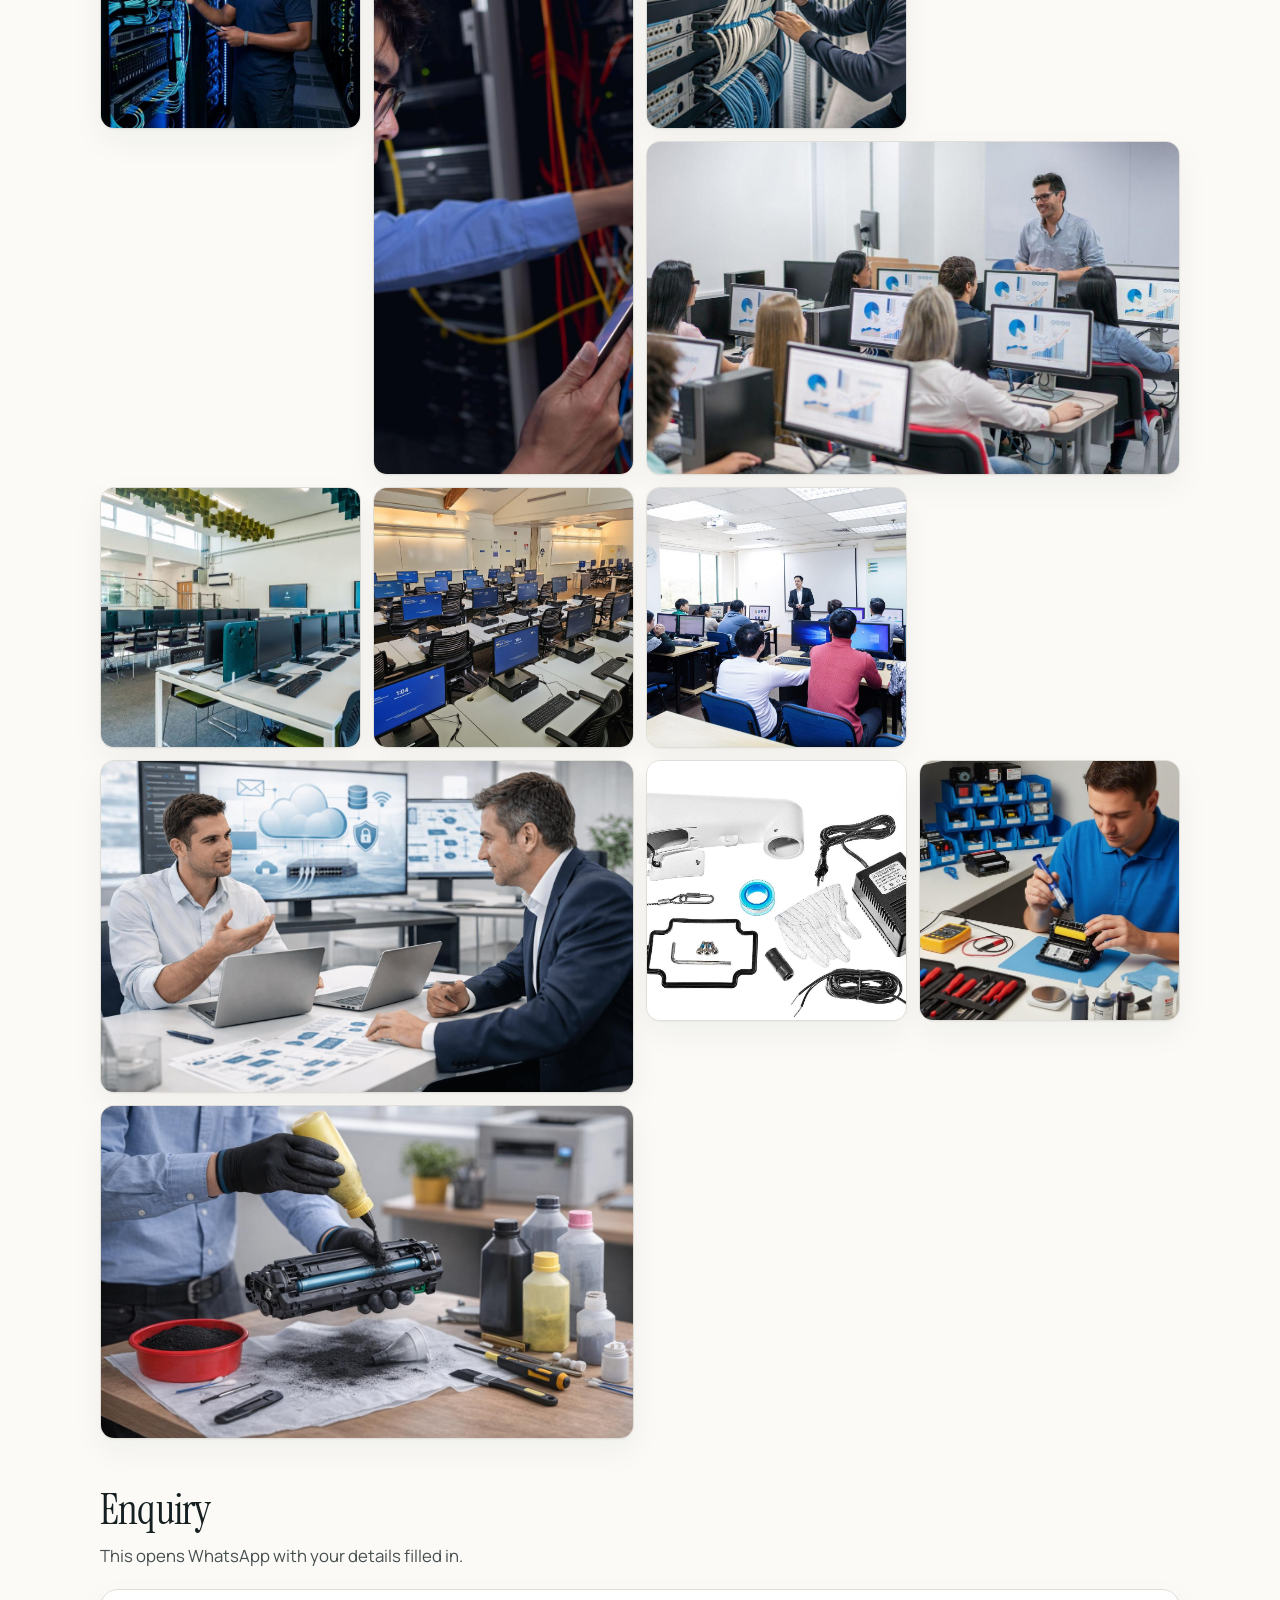
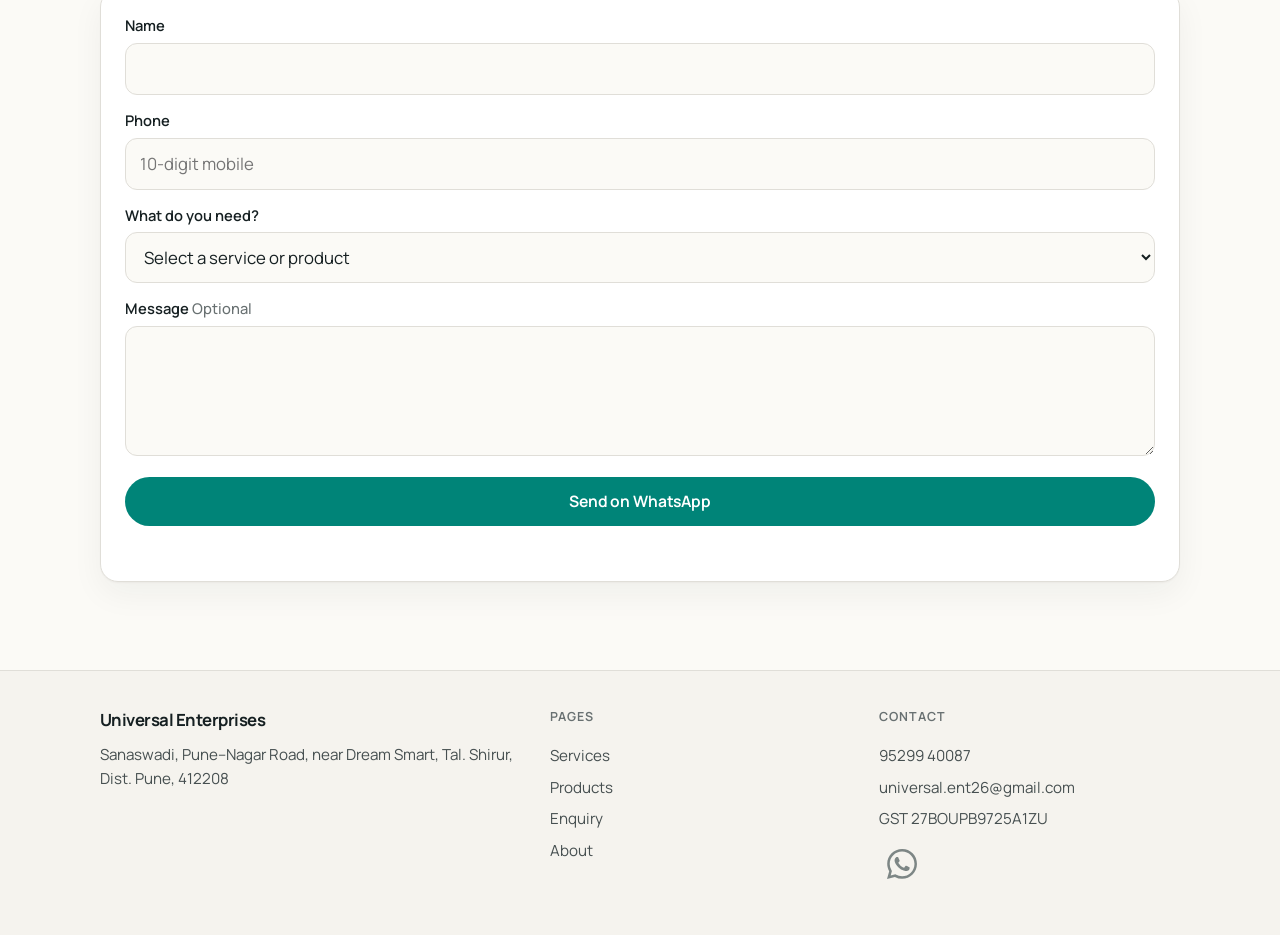
==== commit 6fa0fb23: "Revise service descriptions on about and index pages for clarity, emphasizing IT services and soluti" ====
--- a/main/index.html
+++ b/main/index.html
@@ -77,7 +77,7 @@
     <section class="hero" id="top">
       <div class="hero-copy">
         <p class="eyebrow">Sanaswadi · Pune</p>
-        <p class="lede">Customize It services and solutions for your networking,cctv,laptop and computer ,new systems and eveyrday IT parts</p>
+        <p class="lede">Customize It services and solutions for your Business ,cctv,laptop and computer ,new systems and eveyrday IT parts</p>
         <div class="hero-actions">
           <a class="btn btn-light" href="#enquiry">Enquire on WhatsApp</a>
           <a class="btn btn-ghost-light" href="about.html">About us</a>
@@ -307,7 +307,7 @@
     <section class="block enquiry-wrap" id="enquiry" aria-labelledby="enquiry-title">
       <div class="block-head">
         <h2 id="enquiry-title">Enquiry</h2>
-        <p>This opens WhatsApp with your details filled in. Nothing is sent by email.</p>
+        <p>This opens WhatsApp with your details filled in. </p>
       </div>
       <form id="enquiry-form" class="enquiry-form" novalidate>
         <div class="field">
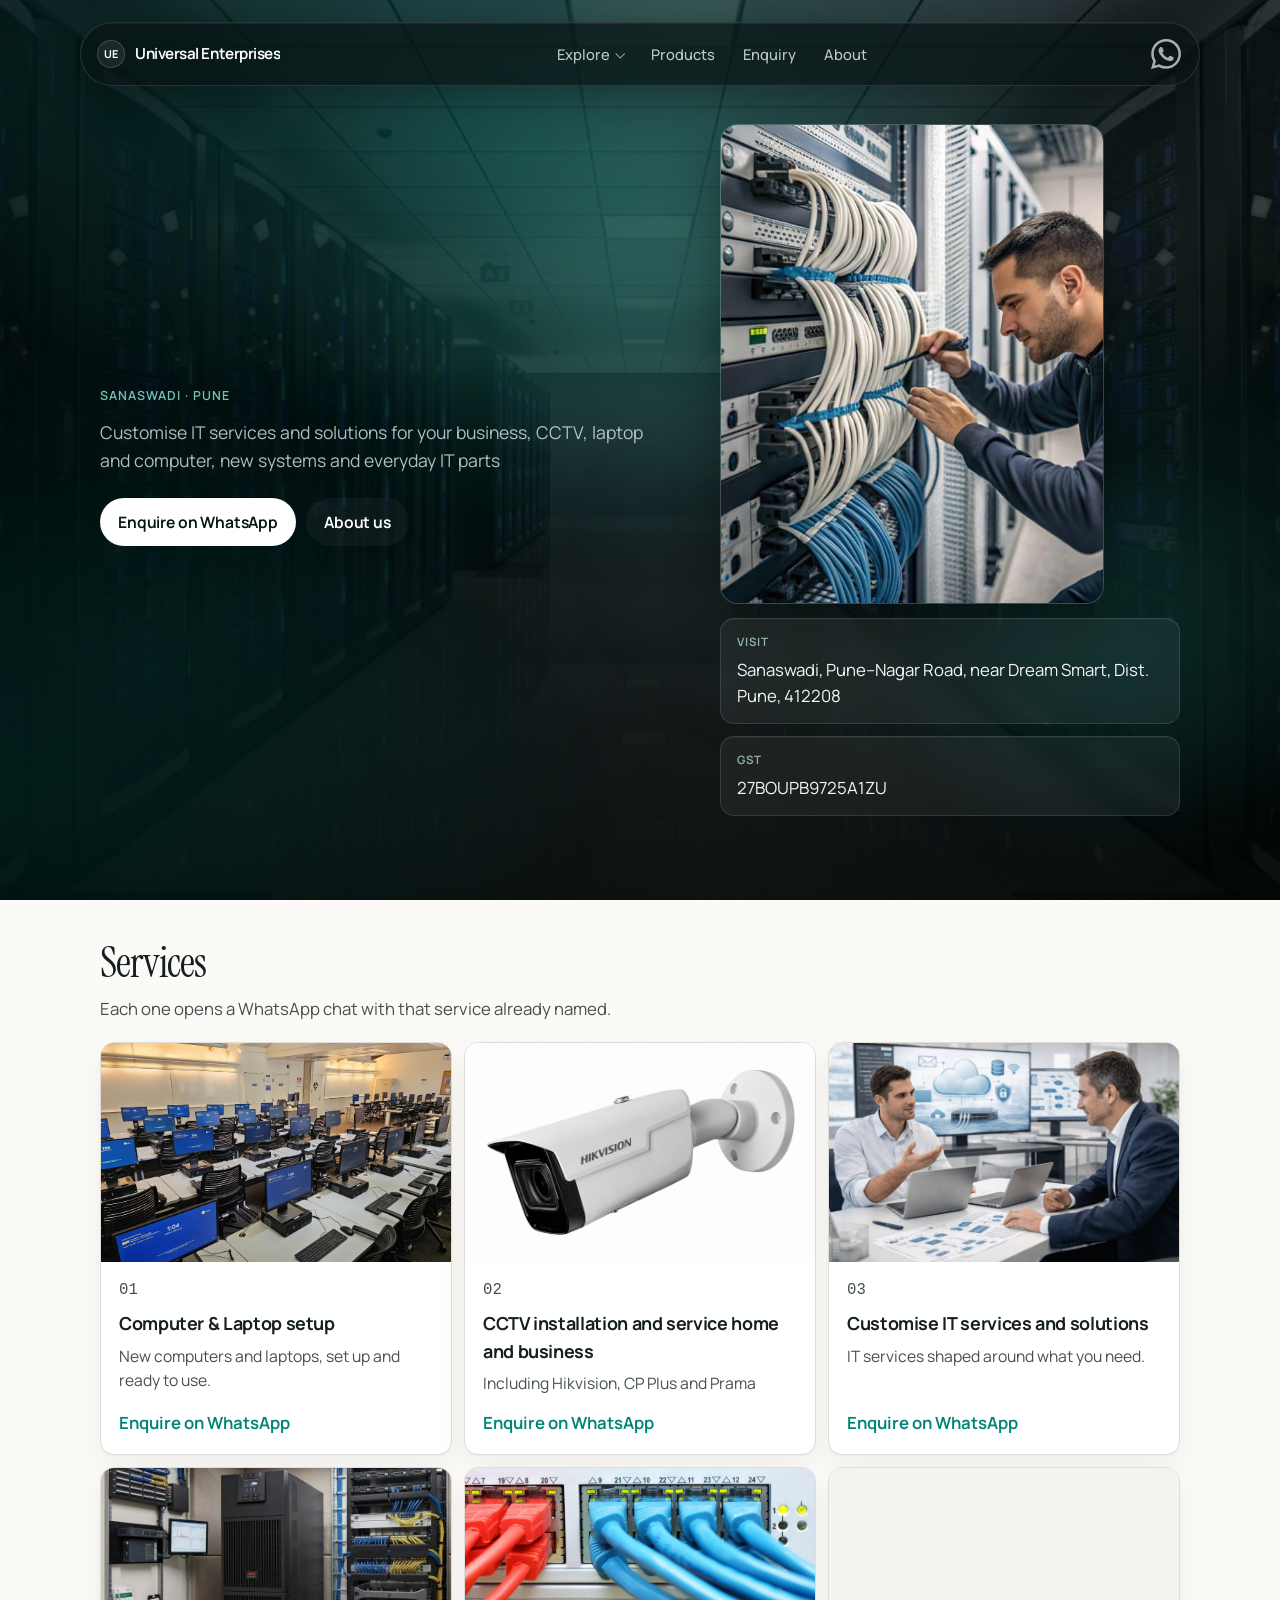
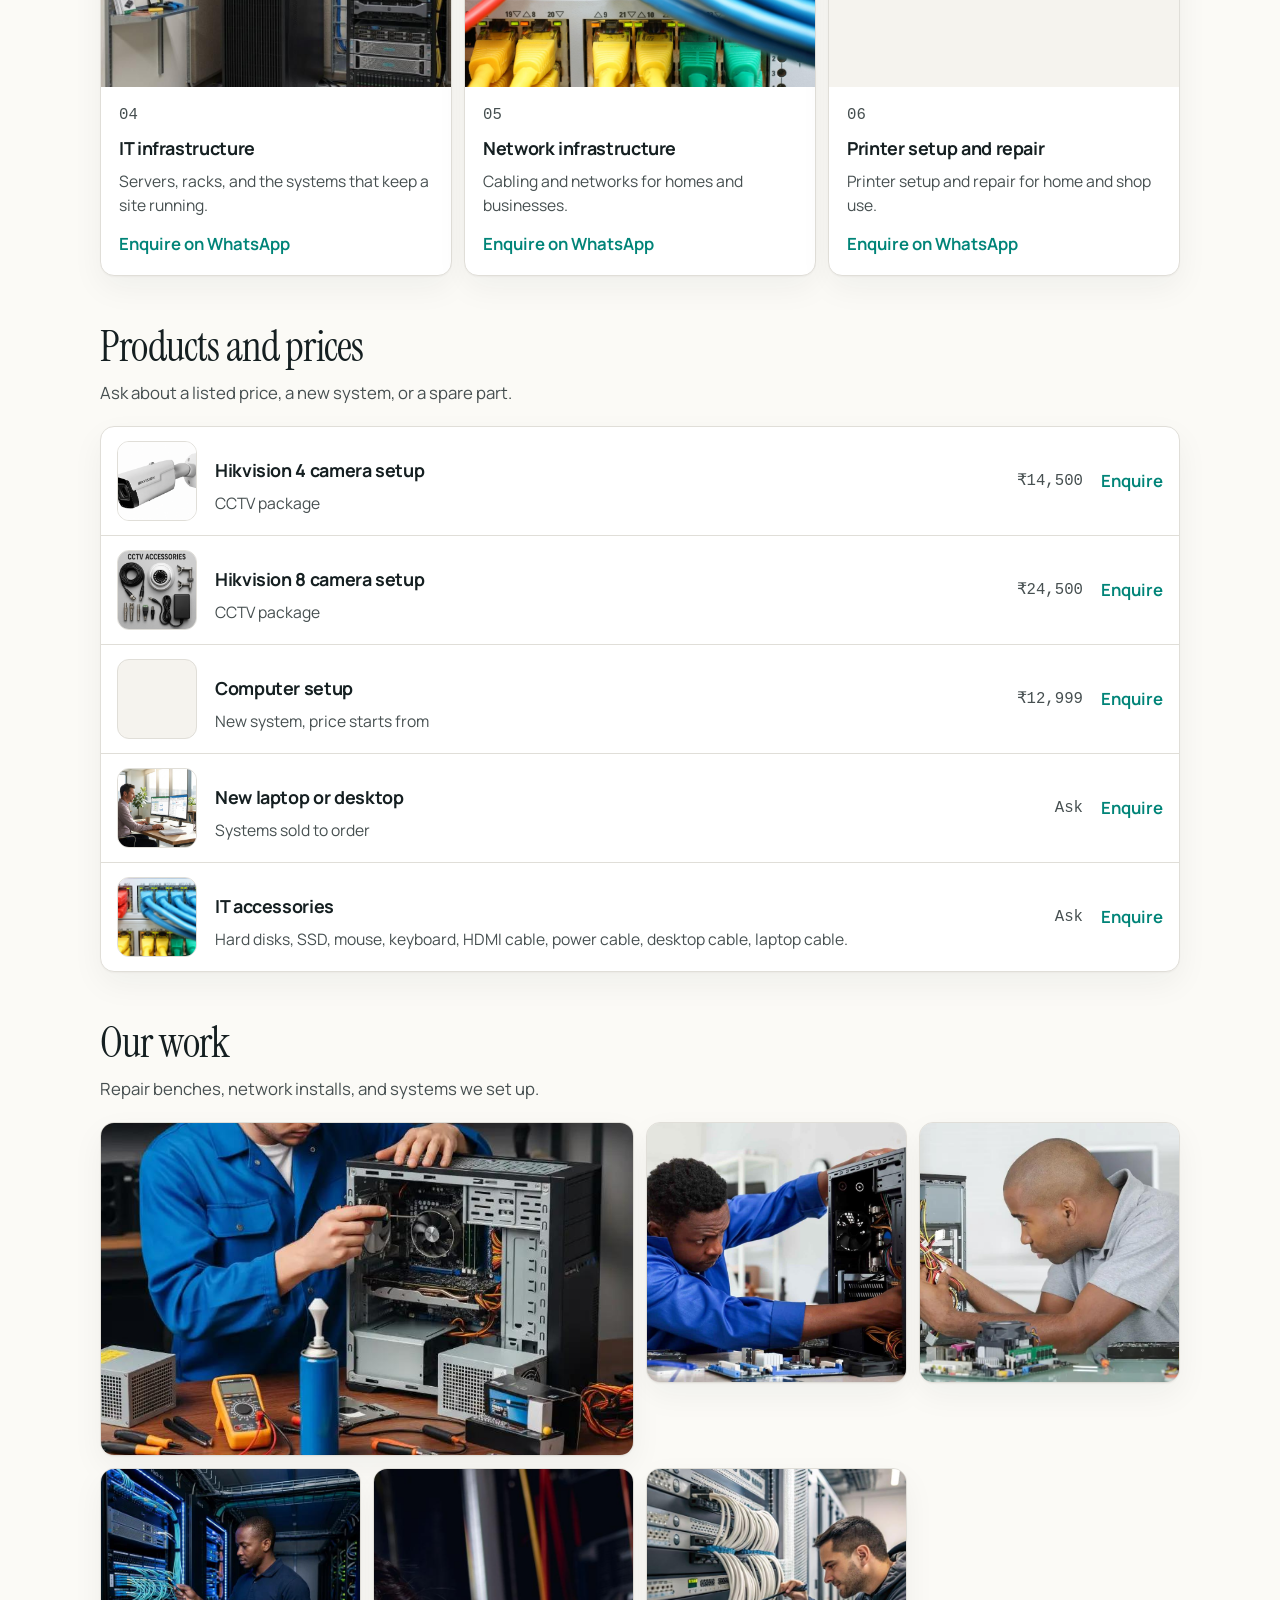
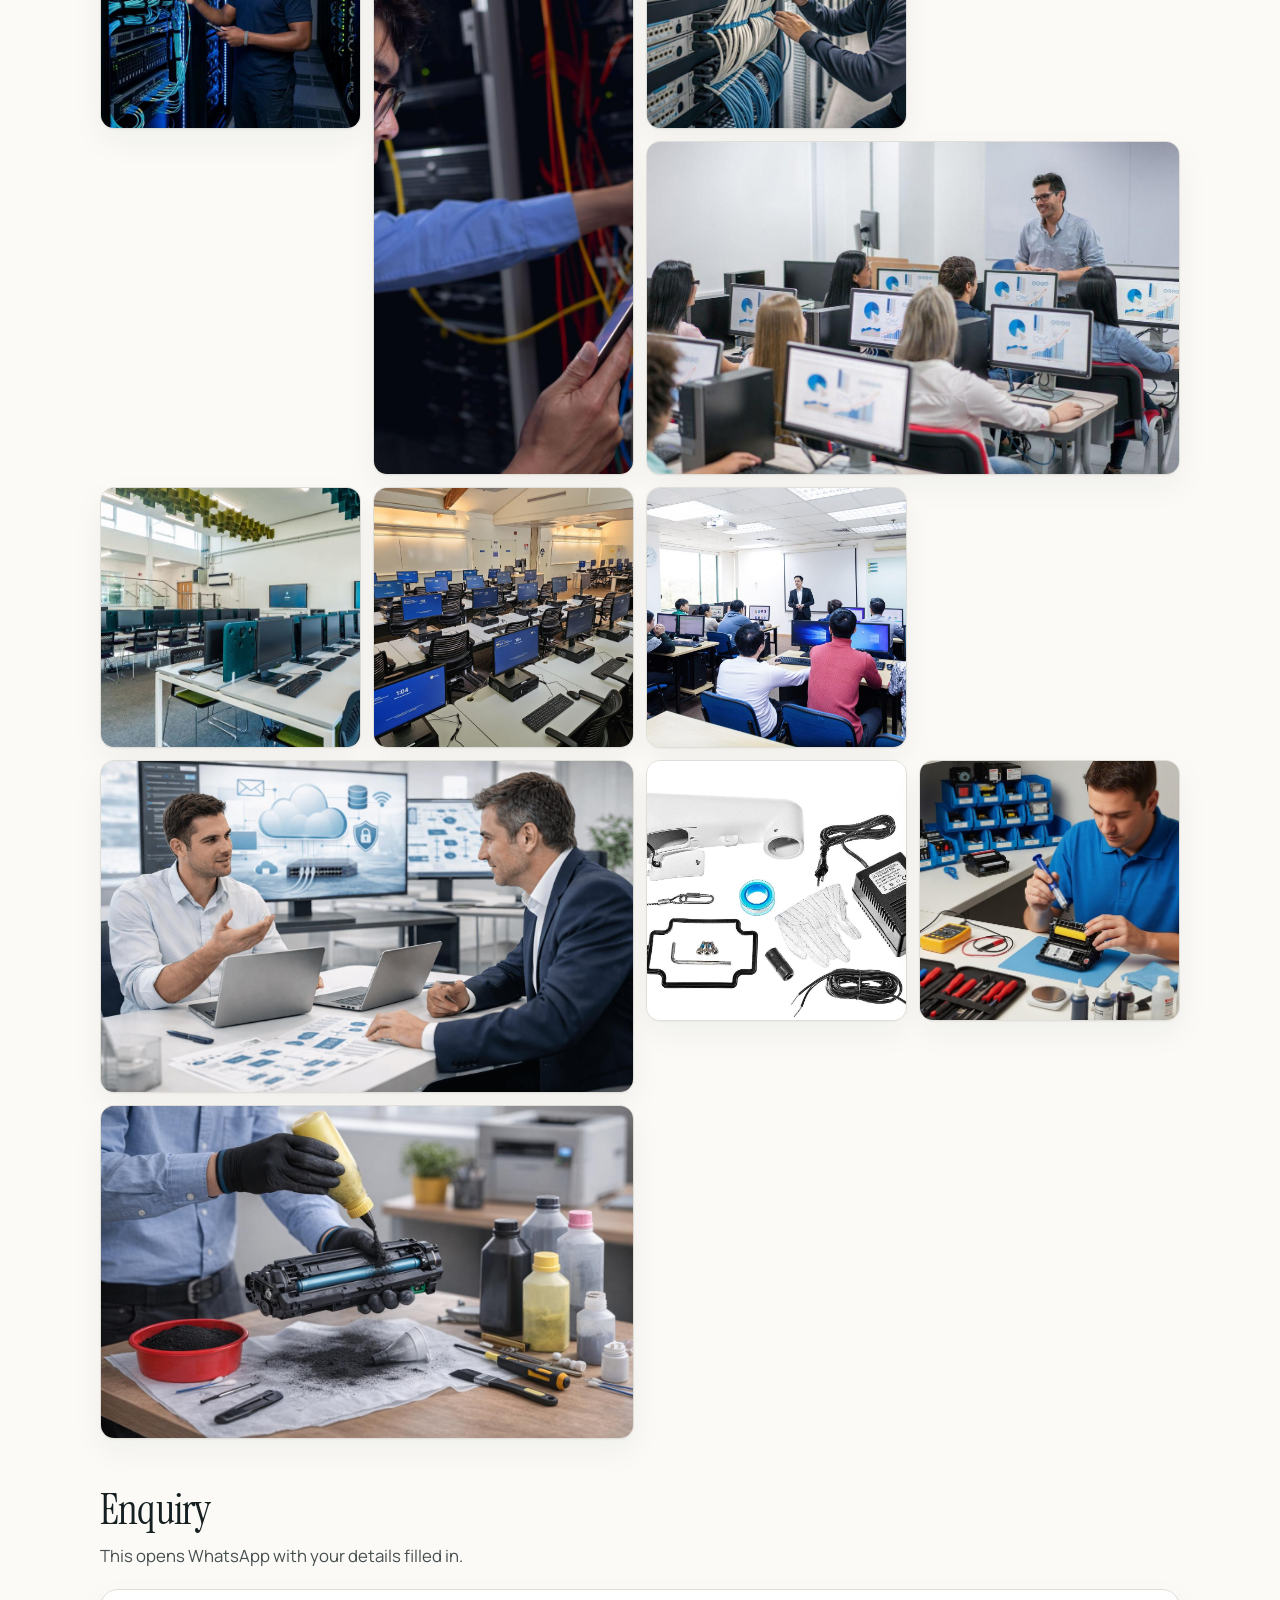
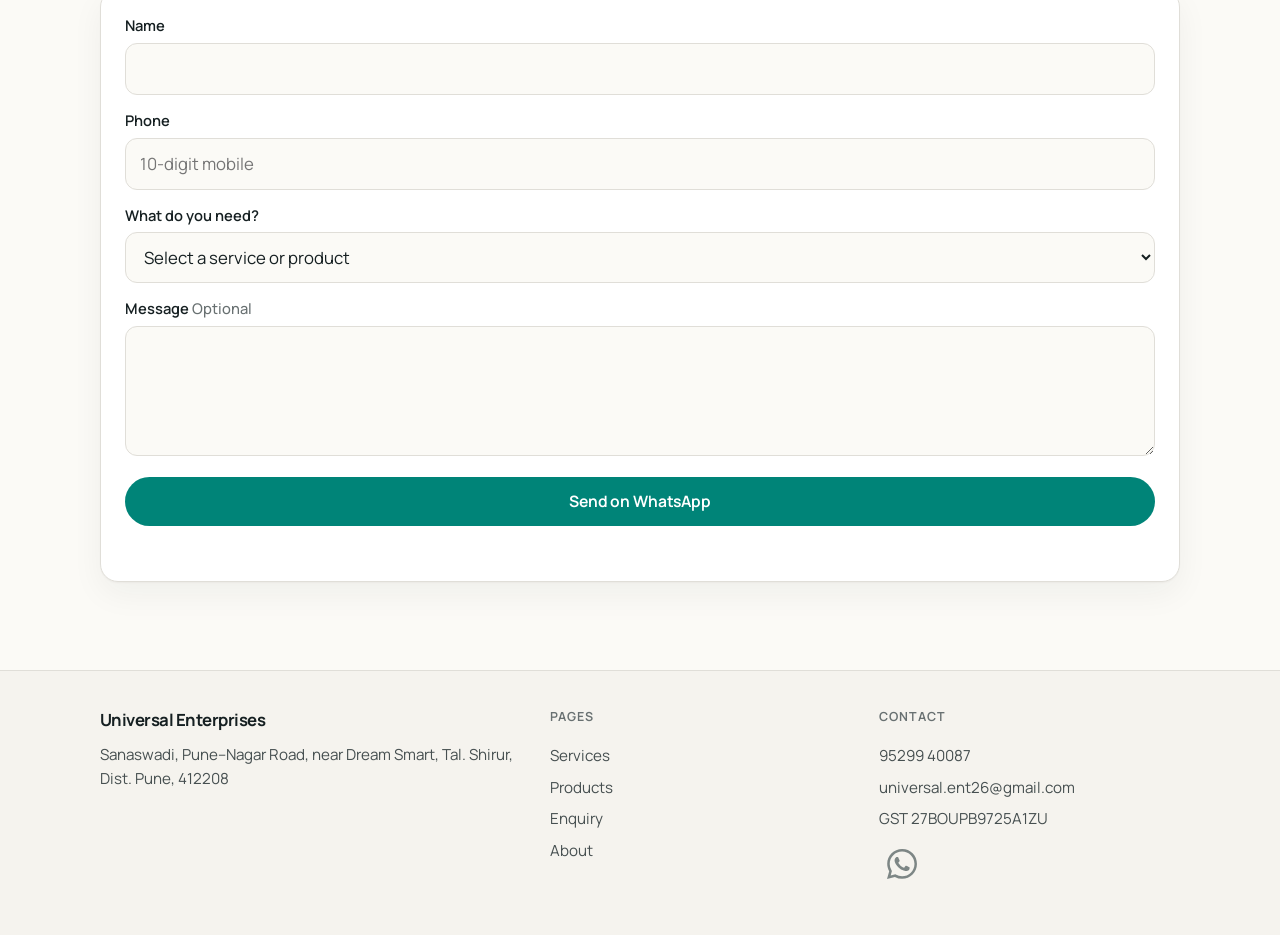
==== commit 00459699: "Refine service descriptions and correct capitalization on about and index pages for consistency. Upd" ====
--- a/main/index.html
+++ b/main/index.html
@@ -77,7 +77,7 @@
     <section class="hero" id="top">
       <div class="hero-copy">
         <p class="eyebrow">Sanaswadi · Pune</p>
-        <p class="lede">Customize It services and solutions for your Business ,cctv,laptop and computer ,new systems and eveyrday IT parts</p>
+        <p class="lede">Customise IT services and solutions for your business, CCTV, laptop and computer, new systems and everyday IT parts</p>
         <div class="hero-actions">
           <a class="btn btn-light" href="#enquiry">Enquire on WhatsApp</a>
           <a class="btn btn-ghost-light" href="about.html">About us</a>
@@ -129,7 +129,7 @@
             <div class="card-body">
               <p class="index">02</p>
               <h3>CCTV installation and service home and business</h3>
-              <p>Including hikvison, cpplus and prama</p>
+              <p>Including Hikvision, CP Plus and Prama</p>
               <button type="button" class="text-link" data-interest="CCTV installation and service home and business">Enquire on WhatsApp</button>
             </div>
           </article>
@@ -141,9 +141,9 @@
             </div>
             <div class="card-body">
               <p class="index">03</p>
-              <h3>Customise IT services and solution</h3>
+              <h3>Customise IT services and solutions</h3>
               <p>IT services shaped around what you need.</p>
-              <button type="button" class="text-link" data-interest="Customise IT services and solution">Enquire on WhatsApp</button>
+              <button type="button" class="text-link" data-interest="Customise IT services and solutions">Enquire on WhatsApp</button>
             </div>
           </article>
         </li>
@@ -327,7 +327,7 @@
             <optgroup label="Services">
               <option>Computer &amp; Laptop setup</option>
               <option>CCTV installation and service home and business</option>
-              <option>Customise IT services and solution</option>
+              <option>Customise IT services and solutions</option>
               <option>IT infrastructure</option>
               <option>Network infrastructure</option>
               <option>Printer setup and repair</option>
